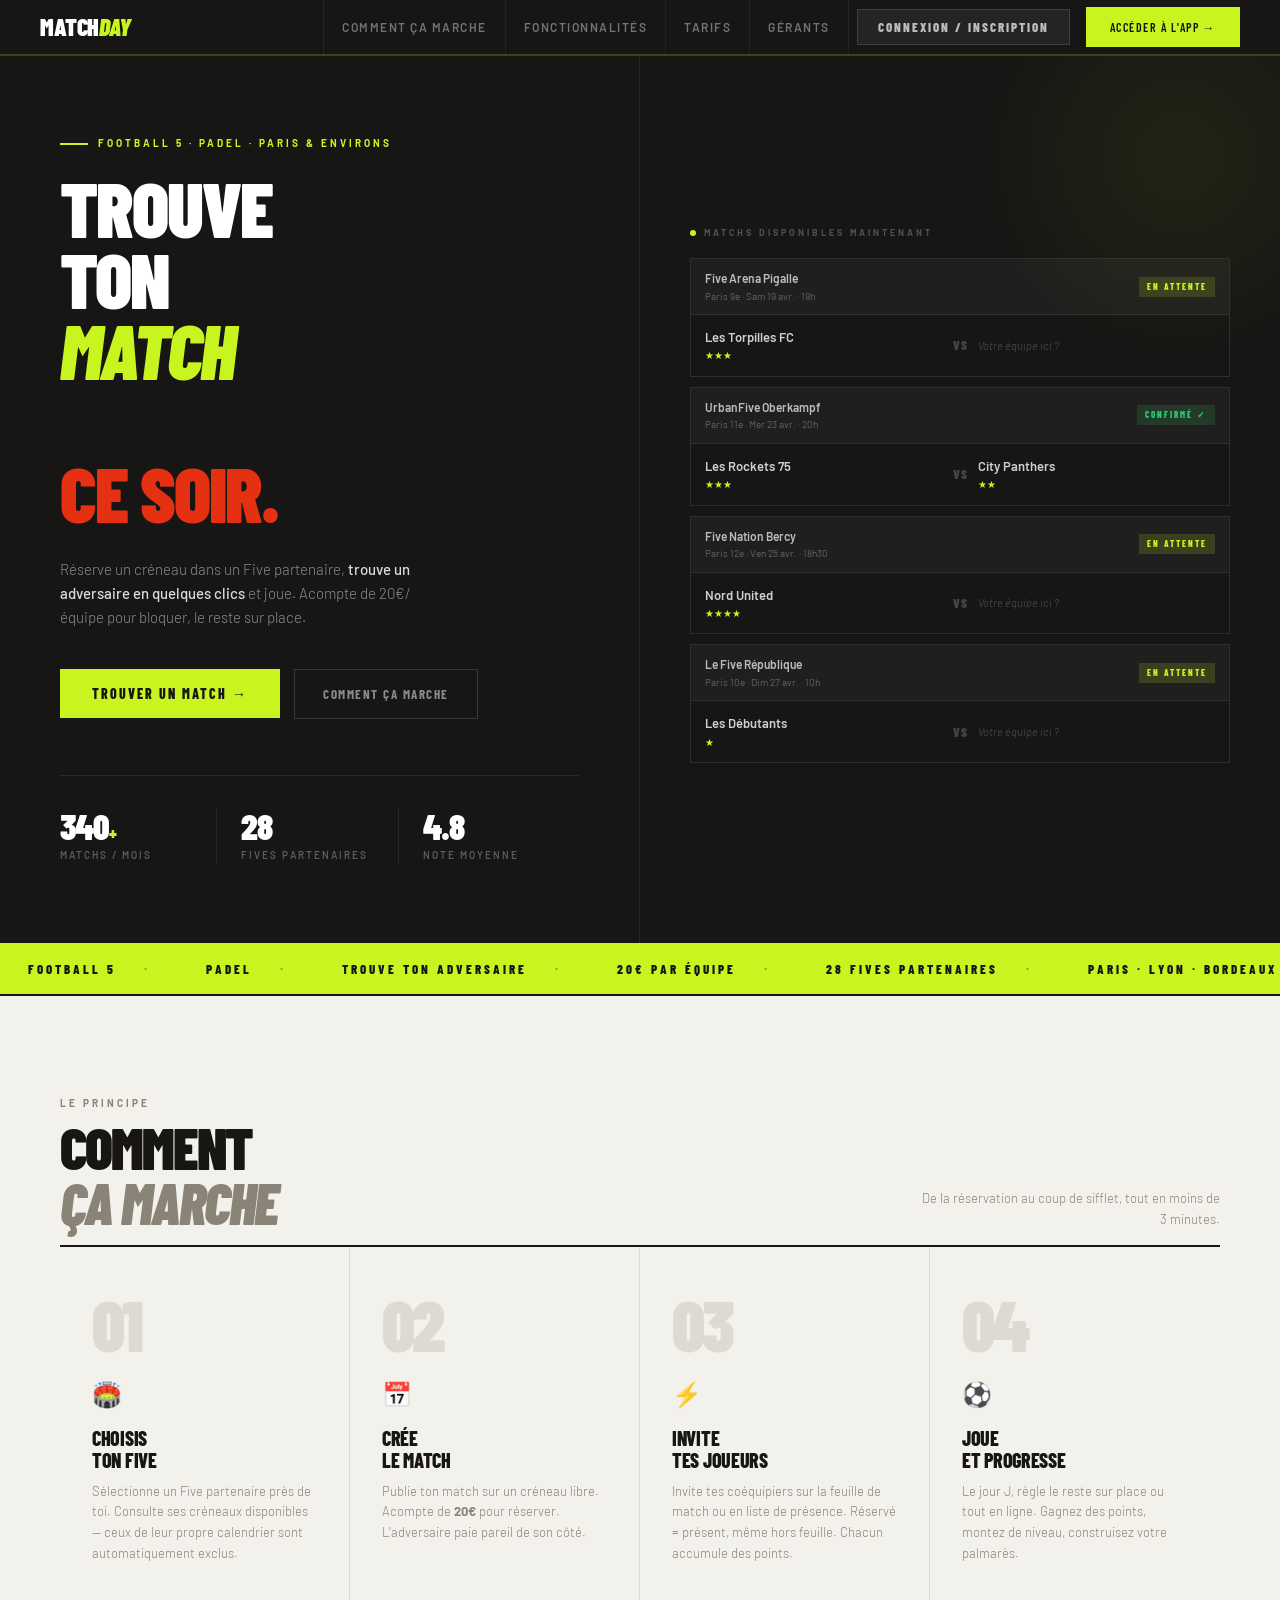
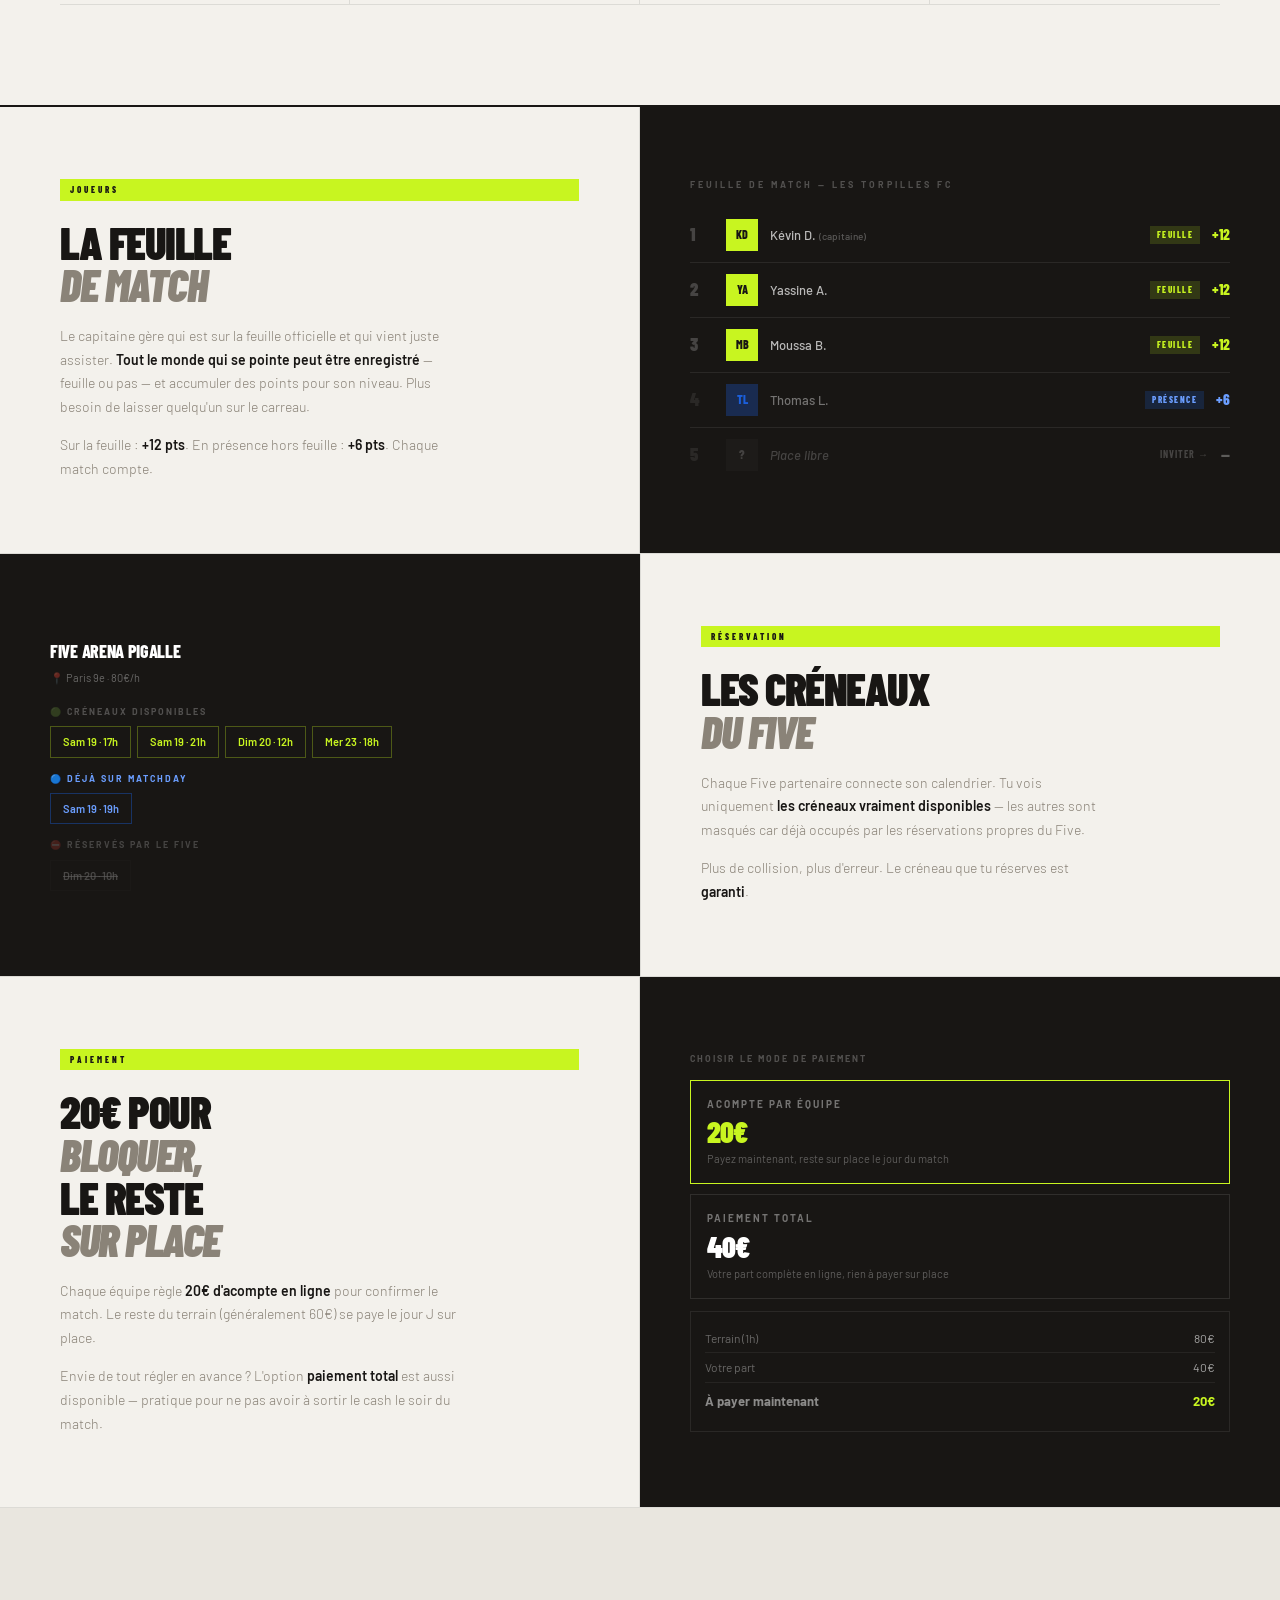
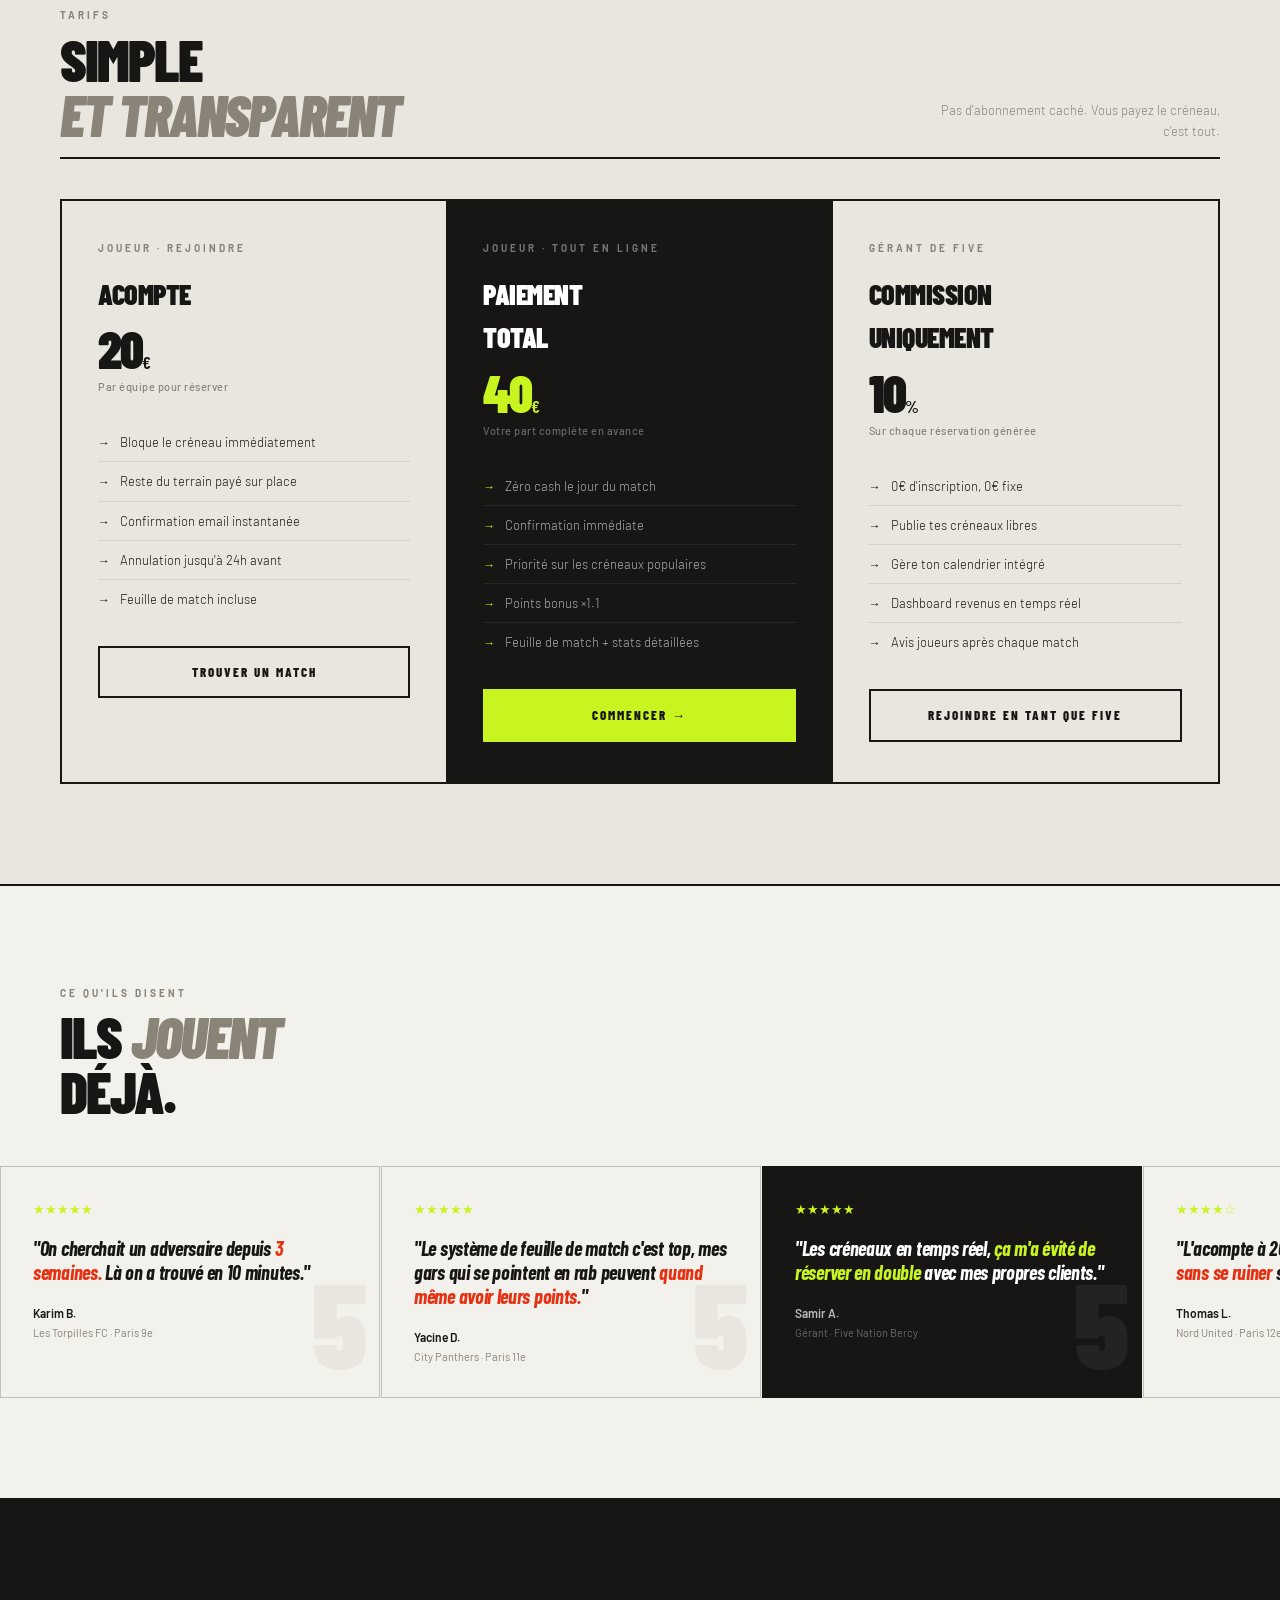
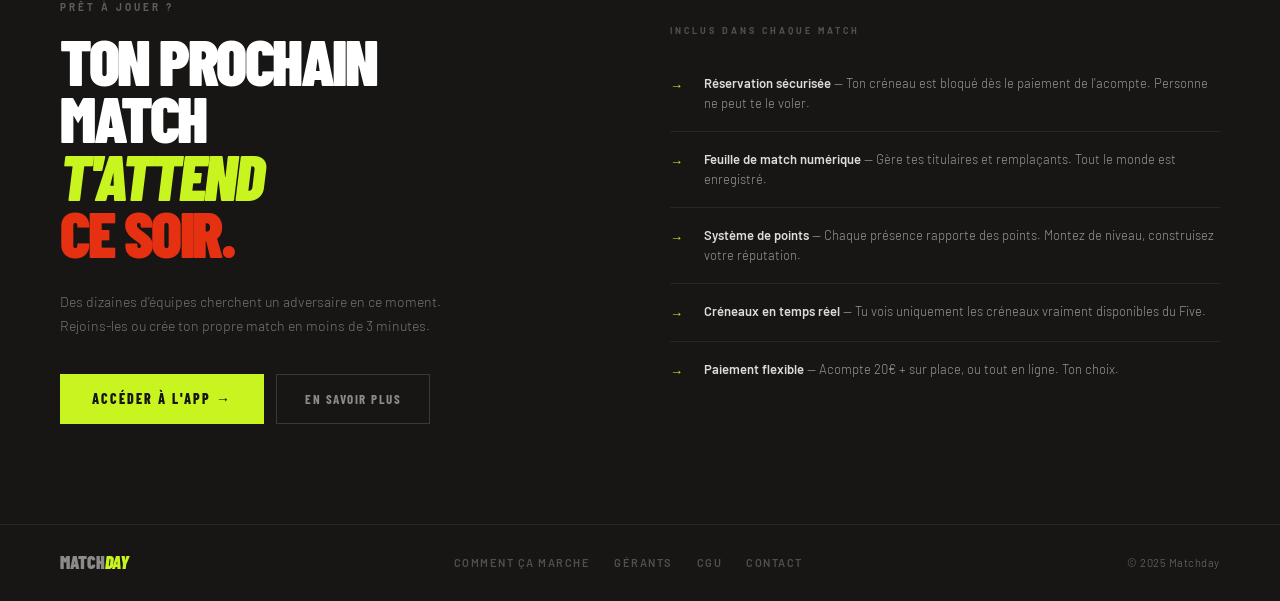
==== index.html @ b3c1540b "security: remove exposed Supabase key and public admin panel Deleted the hardcoded Supabase service-" ====
<!DOCTYPE html>
<html lang="fr">
<head>
<meta charset="UTF-8">
<meta name="viewport" content="width=device-width, initial-scale=1.0">
<title>Matchday — Le five sans prise de tête</title>
<link rel="icon" type="image/svg+xml" href="/favicon.svg">
<link rel="preconnect" href="https://fonts.googleapis.com">
<link href="https://fonts.googleapis.com/css2?family=Barlow+Condensed:ital,wght@0,300;0,400;0,600;0,700;0,800;0,900;1,700;1,800;1,900&family=Barlow:wght@300;400;500;600&display=swap" rel="stylesheet">
<style>
*, *::before, *::after { box-sizing: border-box; margin: 0; padding: 0; }

:root {
  --ink:    #181614;
  --paper:  #F3F1EC;
  --paper2: #E9E6DF;
  --paper3: #DEDAD1;
  --lime:   #C8F520;
  --red:    #E63012;
  --blue:   #1B5FDB;
  --muted:  #8A8378;
  --line:   rgba(24,22,20,0.1);
  --lh:     rgba(24,22,20,0.22);
}

html { scroll-behavior: smooth; font-size: 15px; }
body {
  background: var(--paper);
  color: var(--ink);
  font-family: 'Barlow', sans-serif;
  font-weight: 400;
  line-height: 1.55;
  overflow-x: hidden;
}

/* ======================== NAV ======================== */
nav {
  position: fixed; top: 0; left: 0; right: 0; z-index: 100;
  display: flex; align-items: center; justify-content: space-between;
  padding: 0 40px;
  height: 56px;
  background: var(--ink);
  border-bottom: 2px solid rgba(200,245,32,0.2);
}
.nav-logo {
  font-family: 'Barlow Condensed', sans-serif;
  font-weight: 900; font-size: 24px;
  letter-spacing: -0.5px; text-transform: uppercase;
  color: #fff; text-decoration: none; line-height: 1;
}
.nav-logo em { font-style: italic; color: var(--lime); }
.nav-links { display: flex; gap: 0; align-items: center; }
.nav-links a {
  font-size: 12px; font-weight: 600; letter-spacing: 1.5px;
  text-transform: uppercase; color: rgba(255,255,255,0.4);
  text-decoration: none; padding: 0 18px; height: 56px;
  display: flex; align-items: center;
  transition: color 0.12s, background 0.12s;
  border-right: 1px solid rgba(255,255,255,0.06);
}
.nav-links a:first-child { border-left: 1px solid rgba(255,255,255,0.06); }
.nav-links a:hover { color: rgba(255,255,255,0.85); background: rgba(255,255,255,0.04); }
.nav-cta {
  font-family: 'Barlow Condensed', sans-serif;
  font-size: 13px; font-weight: 800; letter-spacing: 2px;
  text-transform: uppercase; color: var(--ink) !important;
  background: var(--lime) !important;
  padding: 0 24px !important; height: 40px !important;
  display: flex !important; align-items: center !important;
  border: none !important; margin-left: 16px;
  transition: background 0.12s !important;
}
.nav-cta:hover { background: #b0d818 !important; }
.nav-auth-btn {
  font-family: 'Barlow Condensed', sans-serif;
  font-size: 13px; font-weight: 800; letter-spacing: 2px;
  text-transform: uppercase; color: rgba(255,255,255,0.7) !important;
  background: rgba(255,255,255,0.06) !important;
  border: 1px solid rgba(255,255,255,0.12) !important;
  padding: 0 20px !important; height: 36px !important;
  display: flex !important; align-items: center !important;
  cursor: pointer; margin-left: 8px;
  transition: all 0.12s !important;
}
.nav-auth-btn:hover { background: rgba(255,255,255,0.1) !important; color: #fff !important; }

/* ======================== AUTH MODAL ======================== */
.auth-overlay {
  display: none; position: fixed; inset: 0; z-index: 1000;
  background: rgba(0,0,0,0.75); backdrop-filter: blur(4px);
  align-items: flex-start; justify-content: center;
  padding-top: 56px;
}
.auth-overlay.open { display: flex; }

.auth-panel {
  width: 100%; max-width: 480px;
  background: var(--ink);
  border: 1px solid rgba(255,255,255,0.12);
  border-top: none;
  animation: slideDown 0.25s ease both;
  position: relative;
  overflow: hidden;
}
@keyframes slideDown { from { opacity:0; transform: translateY(-12px); } to { opacity:1; transform: translateY(0); } }

/* accent top line */
.auth-panel::before {
  content: '';
  display: block; width: 100%; height: 3px;
  background: linear-gradient(90deg, var(--lime), transparent);
}

.auth-tabs {
  display: flex; border-bottom: 1px solid rgba(255,255,255,0.08);
}
.auth-tab {
  flex: 1; padding: 18px 0;
  font-family: 'Barlow Condensed', sans-serif;
  font-size: 13px; font-weight: 800; letter-spacing: 2px;
  text-transform: uppercase; color: rgba(255,255,255,0.3);
  background: none; border: none; cursor: pointer;
  border-bottom: 2px solid transparent; margin-bottom: -1px;
  transition: all 0.12s;
}
.auth-tab.active { color: var(--lime); border-bottom-color: var(--lime); }
.auth-tab:hover:not(.active) { color: rgba(255,255,255,0.6); }

.auth-body { padding: 32px; }
.auth-close {
  position: absolute; top: 14px; right: 16px;
  background: none; border: none; cursor: pointer;
  color: rgba(255,255,255,0.3); font-size: 18px; line-height: 1;
  transition: color 0.12s;
}
.auth-close:hover { color: rgba(255,255,255,0.7); }

/* Login screen */
.auth-section { display: none; }
.auth-section.active { display: block; }

/* Role selector */
.role-selector { display: flex; gap: 8px; margin-bottom: 24px; }
.role-btn {
  flex: 1; padding: 14px 10px; text-align: center;
  border: 1px solid rgba(255,255,255,0.1);
  background: none; cursor: pointer; transition: all 0.12s;
}
.role-btn.active { border-color: var(--lime); background: rgba(200,245,32,0.06); }
.role-btn-icon { font-size: 20px; margin-bottom: 6px; }
.role-btn-label {
  font-family: 'Barlow Condensed', sans-serif;
  font-size: 13px; font-weight: 800; letter-spacing: 1.5px;
  text-transform: uppercase; color: rgba(255,255,255,0.5);
}
.role-btn.active .role-btn-label { color: var(--lime); }
.role-btn-sub { font-size: 10px; color: rgba(255,255,255,0.25); margin-top: 2px; }

/* Form fields */
.auth-field { margin-bottom: 16px; }
.auth-label {
  display: block; font-size: 10px; font-weight: 700; letter-spacing: 2px;
  text-transform: uppercase; color: rgba(255,255,255,0.4); margin-bottom: 8px;
}
.auth-input {
  width: 100%; background: rgba(255,255,255,0.05);
  border: 1px solid rgba(255,255,255,0.1);
  color: #fff; font-family: 'Barlow', sans-serif;
  font-size: 14px; padding: 12px 14px;
  outline: none; transition: border-color 0.12s;
}
.auth-input:focus { border-color: rgba(200,245,32,0.5); }
.auth-input::placeholder { color: rgba(255,255,255,0.2); }

.auth-submit {
  width: 100%; padding: 15px;
  font-family: 'Barlow Condensed', sans-serif;
  font-size: 14px; font-weight: 800; letter-spacing: 2.5px;
  text-transform: uppercase; background: var(--lime); color: var(--ink);
  border: none; cursor: pointer; margin-top: 8px;
  transition: background 0.12s;
}
.auth-submit:hover { background: #b0d818; }

.auth-hint { font-size: 11px; color: rgba(255,255,255,0.25); text-align: center; margin-top: 14px; }
.auth-hint a { color: rgba(200,245,32,0.6); text-decoration: none; cursor: pointer; }
.auth-hint a:hover { color: var(--lime); }

/* Success screen */
.auth-success {
  text-align: center; padding: 16px 0;
}
.auth-success-icon { font-size: 40px; margin-bottom: 16px; }
.auth-success-title {
  font-family: 'Barlow Condensed', sans-serif;
  font-size: 26px; font-weight: 900; text-transform: uppercase;
  letter-spacing: -0.5px; color: var(--lime); margin-bottom: 10px;
}
.auth-success-sub { font-size: 13px; color: rgba(255,255,255,0.45); line-height: 1.6; }

/* Error */
.auth-error {
  background: rgba(230,48,18,0.12); border: 1px solid rgba(230,48,18,0.3);
  color: #ff6b4a; font-size: 12px; padding: 10px 12px;
  margin-bottom: 14px; display: none;
}
.auth-error.show { display: block; }


/* ======================== HERO ======================== */
.hero {
  min-height: 100vh;
  background: var(--ink);
  display: grid;
  grid-template-columns: 1fr 1fr;
  position: relative;
  overflow: hidden;
  padding-top: 56px;
}

/* left */
.hero-left {
  padding: 80px 60px 80px 60px;
  display: flex; flex-direction: column; justify-content: center;
  position: relative; z-index: 2;
  border-right: 1px solid rgba(255,255,255,0.07);
}
.hero-eyebrow {
  font-size: 10px; font-weight: 700; letter-spacing: 3px;
  text-transform: uppercase; color: var(--lime);
  margin-bottom: 20px; display: flex; align-items: center; gap: 10px;
}
.hero-eyebrow::before { content: ''; display: block; width: 28px; height: 2px; background: var(--lime); }

.hero-title {
  font-family: 'Barlow Condensed', sans-serif;
  font-weight: 900; font-size: clamp(56px, 6vw, 88px);
  line-height: 0.93; letter-spacing: -2px;
  text-transform: uppercase; color: #fff;
  margin-bottom: 28px;
}
.hero-title em { font-style: italic; color: var(--lime); display: block; }
.hero-title .red { color: var(--red); }

.hero-sub {
  font-size: 15px; color: rgba(255,255,255,0.5);
  max-width: 380px; line-height: 1.6;
  margin-bottom: 40px; font-weight: 300;
}
.hero-sub strong { color: rgba(255,255,255,0.85); font-weight: 500; }

.hero-actions { display: flex; align-items: center; gap: 14px; flex-wrap: wrap; }
.btn-hero-primary {
  font-family: 'Barlow Condensed', sans-serif;
  font-size: 14px; font-weight: 800; letter-spacing: 2px;
  text-transform: uppercase; color: var(--ink);
  background: var(--lime); border: none; cursor: pointer;
  padding: 14px 32px; text-decoration: none;
  display: inline-flex; align-items: center; gap: 8px;
  transition: background 0.12s, transform 0.1s;
}
.btn-hero-primary:hover { background: #b0d818; transform: translateY(-1px); }
.btn-hero-ghost {
  font-family: 'Barlow Condensed', sans-serif;
  font-size: 13px; font-weight: 700; letter-spacing: 1.5px;
  text-transform: uppercase; color: rgba(255,255,255,0.5);
  background: none; border: 1px solid rgba(255,255,255,0.15);
  cursor: pointer; padding: 14px 28px; text-decoration: none;
  display: inline-flex; align-items: center; gap: 8px;
  transition: all 0.12s;
}
.btn-hero-ghost:hover { color: #fff; border-color: rgba(255,255,255,0.3); }

.hero-stats {
  display: flex; gap: 0; margin-top: 56px;
  border-top: 1px solid rgba(255,255,255,0.08); padding-top: 32px;
}
.hs-item { flex: 1; padding-right: 24px; border-right: 1px solid rgba(255,255,255,0.08); margin-right: 24px; }
.hs-item:last-child { border-right: none; margin-right: 0; }
.hs-num {
  font-family: 'Barlow Condensed', sans-serif;
  font-size: 36px; font-weight: 900; line-height: 1;
  letter-spacing: -1px; color: #fff;
}
.hs-num .unit { font-size: 18px; color: var(--lime); }
.hs-label { font-size: 10px; font-weight: 600; letter-spacing: 2px; text-transform: uppercase; color: rgba(255,255,255,0.3); margin-top: 4px; }

/* right — live matches preview */
.hero-right {
  display: flex; flex-direction: column; justify-content: center;
  padding: 80px 50px;
  position: relative;
}
.hr-label {
  font-size: 9px; font-weight: 700; letter-spacing: 3px;
  text-transform: uppercase; color: rgba(255,255,255,0.25);
  margin-bottom: 18px; display: flex; align-items: center; gap: 8px;
}
.live-dot { width: 6px; height: 6px; border-radius: 50%; background: var(--lime); display: inline-block; animation: blink 1.4s infinite; }
@keyframes blink { 0%,100%{opacity:1;} 50%{opacity:0.2;} }

.match-preview-card {
  border: 1px solid rgba(255,255,255,0.1);
  margin-bottom: 10px; overflow: hidden;
  transition: border-color 0.15s;
  animation: slideCard 0.5s ease both;
}
.match-preview-card:hover { border-color: rgba(255,255,255,0.25); }
.match-preview-card:nth-child(2) { animation-delay: 0.1s; }
.match-preview-card:nth-child(3) { animation-delay: 0.2s; }
.match-preview-card:nth-child(4) { animation-delay: 0.3s; }
@keyframes slideCard { from { opacity:0; transform: translateX(16px); } to { opacity:1; transform: translateX(0); } }

.mpc-head {
  background: rgba(255,255,255,0.04);
  border-bottom: 1px solid rgba(255,255,255,0.07);
  padding: 10px 14px;
  display: flex; justify-content: space-between; align-items: center;
}
.mpc-venue { font-size: 12px; font-weight: 600; color: rgba(255,255,255,0.7); }
.mpc-loc { font-size: 10px; color: rgba(255,255,255,0.3); margin-top: 1px; }
.mpc-tag {
  font-family: 'Barlow Condensed', sans-serif;
  font-size: 9px; font-weight: 800; letter-spacing: 2px;
  text-transform: uppercase; padding: 3px 8px;
}
.mpc-tag-open { background: rgba(200,245,32,0.15); color: var(--lime); }
.mpc-tag-conf { background: rgba(46,204,113,0.15); color: #2ECC71; }
.mpc-body { padding: 12px 14px; display: flex; align-items: center; gap: 10px; }
.mpc-team { flex: 1; }
.mpc-team-name { font-size: 13px; font-weight: 600; color: rgba(255,255,255,0.8); }
.mpc-stars { font-size: 10px; color: var(--lime); margin-top: 1px; }
.mpc-vs {
  font-family: 'Barlow Condensed', sans-serif;
  font-size: 13px; font-weight: 900; letter-spacing: 1px;
  color: rgba(255,255,255,0.2); flex-shrink: 0;
}
.mpc-empty { font-size: 11px; color: rgba(255,255,255,0.2); font-style: italic; flex: 1; }
.mpc-time { font-size: 10px; color: rgba(255,255,255,0.3); font-weight: 500; margin-top: 6px; }

/* diagonal accent */
.hero-right::before {
  content: '';
  position: absolute; top: -100px; right: -100px;
  width: 400px; height: 400px;
  background: radial-gradient(circle, rgba(200,245,32,0.06) 0%, transparent 70%);
  pointer-events: none;
}

/* ======================== MARQUEE ======================== */
.marquee-strip {
  background: var(--lime);
  padding: 14px 0; overflow: hidden; white-space: nowrap;
  border-top: none; border-bottom: 2px solid var(--ink);
}
.marquee-inner {
  display: inline-block;
  animation: marquee 18s linear infinite;
}
.marquee-inner span {
  font-family: 'Barlow Condensed', sans-serif;
  font-size: 13px; font-weight: 800; letter-spacing: 3px;
  text-transform: uppercase; color: var(--ink);
  padding: 0 28px;
}
.marquee-inner span::after { content: '·'; padding-left: 28px; opacity: 0.4; }
@keyframes marquee { from { transform: translateX(0); } to { transform: translateX(-50%); } }

/* ======================== HOW IT WORKS ======================== */
.section { padding: 100px 60px; }
.section-header {
  display: flex; justify-content: space-between; align-items: flex-end;
  border-bottom: 2px solid var(--ink);
  padding-bottom: 16px; margin-bottom: 0;
}
.section-eyebrow {
  font-size: 10px; font-weight: 700; letter-spacing: 3px;
  text-transform: uppercase; color: var(--muted); margin-bottom: 8px;
}
.section-title {
  font-family: 'Barlow Condensed', sans-serif;
  font-size: clamp(40px, 4.5vw, 64px); font-weight: 900;
  letter-spacing: -2px; line-height: 0.95; text-transform: uppercase;
}
.section-title em { font-style: italic; color: var(--muted); }

.steps-grid {
  display: grid; grid-template-columns: repeat(4, 1fr);
  border-bottom: 1px solid var(--line);
}
.step-col {
  padding: 40px 32px;
  border-right: 1px solid var(--line);
  position: relative;
}
.step-col:last-child { border-right: none; }
.step-num-big {
  font-family: 'Barlow Condensed', sans-serif;
  font-size: 72px; font-weight: 900; line-height: 1;
  letter-spacing: -3px; color: var(--paper3);
  margin-bottom: 16px;
}
.step-icon { font-size: 24px; margin-bottom: 14px; }
.step-title {
  font-family: 'Barlow Condensed', sans-serif;
  font-size: 20px; font-weight: 800; text-transform: uppercase;
  letter-spacing: -0.3px; margin-bottom: 10px; line-height: 1.1;
}
.step-desc { font-size: 13px; color: var(--muted); line-height: 1.6; font-weight: 300; }

/* ======================== FEATURES ALTERNÉE ======================== */
.feature-row {
  display: grid; grid-template-columns: 1fr 1fr;
  border-bottom: 1px solid var(--line);
}
.feature-row.reverse { direction: rtl; }
.feature-row.reverse > * { direction: ltr; }
.feature-text {
  padding: 72px 60px;
  display: flex; flex-direction: column; justify-content: center;
  border-right: 1px solid var(--line);
}
.feature-row.reverse .feature-text { border-right: none; border-left: 1px solid var(--line); }
.feature-visual {
  background: var(--ink); padding: 60px 50px;
  display: flex; flex-direction: column; justify-content: center;
}
.feat-tag {
  font-family: 'Barlow Condensed', sans-serif;
  font-size: 9px; font-weight: 800; letter-spacing: 3px;
  text-transform: uppercase; background: var(--lime); color: var(--ink);
  padding: 4px 10px; display: inline-block; margin-bottom: 20px;
}
.feat-title {
  font-family: 'Barlow Condensed', sans-serif;
  font-size: clamp(32px, 3.5vw, 50px); font-weight: 900;
  letter-spacing: -1.5px; line-height: 0.95; text-transform: uppercase;
  margin-bottom: 18px;
}
.feat-title em { font-style: italic; color: var(--muted); }
.feat-desc { font-size: 14px; color: var(--muted); line-height: 1.7; max-width: 400px; font-weight: 300; }
.feat-desc strong { color: var(--ink); font-weight: 600; }

/* feature visuals */
.fv-match-sheet { }
.fvs-row {
  display: flex; align-items: center; gap: 12px;
  padding: 11px 0; border-bottom: 1px solid rgba(255,255,255,0.08);
}
.fvs-row:last-child { border-bottom: none; }
.fvs-num {
  font-family: 'Barlow Condensed', sans-serif;
  font-size: 18px; font-weight: 900; color: rgba(255,255,255,0.2);
  width: 24px; flex-shrink: 0;
}
.fvs-id {
  width: 32px; height: 32px; background: rgba(255,255,255,0.08);
  display: flex; align-items: center; justify-content: center;
  font-family: 'Barlow Condensed', sans-serif;
  font-size: 12px; font-weight: 800; color: rgba(255,255,255,0.6);
  flex-shrink: 0;
}
.fvs-id.on { background: var(--lime); color: var(--ink); }
.fvs-id.res { background: rgba(27,95,219,0.3); color: var(--blue); }
.fvs-name { flex: 1; font-size: 13px; font-weight: 500; color: rgba(255,255,255,0.7); }
.fvs-badge {
  font-family: 'Barlow Condensed', sans-serif;
  font-size: 9px; font-weight: 800; letter-spacing: 1.5px;
  text-transform: uppercase; padding: 2px 7px;
}
.fvs-badge.feuille { background: rgba(200,245,32,0.15); color: var(--lime); }
.fvs-badge.reserve { background: rgba(27,95,219,0.2); color: #6B9EFF; }
.fvs-pts { font-family: 'Barlow Condensed', sans-serif; font-size: 15px; font-weight: 800; color: rgba(255,255,255,0.3); }
.fvs-pts.on { color: var(--lime); }

.fv-slots { }
.fv-five-name {
  font-family: 'Barlow Condensed', sans-serif;
  font-size: 18px; font-weight: 800; color: #fff;
  text-transform: uppercase; letter-spacing: -0.3px;
  margin-bottom: 4px;
}
.fv-five-sub { font-size: 11px; color: rgba(255,255,255,0.35); margin-bottom: 18px; }
.fv-slot-grid { display: flex; flex-wrap: wrap; gap: 6px; }
.fvsg-slot {
  font-size: 11px; font-weight: 600;
  padding: 6px 12px; border: 1px solid rgba(255,255,255,0.12);
  color: rgba(255,255,255,0.7); cursor: default;
}
.fvsg-slot.avail { border-color: rgba(200,245,32,0.3); color: var(--lime); }
.fvsg-slot.taken { opacity: 0.3; text-decoration: line-through; border-color: rgba(255,255,255,0.05); }
.fvsg-slot.md { border-color: rgba(27,95,219,0.4); color: #6B9EFF; }

/* pay visual */
.fv-pay { }
.fv-pay-opt {
  border: 1px solid rgba(255,255,255,0.1); padding: 16px;
  margin-bottom: 10px; transition: border-color 0.12s;
}
.fv-pay-opt.active { border-color: var(--lime); }
.fvpo-label { font-size: 10px; font-weight: 700; letter-spacing: 2px; text-transform: uppercase; color: rgba(255,255,255,0.4); margin-bottom: 4px; }
.fvpo-amt {
  font-family: 'Barlow Condensed', sans-serif;
  font-size: 30px; font-weight: 900; letter-spacing: -1px;
  color: #fff; line-height: 1;
}
.fvpo-amt.active { color: var(--lime); }
.fvpo-desc { font-size: 11px; color: rgba(255,255,255,0.3); margin-top: 4px; }

/* ======================== PRICING ======================== */
.pricing-section { padding: 100px 60px; background: var(--paper2); }
.pricing-grid {
  display: grid; grid-template-columns: repeat(3, 1fr);
  border: 2px solid var(--ink); margin-top: 0;
}
.pricing-card { padding: 40px 36px; border-right: 1px solid var(--ink); }
.pricing-card:last-child { border-right: none; }
.pricing-card.featured { background: var(--ink); }
.pc-role { font-size: 10px; font-weight: 700; letter-spacing: 3px; text-transform: uppercase; color: var(--muted); margin-bottom: 16px; }
.pricing-card.featured .pc-role { color: rgba(255,255,255,0.4); }
.pc-title {
  font-family: 'Barlow Condensed', sans-serif;
  font-size: 28px; font-weight: 900; text-transform: uppercase;
  letter-spacing: -0.5px; margin-bottom: 6px;
}
.pricing-card.featured .pc-title { color: #fff; }
.pc-price {
  font-family: 'Barlow Condensed', sans-serif;
  font-size: 52px; font-weight: 900; letter-spacing: -2px;
  line-height: 1; margin-bottom: 4px;
}
.pricing-card.featured .pc-price { color: var(--lime); }
.pc-price sub { font-size: 18px; font-weight: 600; vertical-align: baseline; letter-spacing: 0; }
.pc-price-desc { font-size: 11px; color: var(--muted); margin-bottom: 28px; font-weight: 500; letter-spacing: 0.5px; }
.pricing-card.featured .pc-price-desc { color: rgba(255,255,255,0.35); }
.pc-features { list-style: none; }
.pc-features li {
  font-size: 13px; padding: 9px 0;
  border-bottom: 1px solid var(--line);
  display: flex; align-items: flex-start; gap: 10px; font-weight: 300;
}
.pricing-card.featured .pc-features li { border-color: rgba(255,255,255,0.07); color: rgba(255,255,255,0.65); }
.pc-features li::before { content: '→'; font-weight: 700; flex-shrink: 0; font-size: 12px; margin-top: 1px; }
.pricing-card.featured .pc-features li::before { color: var(--lime); }
.pc-features li:last-child { border-bottom: none; }
.pc-cta {
  font-family: 'Barlow Condensed', sans-serif;
  font-size: 13px; font-weight: 800; letter-spacing: 2px;
  text-transform: uppercase; display: block; width: 100%;
  padding: 14px; text-align: center; margin-top: 28px;
  border: 2px solid var(--ink); background: none; color: var(--ink);
  cursor: pointer; text-decoration: none; transition: all 0.12s;
}
.pc-cta:hover { background: var(--ink); color: var(--lime); }
.pricing-card.featured .pc-cta { background: var(--lime); color: var(--ink); border-color: var(--lime); }
.pricing-card.featured .pc-cta:hover { background: #b0d818; }

/* ======================== TESTIMONIALS ======================== */
.testimony-section { padding: 100px 0; border-top: 2px solid var(--ink); border-bottom: 2px solid var(--ink); overflow: hidden; }
.testimony-header { padding: 0 60px; margin-bottom: 48px; }
.testimony-scroll { display: flex; gap: 0; overflow-x: auto; padding: 0 60px; scroll-snap-type: x mandatory; }
.testimony-scroll::-webkit-scrollbar { display: none; }
.testimony-card {
  flex-shrink: 0; width: 380px; margin-right: 1px;
  border: 1px solid var(--lh); padding: 32px;
  scroll-snap-align: start; background: var(--paper);
}
.tc-quote {
  font-family: 'Barlow Condensed', sans-serif;
  font-size: 20px; font-style: italic; font-weight: 700;
  line-height: 1.2; letter-spacing: -0.3px; margin-bottom: 20px;
  color: var(--ink);
}
.tc-quote .highlight { color: var(--red); }
.tc-author { font-size: 12px; font-weight: 600; }
.tc-team { font-size: 11px; color: var(--muted); margin-top: 2px; }
.tc-rating { color: var(--lime); font-size: 13px; margin-bottom: 16px; }
.tc-bg-num {
  font-family: 'Barlow Condensed', sans-serif;
  font-size: 120px; font-weight: 900; line-height: 1;
  color: var(--paper2); position: absolute; bottom: 16px; right: 16px;
  pointer-events: none; letter-spacing: -4px;
}

/* ======================== CTA FINALE ======================== */
.cta-section {
  background: var(--ink); padding: 100px 60px;
  display: grid; grid-template-columns: 1fr 1fr; gap: 60px;
  align-items: center;
}
.cta-left .cta-eyebrow { font-size: 10px; font-weight: 700; letter-spacing: 3px; text-transform: uppercase; color: rgba(255,255,255,0.3); margin-bottom: 16px; }
.cta-title {
  font-family: 'Barlow Condensed', sans-serif;
  font-size: clamp(48px, 5vw, 76px); font-weight: 900;
  letter-spacing: -2.5px; line-height: 0.9; text-transform: uppercase; color: #fff;
  margin-bottom: 28px;
}
.cta-title em { font-style: italic; color: var(--lime); }
.cta-title .red { color: var(--red); display: block; }
.cta-sub { font-size: 14px; color: rgba(255,255,255,0.4); font-weight: 300; max-width: 400px; line-height: 1.7; }
.cta-actions { display: flex; gap: 12px; align-items: center; margin-top: 36px; }

.cta-right { }
.cta-checklist { }
.cta-check-item {
  display: flex; align-items: flex-start; gap: 14px;
  padding: 18px 0; border-bottom: 1px solid rgba(255,255,255,0.07);
}
.cta-check-item:last-child { border-bottom: none; }
.cci-mark {
  font-family: 'Barlow Condensed', sans-serif;
  font-size: 13px; font-weight: 900; color: var(--lime);
  width: 20px; flex-shrink: 0; margin-top: 1px;
}
.cci-text { font-size: 13px; color: rgba(255,255,255,0.55); line-height: 1.5; font-weight: 300; }
.cci-text strong { color: rgba(255,255,255,0.85); font-weight: 600; }

/* ======================== FOOTER ======================== */
footer {
  background: var(--ink); color: rgba(255,255,255,0.3);
  border-top: 1px solid rgba(255,255,255,0.07);
  padding: 24px 60px;
  display: flex; justify-content: space-between; align-items: center;
}
.footer-logo {
  font-family: 'Barlow Condensed', sans-serif;
  font-size: 18px; font-weight: 900; text-transform: uppercase;
  letter-spacing: -0.3px; color: rgba(255,255,255,0.5);
}
.footer-logo em { color: var(--lime); font-style: italic; }
.footer-links { display: flex; gap: 24px; }
.footer-links a { font-size: 11px; font-weight: 600; letter-spacing: 1.5px; text-transform: uppercase; color: rgba(255,255,255,0.25); text-decoration: none; transition: color 0.12s; }
.footer-links a:hover { color: rgba(255,255,255,0.55); }
.footer-copy { font-size: 11px; letter-spacing: 0.5px; }

/* ======================== SCROLL ANIMATION ======================== */
.reveal { opacity: 0; transform: translateY(24px); transition: opacity 0.55s ease, transform 0.55s ease; }
.reveal.visible { opacity: 1; transform: translateY(0); }

/* ======================== RESPONSIVE ======================== */
@media (max-width: 900px) {
  nav { padding: 0 20px; }
  .nav-links { display: none; }
  .hero { grid-template-columns: 1fr; }
  .hero-right { display: none; }
  .hero-left { padding: 60px 28px; }
  .section { padding: 64px 28px; }
  .steps-grid { grid-template-columns: 1fr 1fr; }
  .feature-row, .feature-row.reverse { grid-template-columns: 1fr; direction: ltr; }
  .feature-visual { display: none; }
  .feature-text { padding: 52px 28px; border-right: none; border-left: none !important; }
  .pricing-grid { grid-template-columns: 1fr; border: 1px solid var(--ink); }
  .pricing-card { border-right: none; border-bottom: 1px solid var(--ink); }
  .cta-section { grid-template-columns: 1fr; padding: 64px 28px; }
  .testimony-header { padding: 0 28px; }
  footer { flex-direction: column; gap: 16px; padding: 28px; text-align: center; }
}
</style>
</head>
<body>

<!-- ======================== NAV ======================== -->
<nav>
  <a href="#" class="nav-logo">Match<em>day</em></a>
  <div class="nav-links">
    <a href="#comment">Comment ça marche</a>
    <a href="#fonctions">Fonctionnalités</a>
    <a href="#tarifs">Tarifs</a>
    <a href="#gerants">Gérants</a>
    <button class="nav-auth-btn" onclick="openAuth()">Connexion / Inscription</button>
    <a href="/app" class="nav-cta">Accéder à l'app →</a>
  </div>
</nav>

<!-- ======================== HERO ======================== -->
<section class="hero">
  <div class="hero-left">
    <div class="hero-eyebrow">Football 5 · Padel · Paris & environs</div>
    <h1 class="hero-title">
      Trouve<br>ton <em>match</em><br><span class="red">ce soir.</span>
    </h1>
    <p class="hero-sub">
      Réserve un créneau dans un Five partenaire,
      <strong>trouve un adversaire en quelques clics</strong>
      et joue. Acompte de 20€/équipe pour bloquer, le reste sur place.
    </p>
    <div class="hero-actions">
      <a href="/app" class="btn-hero-primary">Trouver un match →</a>
      <a href="#comment" class="btn-hero-ghost">Comment ça marche</a>
    </div>
    <div class="hero-stats">
      <div class="hs-item">
        <div class="hs-num">340<span class="unit">+</span></div>
        <div class="hs-label">Matchs / mois</div>
      </div>
      <div class="hs-item">
        <div class="hs-num">28</div>
        <div class="hs-label">Fives partenaires</div>
      </div>
      <div class="hs-item">
        <div class="hs-num">4.8</div>
        <div class="hs-label">Note moyenne</div>
      </div>
    </div>
  </div>

  <div class="hero-right">
    <div class="hr-label"><span class="live-dot"></span>Matchs disponibles maintenant</div>
    <div class="match-preview-card">
      <div class="mpc-head">
        <div><div class="mpc-venue">Five Arena Pigalle</div><div class="mpc-loc">Paris 9e · Sam 19 avr. · 19h</div></div>
        <span class="mpc-tag mpc-tag-open">En attente</span>
      </div>
      <div class="mpc-body">
        <div class="mpc-team"><div class="mpc-team-name">Les Torpilles FC</div><div class="mpc-stars">★★★</div></div>
        <div class="mpc-vs">VS</div>
        <div class="mpc-empty">Votre équipe ici ?</div>
      </div>
    </div>
    <div class="match-preview-card">
      <div class="mpc-head">
        <div><div class="mpc-venue">UrbanFive Oberkampf</div><div class="mpc-loc">Paris 11e · Mer 23 avr. · 20h</div></div>
        <span class="mpc-tag mpc-tag-conf">Confirmé ✓</span>
      </div>
      <div class="mpc-body">
        <div class="mpc-team"><div class="mpc-team-name">Les Rockets 75</div><div class="mpc-stars">★★★</div></div>
        <div class="mpc-vs">VS</div>
        <div class="mpc-team"><div class="mpc-team-name">City Panthers</div><div class="mpc-stars">★★</div></div>
      </div>
    </div>
    <div class="match-preview-card">
      <div class="mpc-head">
        <div><div class="mpc-venue">Five Nation Bercy</div><div class="mpc-loc">Paris 12e · Ven 25 avr. · 18h30</div></div>
        <span class="mpc-tag mpc-tag-open">En attente</span>
      </div>
      <div class="mpc-body">
        <div class="mpc-team"><div class="mpc-team-name">Nord United</div><div class="mpc-stars">★★★★</div></div>
        <div class="mpc-vs">VS</div>
        <div class="mpc-empty">Votre équipe ici ?</div>
      </div>
    </div>
    <div class="match-preview-card">
      <div class="mpc-head">
        <div><div class="mpc-venue">Le Five République</div><div class="mpc-loc">Paris 10e · Dim 27 avr. · 10h</div></div>
        <span class="mpc-tag mpc-tag-open">En attente</span>
      </div>
      <div class="mpc-body">
        <div class="mpc-team"><div class="mpc-team-name">Les Débutants</div><div class="mpc-stars">★</div></div>
        <div class="mpc-vs">VS</div>
        <div class="mpc-empty">Votre équipe ici ?</div>
      </div>
    </div>
  </div>
</section>

<!-- ======================== MARQUEE ======================== -->
<div class="marquee-strip" aria-hidden="true">
  <div class="marquee-inner">
    <span>Football 5</span><span>Padel</span><span>Trouve ton adversaire</span><span>20€ par équipe</span><span>28 Fives partenaires</span><span>Paris · Lyon · Bordeaux</span><span>Joue ce soir</span><span>Feuille de match</span><span>Points & classement</span>
    <span>Football 5</span><span>Padel</span><span>Trouve ton adversaire</span><span>20€ par équipe</span><span>28 Fives partenaires</span><span>Paris · Lyon · Bordeaux</span><span>Joue ce soir</span><span>Feuille de match</span><span>Points & classement</span>
  </div>
</div>

<!-- ======================== HOW IT WORKS ======================== -->
<section class="section" id="comment">
  <div class="section-header reveal">
    <div>
      <div class="section-eyebrow">Le principe</div>
      <div class="section-title">Comment<br><em>ça marche</em></div>
    </div>
    <div style="font-size:13px;color:var(--muted);max-width:300px;text-align:right;font-weight:300;line-height:1.6;">De la réservation au coup de sifflet, tout en moins de 3 minutes.</div>
  </div>
  <div class="steps-grid">
    <div class="step-col reveal">
      <div class="step-num-big">01</div>
      <div class="step-icon">🏟️</div>
      <div class="step-title">Choisis<br>ton Five</div>
      <div class="step-desc">Sélectionne un Five partenaire près de toi. Consulte ses créneaux disponibles — ceux de leur propre calendrier sont automatiquement exclus.</div>
    </div>
    <div class="step-col reveal" style="transition-delay:0.1s;">
      <div class="step-num-big">02</div>
      <div class="step-icon">📅</div>
      <div class="step-title">Crée<br>le match</div>
      <div class="step-desc">Publie ton match sur un créneau libre. Acompte de <strong>20€</strong> pour réserver. L'adversaire paie pareil de son côté.</div>
    </div>
    <div class="step-col reveal" style="transition-delay:0.2s;">
      <div class="step-num-big">03</div>
      <div class="step-icon">⚡</div>
      <div class="step-title">Invite<br>tes joueurs</div>
      <div class="step-desc">Invite tes coéquipiers sur la feuille de match ou en liste de présence. Réservé = présent, même hors feuille. Chacun accumule des points.</div>
    </div>
    <div class="step-col reveal" style="transition-delay:0.3s;">
      <div class="step-num-big">04</div>
      <div class="step-icon">⚽</div>
      <div class="step-title">Joue<br>et progresse</div>
      <div class="step-desc">Le jour J, règle le reste sur place ou tout en ligne. Gagnez des points, montez de niveau, construisez votre palmarès.</div>
    </div>
  </div>
</section>

<!-- ======================== FEATURES ======================== -->
<div id="fonctions" style="border-top: 2px solid var(--ink);">

  <!-- Feature 1 : Feuille de match -->
  <div class="feature-row">
    <div class="feature-text reveal">
      <span class="feat-tag">Joueurs</span>
      <div class="feat-title">La feuille<br><em>de match</em></div>
      <p class="feat-desc">
        Le capitaine gère qui est sur la feuille officielle et qui vient juste assister.
        <strong>Tout le monde qui se pointe peut être enregistré</strong> — feuille ou pas — et accumuler des points pour son niveau.
        Plus besoin de laisser quelqu'un sur le carreau.
      </p>
      <p class="feat-desc" style="margin-top:14px;">Sur la feuille : <strong>+12 pts</strong>. En présence hors feuille : <strong>+6 pts</strong>. Chaque match compte.</p>
    </div>
    <div class="feature-visual">
      <div style="font-size:9px;font-weight:700;letter-spacing:3px;text-transform:uppercase;color:rgba(255,255,255,0.25);margin-bottom:16px;">Feuille de match — Les Torpilles FC</div>
      <div class="fv-match-sheet">
        <div class="fvs-row">
          <div class="fvs-num">1</div>
          <div class="fvs-id on">KD</div>
          <div class="fvs-name">Kévin D. <span style="font-size:10px;opacity:0.4;">(capitaine)</span></div>
          <span class="fvs-badge feuille">Feuille</span>
          <div class="fvs-pts on">+12</div>
        </div>
        <div class="fvs-row">
          <div class="fvs-num">2</div>
          <div class="fvs-id on">YA</div>
          <div class="fvs-name">Yassine A.</div>
          <span class="fvs-badge feuille">Feuille</span>
          <div class="fvs-pts on">+12</div>
        </div>
        <div class="fvs-row">
          <div class="fvs-num">3</div>
          <div class="fvs-id on">MB</div>
          <div class="fvs-name">Moussa B.</div>
          <span class="fvs-badge feuille">Feuille</span>
          <div class="fvs-pts on">+12</div>
        </div>
        <div class="fvs-row">
          <div class="fvs-num" style="opacity:0.4;">4</div>
          <div class="fvs-id res">TL</div>
          <div class="fvs-name" style="color:rgba(255,255,255,0.4);">Thomas L.</div>
          <span class="fvs-badge reserve">Présence</span>
          <div class="fvs-pts" style="color:#6B9EFF;">+6</div>
        </div>
        <div class="fvs-row" style="border-bottom:none;">
          <div class="fvs-num" style="opacity:0.4;">5</div>
          <div class="fvs-id" style="opacity:0.3;">?</div>
          <div class="fvs-name" style="color:rgba(255,255,255,0.2);font-style:italic;">Place libre</div>
          <span style="font-size:10px;color:rgba(255,255,255,0.2);font-family:'Barlow Condensed',sans-serif;font-weight:700;letter-spacing:1px;">INVITER →</span>
          <div class="fvs-pts">—</div>
        </div>
      </div>
    </div>
  </div>

  <!-- Feature 2 : Créneaux Five -->
  <div class="feature-row reverse">
    <div class="feature-text reveal">
      <span class="feat-tag">Réservation</span>
      <div class="feat-title">Les créneaux<br><em>du Five</em></div>
      <p class="feat-desc">
        Chaque Five partenaire connecte son calendrier. Tu vois uniquement
        <strong>les créneaux vraiment disponibles</strong> — les autres sont masqués car déjà occupés par les réservations propres du Five.
      </p>
      <p class="feat-desc" style="margin-top:14px;">Plus de collision, plus d'erreur. Le créneau que tu réserves est <strong>garanti</strong>.</p>
    </div>
    <div class="feature-visual">
      <div class="fv-slots">
        <div class="fv-five-name">Five Arena Pigalle</div>
        <div class="fv-five-sub">📍 Paris 9e · 80€/h</div>
        <div style="font-size:9px;font-weight:700;letter-spacing:2px;text-transform:uppercase;color:rgba(255,255,255,0.25);margin-bottom:8px;">🟢 Créneaux disponibles</div>
        <div class="fv-slot-grid" style="margin-bottom:14px;">
          <span class="fvsg-slot avail">Sam 19 · 17h</span>
          <span class="fvsg-slot avail">Sam 19 · 21h</span>
          <span class="fvsg-slot avail">Dim 20 · 12h</span>
          <span class="fvsg-slot avail">Mer 23 · 18h</span>
        </div>
        <div style="font-size:9px;font-weight:700;letter-spacing:2px;text-transform:uppercase;color:#6B9EFF;margin-bottom:8px;">🔵 Déjà sur Matchday</div>
        <div class="fv-slot-grid" style="margin-bottom:14px;">
          <span class="fvsg-slot md">Sam 19 · 19h</span>
        </div>
        <div style="font-size:9px;font-weight:700;letter-spacing:2px;text-transform:uppercase;color:rgba(255,255,255,0.2);margin-bottom:8px;">⛔ Réservés par le Five</div>
        <div class="fv-slot-grid">
          <span class="fvsg-slot taken">Dim 20 · 10h</span>
        </div>
      </div>
    </div>
  </div>

  <!-- Feature 3 : Paiement -->
  <div class="feature-row">
    <div class="feature-text reveal">
      <span class="feat-tag">Paiement</span>
      <div class="feat-title">20€ pour<br><em>bloquer,</em><br>le reste<br><em>sur place</em></div>
      <p class="feat-desc">
        Chaque équipe règle <strong>20€ d'acompte en ligne</strong> pour confirmer le match. Le reste du terrain (généralement 60€) se paye le jour J sur place.
      </p>
      <p class="feat-desc" style="margin-top:14px;">Envie de tout régler en avance ? L'option <strong>paiement total</strong> est aussi disponible — pratique pour ne pas avoir à sortir le cash le soir du match.</p>
    </div>
    <div class="feature-visual">
      <div class="fv-pay">
        <div style="font-size:9px;font-weight:700;letter-spacing:2px;text-transform:uppercase;color:rgba(255,255,255,0.25);margin-bottom:14px;">Choisir le mode de paiement</div>
        <div class="fv-pay-opt active">
          <div class="fvpo-label">Acompte par équipe</div>
          <div class="fvpo-amt active">20€</div>
          <div class="fvpo-desc">Payez maintenant, reste sur place le jour du match</div>
        </div>
        <div class="fv-pay-opt">
          <div class="fvpo-label">Paiement total</div>
          <div class="fvpo-amt">40€</div>
          <div class="fvpo-desc">Votre part complète en ligne, rien à payer sur place</div>
        </div>
        <div style="border:1px solid rgba(255,255,255,0.08);padding:12px 14px;margin-top:12px;">
          <div style="display:flex;justify-content:space-between;font-size:12px;padding:5px 0;border-bottom:1px solid rgba(255,255,255,0.06);"><span style="color:rgba(255,255,255,0.35);">Terrain (1h)</span><span style="color:rgba(255,255,255,0.6);">80€</span></div>
          <div style="display:flex;justify-content:space-between;font-size:12px;padding:5px 0;border-bottom:1px solid rgba(255,255,255,0.06);"><span style="color:rgba(255,255,255,0.35);">Votre part</span><span style="color:rgba(255,255,255,0.6);">40€</span></div>
          <div style="display:flex;justify-content:space-between;font-size:13px;padding:8px 0;font-weight:700;"><span style="color:rgba(255,255,255,0.5);">À payer maintenant</span><span style="color:var(--lime);">20€</span></div>
        </div>
      </div>
    </div>
  </div>
</div>

<!-- ======================== PRICING ======================== -->
<section class="pricing-section" id="tarifs">
  <div class="section-header reveal" style="margin-bottom:40px;">
    <div>
      <div class="section-eyebrow">Tarifs</div>
      <div class="section-title">Simple<br><em>et transparent</em></div>
    </div>
    <div style="font-size:13px;color:var(--muted);max-width:280px;text-align:right;font-weight:300;line-height:1.6;">Pas d'abonnement caché. Vous payez le créneau, c'est tout.</div>
  </div>
  <div class="pricing-grid reveal">
    <div class="pricing-card">
      <div class="pc-role">Joueur · Rejoindre</div>
      <div class="pc-title">Acompte</div>
      <div class="pc-price">20<sub>€</sub></div>
      <div class="pc-price-desc">Par équipe pour réserver</div>
      <ul class="pc-features">
        <li>Bloque le créneau immédiatement</li>
        <li>Reste du terrain payé sur place</li>
        <li>Confirmation email instantanée</li>
        <li>Annulation jusqu'à 24h avant</li>
        <li>Feuille de match incluse</li>
      </ul>
      <a href="/app" class="pc-cta">Trouver un match</a>
    </div>
    <div class="pricing-card featured">
      <div class="pc-role">Joueur · Tout en ligne</div>
      <div class="pc-title">Paiement<br>total</div>
      <div class="pc-price">40<sub>€</sub></div>
      <div class="pc-price-desc">Votre part complète en avance</div>
      <ul class="pc-features">
        <li>Zéro cash le jour du match</li>
        <li>Confirmation immédiate</li>
        <li>Priorité sur les créneaux populaires</li>
        <li>Points bonus ×1.1</li>
        <li>Feuille de match + stats détaillées</li>
      </ul>
      <a href="/app" class="pc-cta">Commencer →</a>
    </div>
    <div class="pricing-card" id="gerants">
      <div class="pc-role">Gérant de Five</div>
      <div class="pc-title">Commission<br>uniquement</div>
      <div class="pc-price">10<sub>%</sub></div>
      <div class="pc-price-desc">Sur chaque réservation générée</div>
      <ul class="pc-features">
        <li>0€ d'inscription, 0€ fixe</li>
        <li>Publie tes créneaux libres</li>
        <li>Gère ton calendrier intégré</li>
        <li>Dashboard revenus en temps réel</li>
        <li>Avis joueurs après chaque match</li>
      </ul>
      <a href="#" class="pc-cta">Rejoindre en tant que Five</a>
    </div>
  </div>
</section>

<!-- ======================== TESTIMONIALS ======================== -->
<section class="testimony-section">
  <div class="testimony-header">
    <div class="section-eyebrow">Ce qu'ils disent</div>
    <div class="section-title reveal">Ils <em>jouent</em><br>déjà.</div>
  </div>
  <div class="testimony-scroll">
    <div class="testimony-card" style="position:relative;overflow:hidden;">
      <div class="tc-rating">★★★★★</div>
      <div class="tc-quote">"On cherchait un adversaire depuis <span class="highlight">3 semaines.</span> Là on a trouvé en 10 minutes."</div>
      <div class="tc-author">Karim B.</div>
      <div class="tc-team">Les Torpilles FC · Paris 9e</div>
      <div class="tc-bg-num">5</div>
    </div>
    <div class="testimony-card" style="position:relative;overflow:hidden;">
      <div class="tc-rating">★★★★★</div>
      <div class="tc-quote">"Le système de feuille de match c'est top, mes gars qui se pointent en rab peuvent <span class="highlight">quand même avoir leurs points.</span>"</div>
      <div class="tc-author">Yacine D.</div>
      <div class="tc-team">City Panthers · Paris 11e</div>
      <div class="tc-bg-num">5</div>
    </div>
    <div class="testimony-card" style="position:relative;overflow:hidden;background:var(--ink);color:#fff;">
      <div class="tc-rating">★★★★★</div>
      <div class="tc-quote" style="color:#fff;">"Les créneaux en temps réel, <span style="color:var(--lime);">ça m'a évité de réserver en double</span> avec mes propres clients."</div>
      <div class="tc-author" style="color:rgba(255,255,255,0.7);">Samir A.</div>
      <div class="tc-team" style="color:rgba(255,255,255,0.35);">Gérant · Five Nation Bercy</div>
      <div class="tc-bg-num" style="color:rgba(255,255,255,0.06);">5</div>
    </div>
    <div class="testimony-card" style="position:relative;overflow:hidden;">
      <div class="tc-rating">★★★★☆</div>
      <div class="tc-quote">"L'acompte à 20€ c'est parfait — on engage <span class="highlight">sans se ruiner</span> si ça tombe à l'eau."</div>
      <div class="tc-author">Thomas L.</div>
      <div class="tc-team">Nord United · Paris 12e</div>
      <div class="tc-bg-num">4</div>
    </div>
    <div class="testimony-card" style="position:relative;overflow:hidden;">
      <div class="tc-rating">★★★★★</div>
      <div class="tc-quote">"On a monté de niveau en 2 mois. <span class="highlight">Le classement ça motive tout le monde</span> à venir jouer."</div>
      <div class="tc-author">Julien M.</div>
      <div class="tc-team">OL Amateurs · Lyon 2e</div>
      <div class="tc-bg-num">5</div>
    </div>
  </div>
</section>

<!-- ======================== CTA FINALE ======================== -->
<section class="cta-section">
  <div class="cta-left reveal">
    <div class="cta-eyebrow">Prêt à jouer ?</div>
    <div class="cta-title">
      Ton prochain<br>match<br><em>t'attend</em><br><span class="red">ce soir.</span>
    </div>
    <p class="cta-sub">Des dizaines d'équipes cherchent un adversaire en ce moment. Rejoins-les ou crée ton propre match en moins de 3 minutes.</p>
    <div class="cta-actions">
      <a href="/app" class="btn-hero-primary">Accéder à l'app →</a>
      <a href="#" class="btn-hero-ghost">En savoir plus</a>
    </div>
  </div>
  <div class="cta-right reveal" style="transition-delay:0.15s;">
    <div style="font-size:9px;font-weight:700;letter-spacing:3px;text-transform:uppercase;color:rgba(255,255,255,0.25);margin-bottom:18px;">Inclus dans chaque match</div>
    <div class="cta-checklist">
      <div class="cta-check-item">
        <div class="cci-mark">→</div>
        <div class="cci-text"><strong>Réservation sécurisée</strong> — Ton créneau est bloqué dès le paiement de l'acompte. Personne ne peut te le voler.</div>
      </div>
      <div class="cta-check-item">
        <div class="cci-mark">→</div>
        <div class="cci-text"><strong>Feuille de match numérique</strong> — Gère tes titulaires et remplaçants. Tout le monde est enregistré.</div>
      </div>
      <div class="cta-check-item">
        <div class="cci-mark">→</div>
        <div class="cci-text"><strong>Système de points</strong> — Chaque présence rapporte des points. Montez de niveau, construisez votre réputation.</div>
      </div>
      <div class="cta-check-item">
        <div class="cci-mark">→</div>
        <div class="cci-text"><strong>Créneaux en temps réel</strong> — Tu vois uniquement les créneaux vraiment disponibles du Five.</div>
      </div>
      <div class="cta-check-item" style="border-bottom:none;">
        <div class="cci-mark">→</div>
        <div class="cci-text"><strong>Paiement flexible</strong> — Acompte 20€ + sur place, ou tout en ligne. Ton choix.</div>
      </div>
    </div>
  </div>
</section>

<!-- ======================== FOOTER ======================== -->
<footer>
  <div class="footer-logo">Match<em>day</em></div>
  <div class="footer-links">
    <a href="#">Comment ça marche</a>
    <a href="#">Gérants</a>
    <a href="#">CGU</a>
    <a href="#">Contact</a>
  </div>
  <div class="footer-copy">© 2025 Matchday</div>
</footer>

<!-- ======================== AUTH MODAL ======================== -->
<div class="auth-overlay" id="authOverlay" onclick="handleOverlayClick(event)">
  <div class="auth-panel" id="authPanel">
    <button class="auth-close" onclick="closeAuth()">✕</button>
    <div class="auth-tabs">
      <button class="auth-tab active" id="tabConnexion" onclick="switchTab('connexion')">Connexion</button>
      <button class="auth-tab" id="tabInscription" onclick="switchTab('inscription')">Inscription</button>
    </div>
    <div class="auth-body">

      <!-- ===== CONNEXION ===== -->
      <div class="auth-section active" id="sectionConnexion">
        <div class="auth-error" id="loginError">Email ou mot de passe incorrect.</div>
        <div class="auth-field">
          <label class="auth-label">Adresse email</label>
          <input class="auth-input" type="email" id="loginEmail" placeholder="ton@email.com" />
        </div>
        <div class="auth-field">
          <label class="auth-label">Mot de passe</label>
          <input class="auth-input" type="password" id="loginPassword" placeholder="••••••••" />
        </div>
        <button class="auth-submit" onclick="handleLogin()">Se connecter →</button>
        <p class="auth-hint">Pas encore de compte ? <a onclick="switchTab('inscription')">S'inscrire</a> · <a onclick="switchTab('oubli')">Mot de passe oublié ?</a></p>
      </div>

      <!-- ===== MOT DE PASSE OUBLIÉ ===== -->
      <div class="auth-section" id="sectionOubli">
        <div class="auth-error" id="oubliError"></div>
        <div class="auth-field">
          <label class="auth-label">Ton adresse email</label>
          <input class="auth-input" type="email" id="oubliEmail" placeholder="ton@email.com" />
        </div>
        <button class="auth-submit" id="oubliBtn" onclick="handleOubli()">Envoyer le lien →</button>
        <p class="auth-hint">Tu te souviens ? <a onclick="switchTab('connexion')">Se connecter</a></p>
      </div>

      <!-- ===== SUCCÈS MOT DE PASSE OUBLIÉ ===== -->
      <div class="auth-section" id="sectionOubliSuccess">
        <div class="auth-success">
          <div class="auth-success-icon">✉️</div>
          <div class="auth-success-title">Email envoyé !</div>
          <div class="auth-success-sub">Vérifie ta boîte mail (et les spams).<br>Le lien est valable 1 heure.</div>
          <button class="auth-submit" style="max-width:200px;margin:20px auto 0;" onclick="switchTab('connexion')">Retour connexion →</button>
        </div>
      </div>

      <!-- ===== INSCRIPTION ===== -->
      <div class="auth-section" id="sectionInscription">
        <div class="auth-error" id="registerError"></div>
        <div class="auth-field">
          <label class="auth-label">Adresse email</label>
          <input class="auth-input" type="email" id="regEmail" placeholder="ton@email.com" />
        </div>
        <div class="auth-field">
          <label class="auth-label">Mot de passe</label>
          <input class="auth-input" type="password" id="regPassword" placeholder="Minimum 8 caractères" />
        </div>
        <div class="auth-field">
          <label class="auth-label">Numéro de téléphone</label>
          <input class="auth-input" type="tel" id="regPhone" placeholder="+33 6 00 00 00 00" />
        </div>
        <button class="auth-submit" onclick="handleRegister()">Créer mon compte →</button>
        <p class="auth-hint">Déjà un compte ? <a onclick="switchTab('connexion')">Se connecter</a></p>
        <p class="auth-hint" style="margin-top:8px;border-top:1px solid rgba(255,255,255,0.06);padding-top:12px;">Vous gérez un Five ? <a href="/gerant" style="color:rgba(255,255,255,0.4);">Espace gérant →</a></p>
      </div>

      <!-- ===== SUCCÈS INSCRIPTION ===== -->
      <div class="auth-section" id="sectionSuccess">
        <div class="auth-success">
          <div class="auth-success-icon">✉️</div>
          <div class="auth-success-title">Email envoyé !</div>
          <div class="auth-success-sub" id="successMessage">Un email de confirmation a été envoyé à <strong id="successEmail"></strong>.<br>Vérifie ta boîte mail pour activer ton compte.</div>
        </div>
      </div>

      <!-- ===== SUCCÈS CONNEXION ===== -->
      <div class="auth-section" id="sectionLoggedIn">
        <div class="auth-success">
          <div class="auth-success-icon">👋</div>
          <div class="auth-success-title">Bienvenue !</div>
          <div class="auth-success-sub">Tu es connecté en tant que <strong id="loggedInEmail"></strong><br><span id="loggedInRole"></span></div>
          <button class="auth-submit" style="max-width:200px;margin:20px auto 0;" onclick="handleLogout()">Se déconnecter</button>
        </div>
      </div>

    </div>
  </div>
</div>


<script>
// scroll reveal
const reveals = document.querySelectorAll('.reveal');
const obs = new IntersectionObserver(entries => {
  entries.forEach(e => { if(e.isIntersecting) { e.target.classList.add('visible'); obs.unobserve(e.target); } });
}, { threshold: 0.12 });
reveals.forEach(r => obs.observe(r));

// filter tabs
document.querySelectorAll('.filter-tab').forEach(t => {
  t.addEventListener('click', function() {
    this.closest('.filters-bar').querySelectorAll('.filter-tab').forEach(x => x.classList.remove('active'));
    this.classList.add('active');
  });
});

// ======================== AUTH LOGIC ========================

let currentLoginRole = 'joueur';
let currentRegRole = 'joueur';

function openAuth() {
  const session = getSession();
  if (session) {
    showSection('LoggedIn');
    document.getElementById('loggedInEmail').textContent = session.email;
    document.getElementById('loggedInRole').textContent = session.role === 'gerant' ? '🏟️ Gérant de Five' : '⚽ Joueur';
  }
  document.getElementById('authOverlay').classList.add('open');
}

function closeAuth() {
  document.getElementById('authOverlay').classList.remove('open');
}

function handleOverlayClick(e) {
  if (e.target === document.getElementById('authOverlay')) closeAuth();
}

function switchTab(tab) {
  document.querySelectorAll('.auth-tab').forEach(t => t.classList.remove('active'));
  const tabEl = document.getElementById('tab' + capitalize(tab));
  if (tabEl) tabEl.classList.add('active');
  showSection(capitalize(tab));
  clearErrors();
}

async function handleOubli() {
  const email = document.getElementById('oubliEmail').value.trim();
  if (!email) { showError('oubliError', 'Entre ton adresse email.'); return; }
  const btn = document.getElementById('oubliBtn');
  btn.textContent = 'Envoi en cours...'; btn.disabled = true;
  try {
    const res = await fetch('https://matchday-backend-eight.vercel.app/api/reset', {
      method: 'POST',
      headers: { 'Content-Type': 'application/json' },
      body: JSON.stringify({ email })
    });
    const data = await res.json();
    if (data.success) { showSection('OubliSuccess'); }
    else { showError('oubliError', data.error || 'Erreur · Réessaie.'); }
  } catch(e) { showError('oubliError', 'Erreur connexion.'); }
  btn.textContent = 'Envoyer le lien →'; btn.disabled = false;
}

function showSection(name) {
  document.querySelectorAll('.auth-section').forEach(s => s.classList.remove('active'));
  document.getElementById('section' + name).classList.add('active');
}

function capitalize(s) { return s.charAt(0).toUpperCase() + s.slice(1); }


function clearErrors() {
  document.querySelectorAll('.auth-error').forEach(e => e.classList.remove('show'));
}

function showError(id, msg) {
  const el = document.getElementById(id);
  el.textContent = msg;
  el.classList.add('show');
}

const API_URL = 'https://matchday-backend-eight.vercel.app/api/auth';

// ---- SESSION ----
function getSession() {
  try { return JSON.parse(localStorage.getItem('matchday_session')); } catch { return null; }
}
function saveSession(user) {
  localStorage.setItem('matchday_session', JSON.stringify(user));
}
function clearSession() {
  localStorage.removeItem('matchday_session');
}

// ---- REGISTER ----
async function handleRegister() {
  clearErrors();
  const email = document.getElementById('regEmail').value.trim();
  const password = document.getElementById('regPassword').value;
  const phone = document.getElementById('regPhone').value.trim();

  if (!email || !/^[^\s@]+@[^\s@]+\.[^\s@]+$/.test(email)) {
    showError('registerError', 'Adresse email invalide.'); return;
  }
  if (password.length < 8) {
    showError('registerError', 'Le mot de passe doit contenir au moins 8 caractères.'); return;
  }
  if (!phone) {
    showError('registerError', 'Numéro de téléphone requis.'); return;
  }

  const btn = document.querySelector('#sectionInscription .auth-submit');
  btn.textContent = 'Création en cours...';
  btn.disabled = true;

  try {
    const res = await fetch(API_URL, {
      method: 'POST',
      headers: { 'Content-Type': 'application/json' },
      body: JSON.stringify({ action: 'register', email, password, phone, role: 'joueur' })
    });
    const data = await res.json();

    if (!res.ok) {
      showError('registerError', data.error || 'Une erreur est survenue.');
    } else {
      document.getElementById('successEmail').textContent = email;
      showSection('Success');
      updateNavButton();
    }
  } catch (e) {
    showError('registerError', 'Impossible de contacter le serveur.');
  }

  btn.textContent = 'Créer mon compte →';
  btn.disabled = false;
}

// ---- LOGIN ----
async function handleLogin() {
  clearErrors();
  const email = document.getElementById('loginEmail').value.trim();
  const password = document.getElementById('loginPassword').value;

  const btn = document.querySelector('#sectionConnexion .auth-submit');
  btn.textContent = 'Connexion en cours...';
  btn.disabled = true;

  try {
    const res = await fetch(API_URL, {
      method: 'POST',
      headers: { 'Content-Type': 'application/json' },
      body: JSON.stringify({ action: 'login', email, password, role: 'joueur' })
    });
    const data = await res.json();

    if (!res.ok) {
      showError('loginError', data.error || 'Une erreur est survenue.');
    } else {
      saveSession(data.user);
      document.getElementById('loggedInEmail').textContent = data.user.email;
      document.getElementById('loggedInRole').textContent = '⚽ Joueur';
      showSection('LoggedIn');
      updateNavButton();
    }
  } catch (e) {
    showError('loginError', 'Impossible de contacter le serveur.');
  }

  btn.textContent = 'Se connecter →';
  btn.disabled = false;
}

// ---- LOGOUT ----
function handleLogout() {
  clearSession();
  closeAuth();
  updateNavButton();
}

// ---- Nav button update ----
function updateNavButton() {
  const session = getSession();
  const btn = document.querySelector('.nav-auth-btn');
  if (session) {
    btn.textContent = session.email.split('@')[0];
    btn.style.color = 'rgba(200,245,32,0.8)';
  } else {
    btn.textContent = 'Connexion / Inscription';
    btn.style.color = '';
  }
}


// Init
updateNavButton();
</script>
</body>
</html>
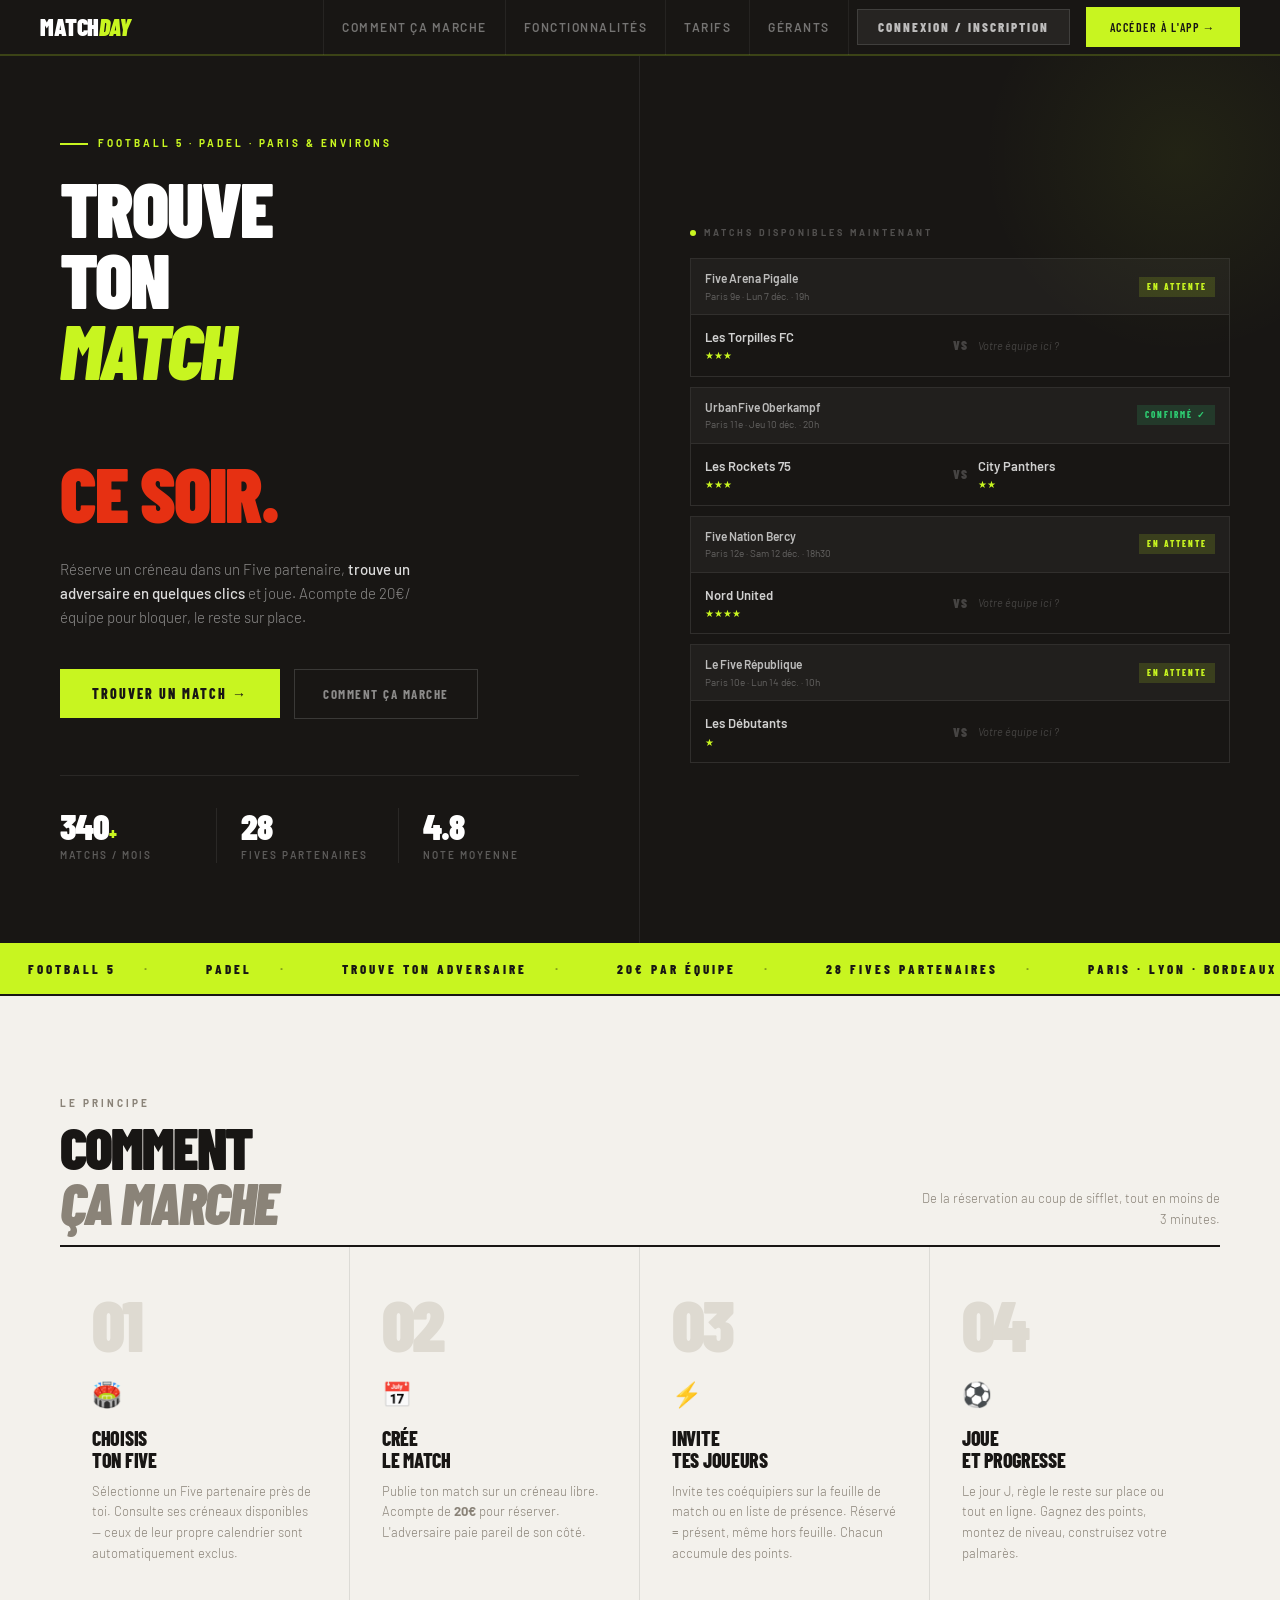
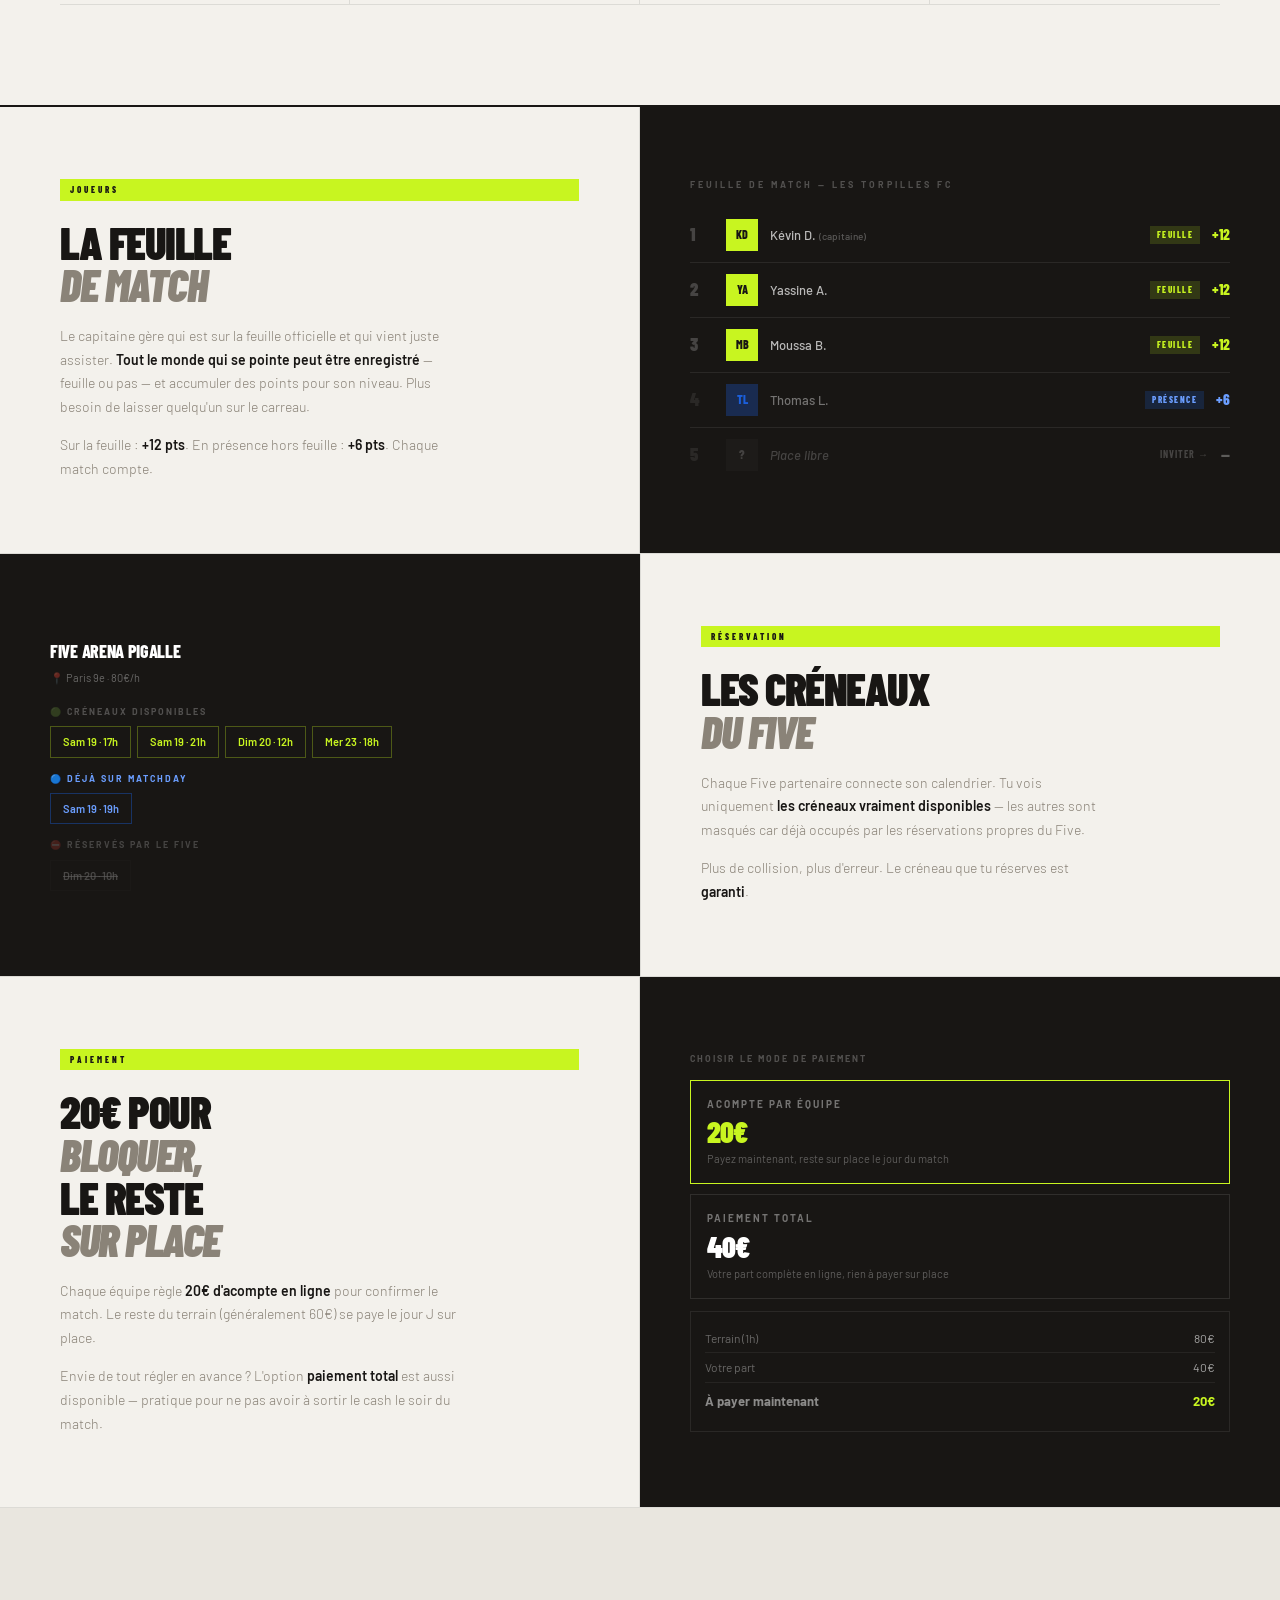
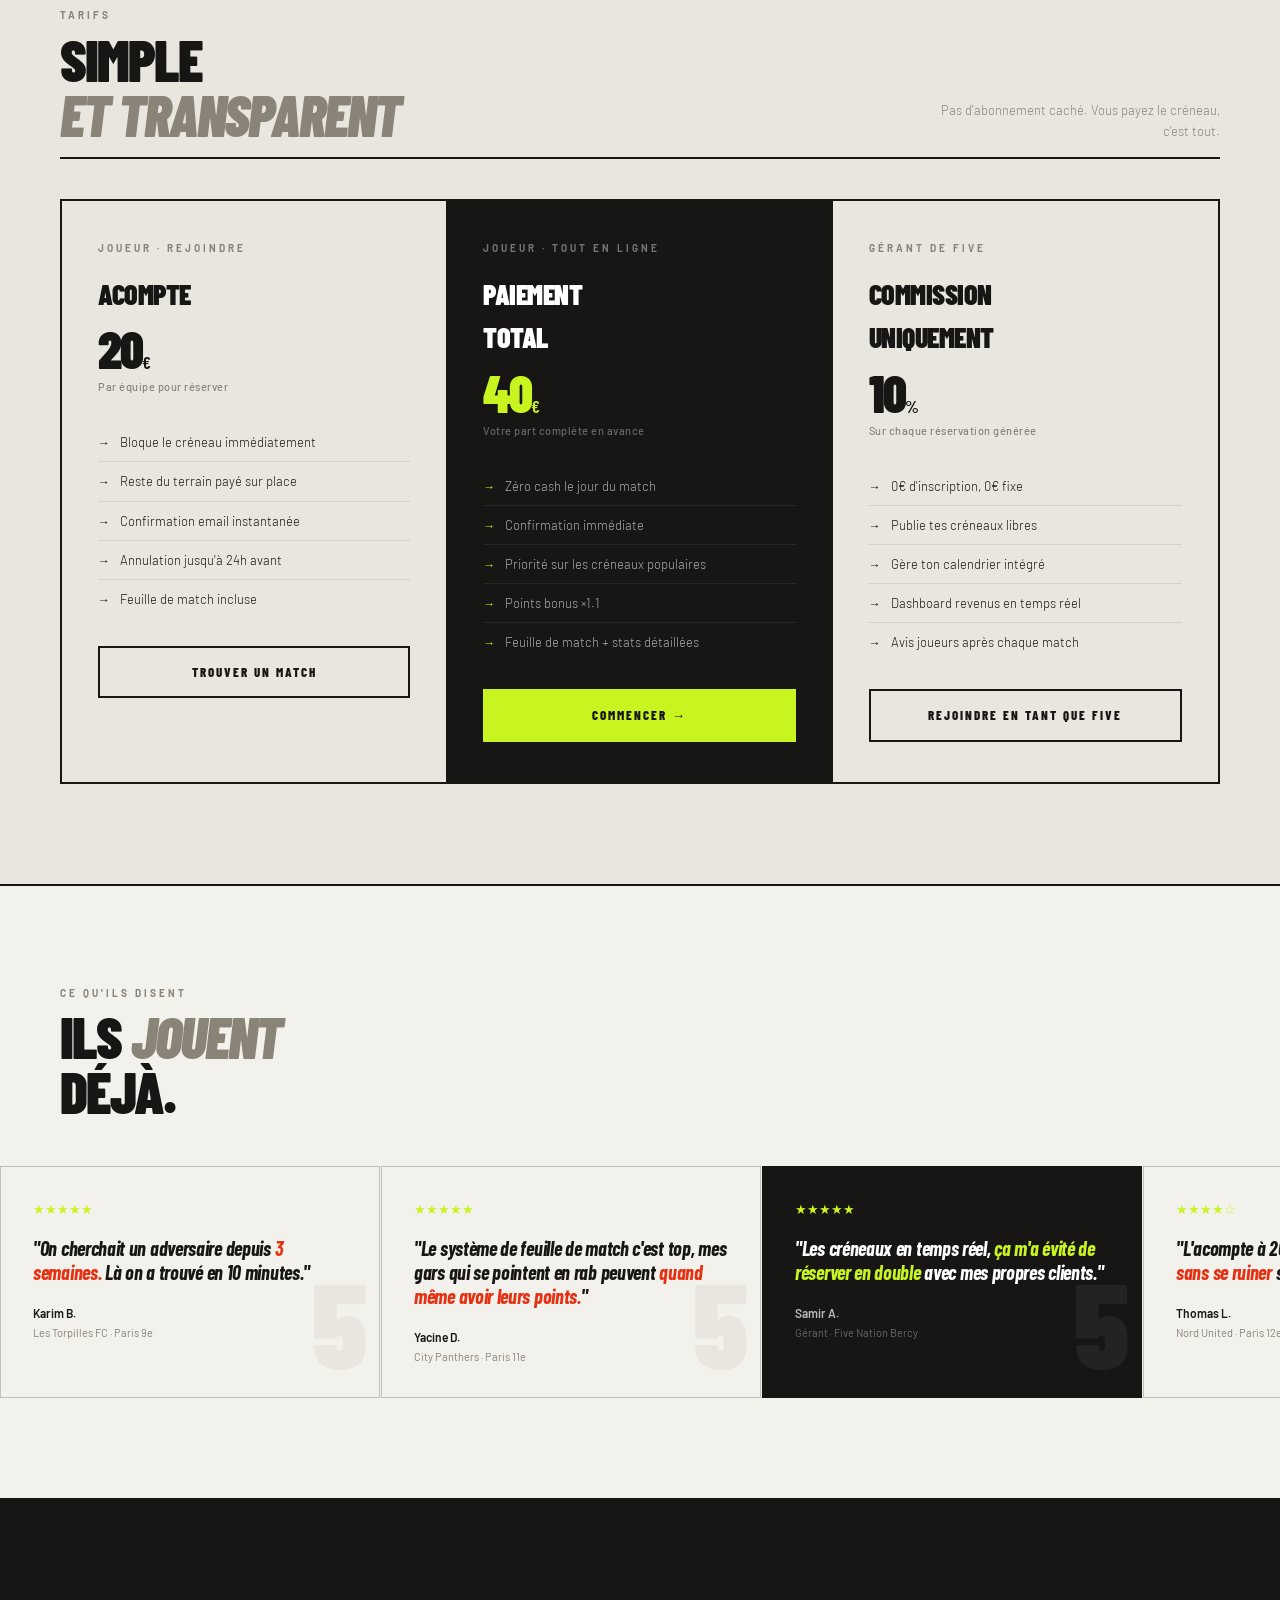
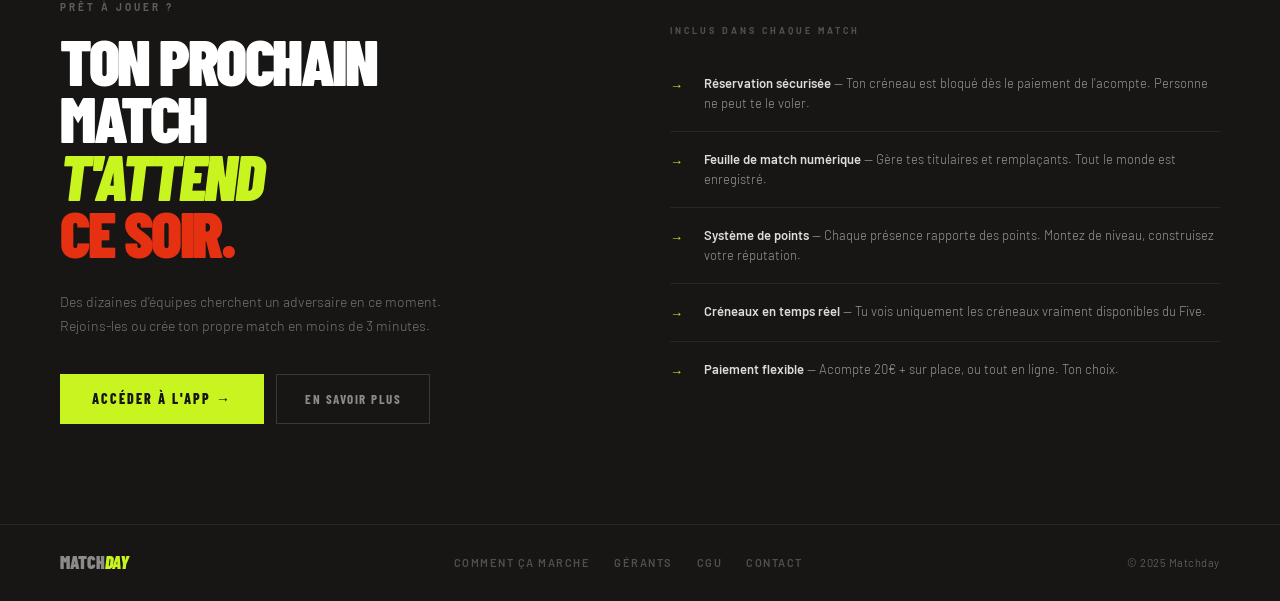
==== commit b9acd81a: "feat: add mobile hamburger nav, fix dead links, dynamic hero dates" ====
--- a/index.html
+++ b/index.html
@@ -637,10 +637,52 @@
 .reveal { opacity: 0; transform: translateY(24px); transition: opacity 0.55s ease, transform 0.55s ease; }
 .reveal.visible { opacity: 1; transform: translateY(0); }
 
+/* ======================== NAV HAMBURGER ======================== */
+.nav-hamburger {
+  display: none;
+  background: none; border: none; cursor: pointer;
+  color: rgba(255,255,255,0.7); font-size: 22px;
+  padding: 4px 8px; line-height: 1; margin-left: 8px;
+}
+.nav-mobile-drawer {
+  display: none;
+  position: fixed; top: 56px; left: 0; right: 0; z-index: 99;
+  background: var(--ink);
+  border-bottom: 2px solid rgba(200,245,32,0.2);
+  flex-direction: column;
+}
+.nav-mobile-drawer.open { display: flex; }
+.nav-mobile-drawer a {
+  font-size: 13px; font-weight: 700; letter-spacing: 2px;
+  text-transform: uppercase; color: rgba(255,255,255,0.5);
+  text-decoration: none; padding: 16px 24px;
+  border-bottom: 1px solid rgba(255,255,255,0.06);
+  display: block; font-family: 'Barlow Condensed', sans-serif;
+}
+.nav-mobile-drawer a:hover { color: #fff; background: rgba(255,255,255,0.04); }
+.nav-mobile-drawer .drawer-auth-btn {
+  font-family: 'Barlow Condensed', sans-serif;
+  font-size: 13px; font-weight: 700; letter-spacing: 2px;
+  text-transform: uppercase; color: rgba(255,255,255,0.5);
+  text-decoration: none; padding: 16px 24px;
+  border: none; border-bottom: 1px solid rgba(255,255,255,0.06);
+  background: none; display: block; width: 100%; text-align: left; cursor: pointer;
+}
+.nav-mobile-drawer .drawer-cta {
+  font-family: 'Barlow Condensed', sans-serif;
+  font-size: 13px; font-weight: 800; letter-spacing: 2px;
+  text-transform: uppercase; color: var(--ink) !important;
+  background: var(--lime) !important;
+  margin: 16px 24px; padding: 14px 24px !important;
+  height: auto !important; text-align: center; display: block !important;
+  border: none;
+}
+
 /* ======================== RESPONSIVE ======================== */
 @media (max-width: 900px) {
   nav { padding: 0 20px; }
   .nav-links { display: none; }
+  .nav-hamburger { display: block; }
   .hero { grid-template-columns: 1fr; }
   .hero-right { display: none; }
   .hero-left { padding: 60px 28px; }
@@ -670,7 +712,16 @@
     <button class="nav-auth-btn" onclick="openAuth()">Connexion / Inscription</button>
     <a href="/app" class="nav-cta">Accéder à l'app →</a>
   </div>
+  <button class="nav-hamburger" id="navHamburger" onclick="toggleMobileNav()" aria-label="Menu">☰</button>
 </nav>
+<div class="nav-mobile-drawer" id="navMobileDrawer">
+  <a href="#comment" onclick="closeMobileNav()">Comment ça marche</a>
+  <a href="#fonctions" onclick="closeMobileNav()">Fonctionnalités</a>
+  <a href="#tarifs" onclick="closeMobileNav()">Tarifs</a>
+  <a href="#gerants" onclick="closeMobileNav()">Gérants</a>
+  <button class="drawer-auth-btn" onclick="closeMobileNav();openAuth()">Connexion / Inscription</button>
+  <a href="/app" class="drawer-cta" onclick="closeMobileNav()">Accéder à l'app →</a>
+</div>
 
 <!-- ======================== HERO ======================== -->
 <section class="hero">
@@ -708,7 +759,7 @@
     <div class="hr-label"><span class="live-dot"></span>Matchs disponibles maintenant</div>
     <div class="match-preview-card">
       <div class="mpc-head">
-        <div><div class="mpc-venue">Five Arena Pigalle</div><div class="mpc-loc">Paris 9e · Sam 19 avr. · 19h</div></div>
+        <div><div class="mpc-venue">Five Arena Pigalle</div><div class="mpc-loc" id="heroDate1">Paris 9e · ...</div></div>
         <span class="mpc-tag mpc-tag-open">En attente</span>
       </div>
       <div class="mpc-body">
@@ -719,7 +770,7 @@
     </div>
     <div class="match-preview-card">
       <div class="mpc-head">
-        <div><div class="mpc-venue">UrbanFive Oberkampf</div><div class="mpc-loc">Paris 11e · Mer 23 avr. · 20h</div></div>
+        <div><div class="mpc-venue">UrbanFive Oberkampf</div><div class="mpc-loc" id="heroDate2">Paris 11e · ...</div></div>
         <span class="mpc-tag mpc-tag-conf">Confirmé ✓</span>
       </div>
       <div class="mpc-body">
@@ -730,7 +781,7 @@
     </div>
     <div class="match-preview-card">
       <div class="mpc-head">
-        <div><div class="mpc-venue">Five Nation Bercy</div><div class="mpc-loc">Paris 12e · Ven 25 avr. · 18h30</div></div>
+        <div><div class="mpc-venue">Five Nation Bercy</div><div class="mpc-loc" id="heroDate3">Paris 12e · ...</div></div>
         <span class="mpc-tag mpc-tag-open">En attente</span>
       </div>
       <div class="mpc-body">
@@ -741,7 +792,7 @@
     </div>
     <div class="match-preview-card">
       <div class="mpc-head">
-        <div><div class="mpc-venue">Le Five République</div><div class="mpc-loc">Paris 10e · Dim 27 avr. · 10h</div></div>
+        <div><div class="mpc-venue">Le Five République</div><div class="mpc-loc" id="heroDate4">Paris 10e · ...</div></div>
         <span class="mpc-tag mpc-tag-open">En attente</span>
       </div>
       <div class="mpc-body">
@@ -972,7 +1023,7 @@
         <li>Dashboard revenus en temps réel</li>
         <li>Avis joueurs après chaque match</li>
       </ul>
-      <a href="#" class="pc-cta">Rejoindre en tant que Five</a>
+      <a href="/gerant" class="pc-cta">Rejoindre en tant que Five</a>
     </div>
   </div>
 </section>
@@ -1032,7 +1083,7 @@
     <p class="cta-sub">Des dizaines d'équipes cherchent un adversaire en ce moment. Rejoins-les ou crée ton propre match en moins de 3 minutes.</p>
     <div class="cta-actions">
       <a href="/app" class="btn-hero-primary">Accéder à l'app →</a>
-      <a href="#" class="btn-hero-ghost">En savoir plus</a>
+      <a href="#comment" class="btn-hero-ghost">En savoir plus</a>
     </div>
   </div>
   <div class="cta-right reveal" style="transition-delay:0.15s;">
@@ -1066,8 +1117,8 @@
 <footer>
   <div class="footer-logo">Match<em>day</em></div>
   <div class="footer-links">
-    <a href="#">Comment ça marche</a>
-    <a href="#">Gérants</a>
+    <a href="#comment">Comment ça marche</a>
+    <a href="#gerants">Gérants</a>
     <a href="#">CGU</a>
     <a href="#">Contact</a>
   </div>
@@ -1362,6 +1413,45 @@
 
 // Init
 updateNavButton();
+
+// ======================== MOBILE NAV ========================
+function toggleMobileNav() {
+  document.getElementById('navMobileDrawer').classList.toggle('open');
+}
+function closeMobileNav() {
+  document.getElementById('navMobileDrawer').classList.remove('open');
+}
+document.addEventListener('click', function(e) {
+  const drawer = document.getElementById('navMobileDrawer');
+  const hamburger = document.getElementById('navHamburger');
+  if (drawer && drawer.classList.contains('open') && !drawer.contains(e.target) && !hamburger.contains(e.target)) {
+    drawer.classList.remove('open');
+  }
+});
+
+// ======================== DYNAMIC HERO DATES ========================
+(function() {
+  const jours = ['Dim', 'Lun', 'Mar', 'Mer', 'Jeu', 'Ven', 'Sam'];
+  const mois = ['jan.', 'févr.', 'mars', 'avr.', 'mai', 'juin', 'juil.', 'août', 'sept.', 'oct.', 'nov.', 'déc.'];
+  function fmtDate(d) {
+    return jours[d.getDay()] + ' ' + d.getDate() + ' ' + mois[d.getMonth()];
+  }
+  function addDays(n) {
+    const d = new Date();
+    d.setDate(d.getDate() + n);
+    return d;
+  }
+  const slots = [
+    { id: 'heroDate1', prefix: 'Paris 9e', offset: 2,  time: '19h' },
+    { id: 'heroDate2', prefix: 'Paris 11e', offset: 5, time: '20h' },
+    { id: 'heroDate3', prefix: 'Paris 12e', offset: 7, time: '18h30' },
+    { id: 'heroDate4', prefix: 'Paris 10e', offset: 9, time: '10h' },
+  ];
+  slots.forEach(function(s) {
+    const el = document.getElementById(s.id);
+    if (el) el.textContent = s.prefix + ' · ' + fmtDate(addDays(s.offset)) + ' · ' + s.time;
+  });
+})();
 </script>
 </body>
 </html>
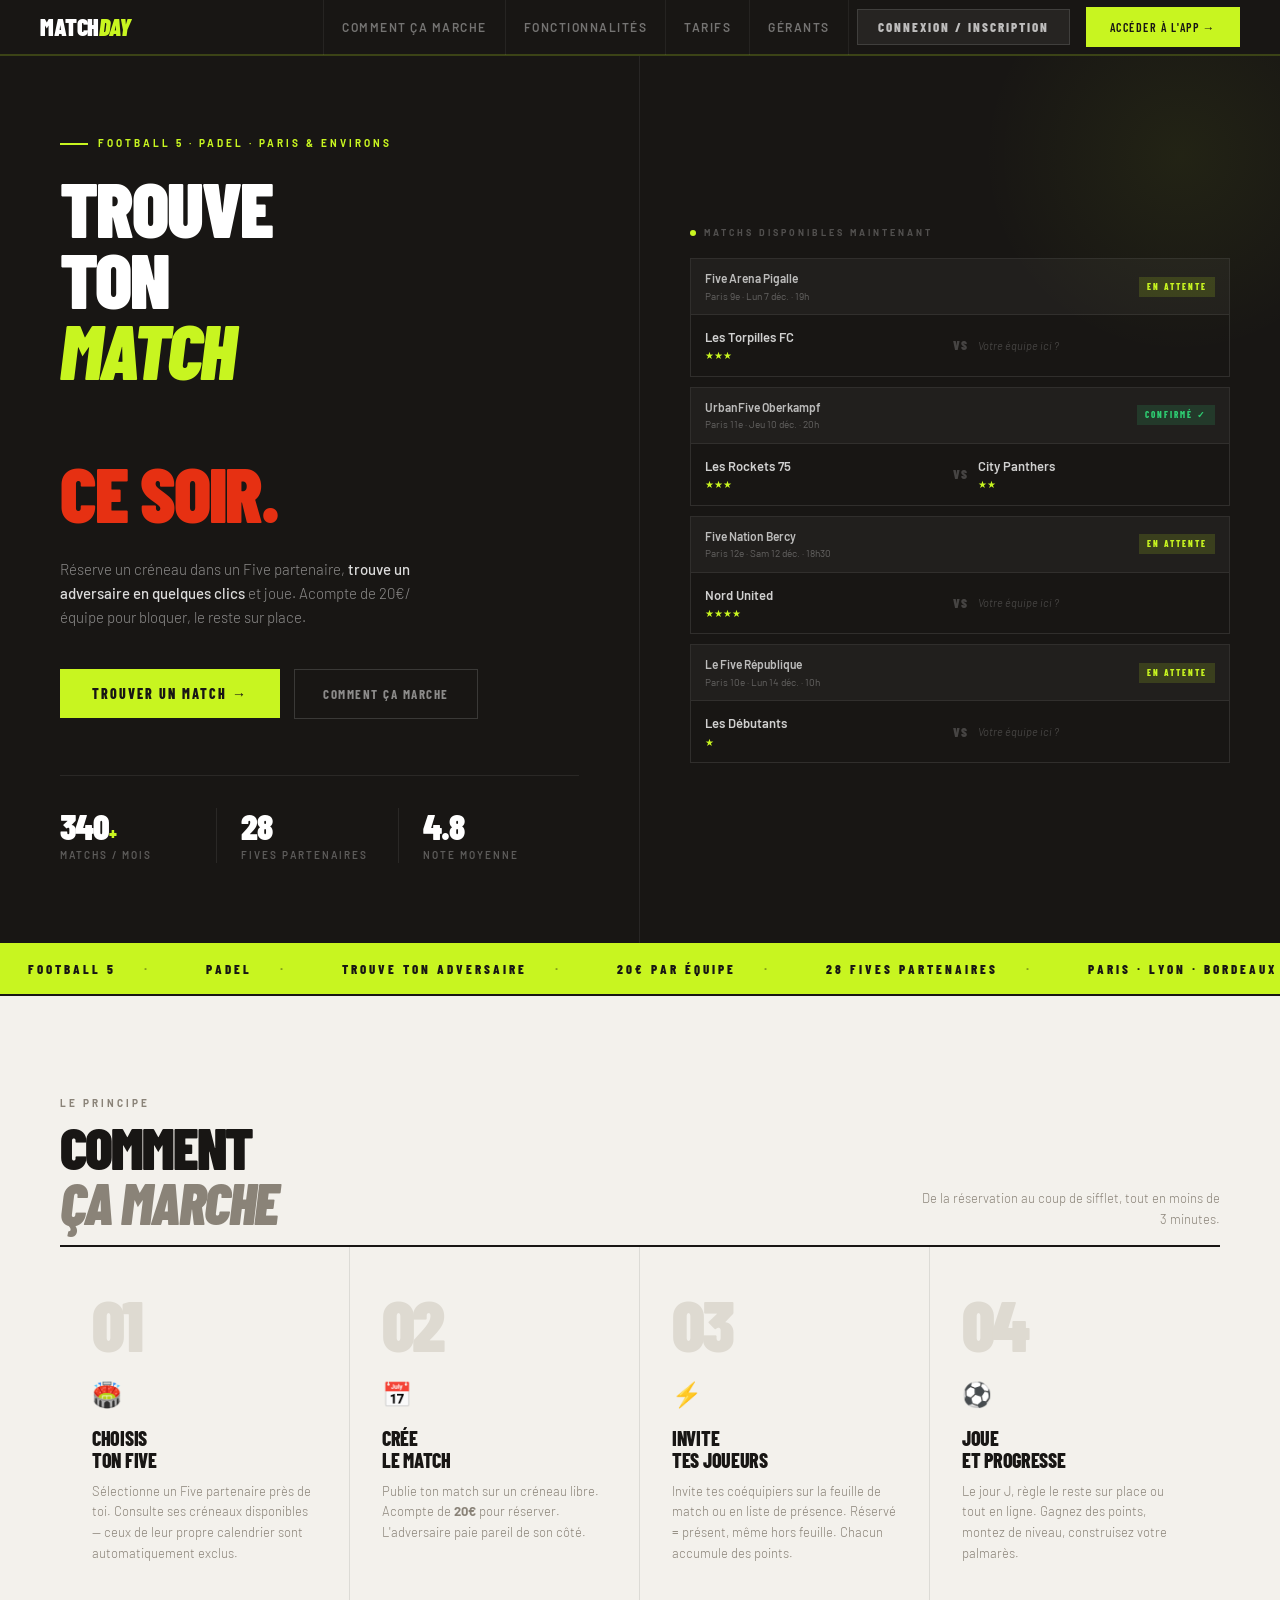
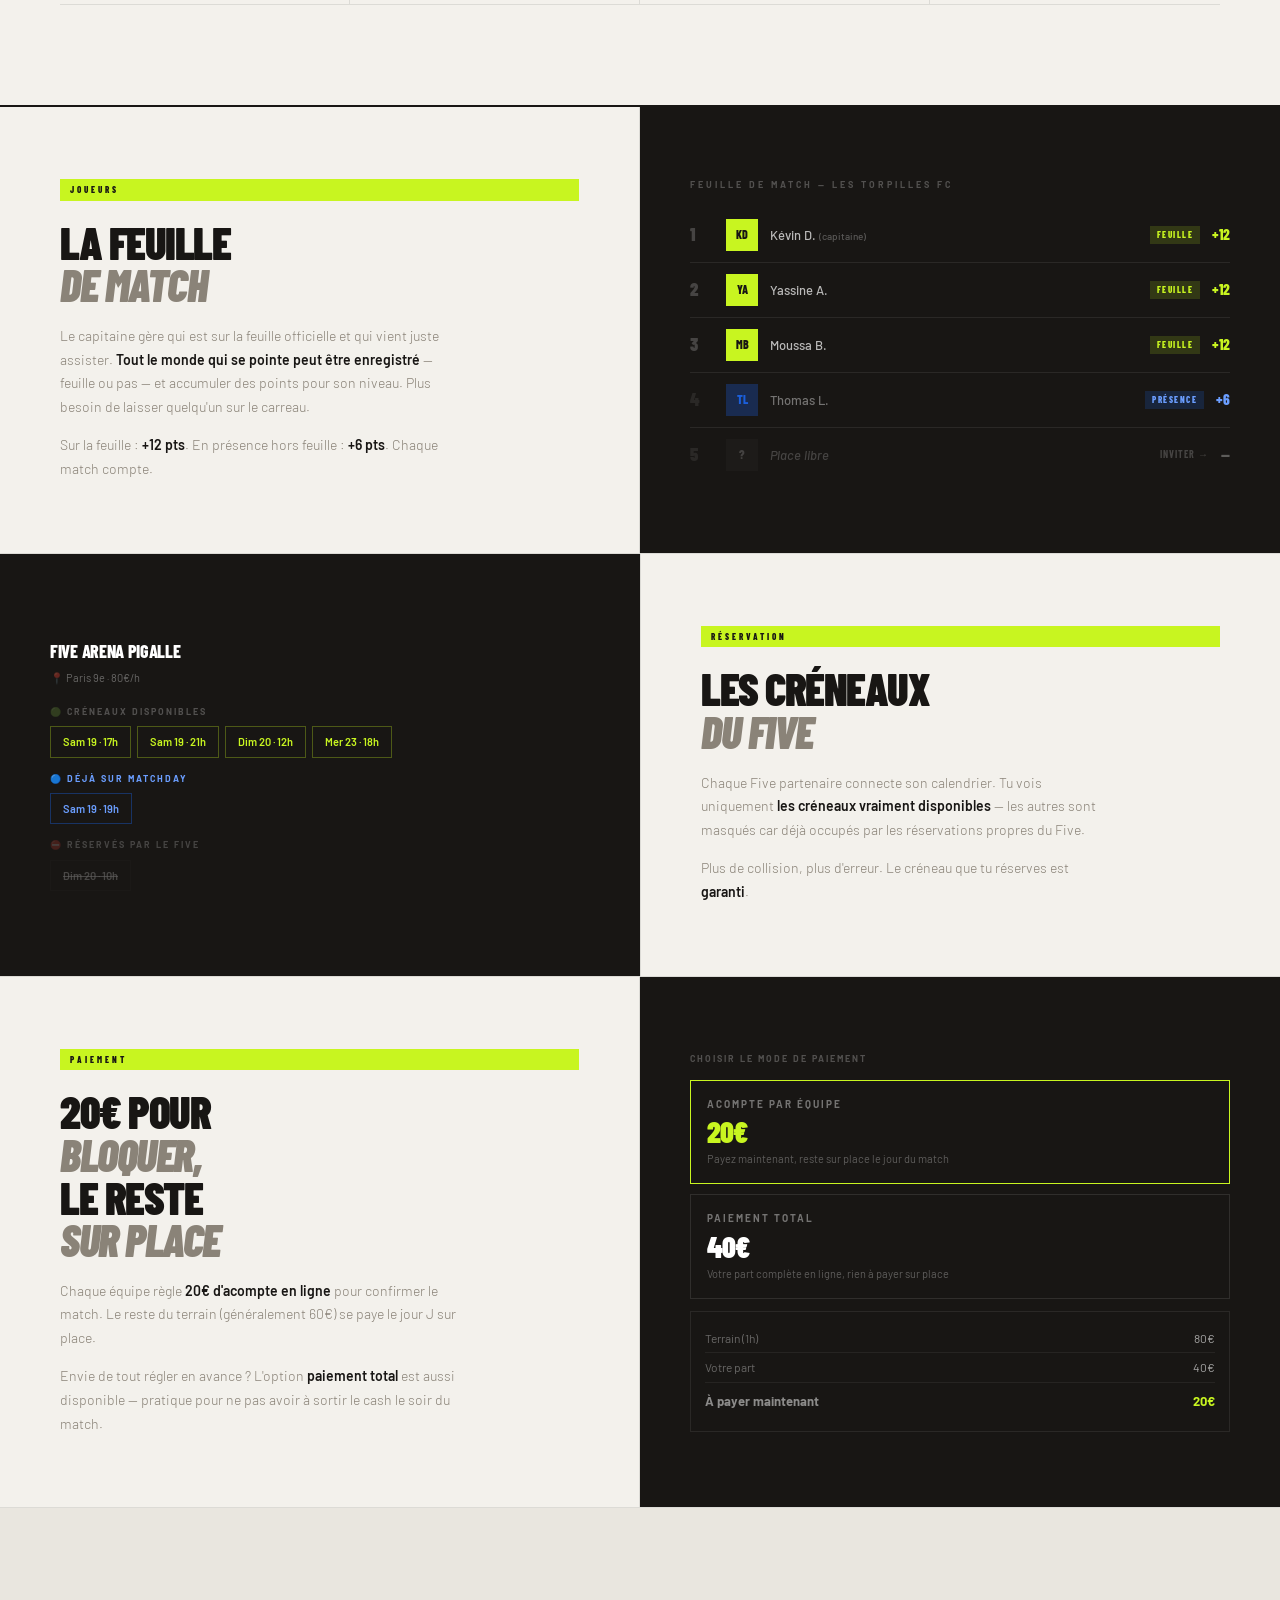
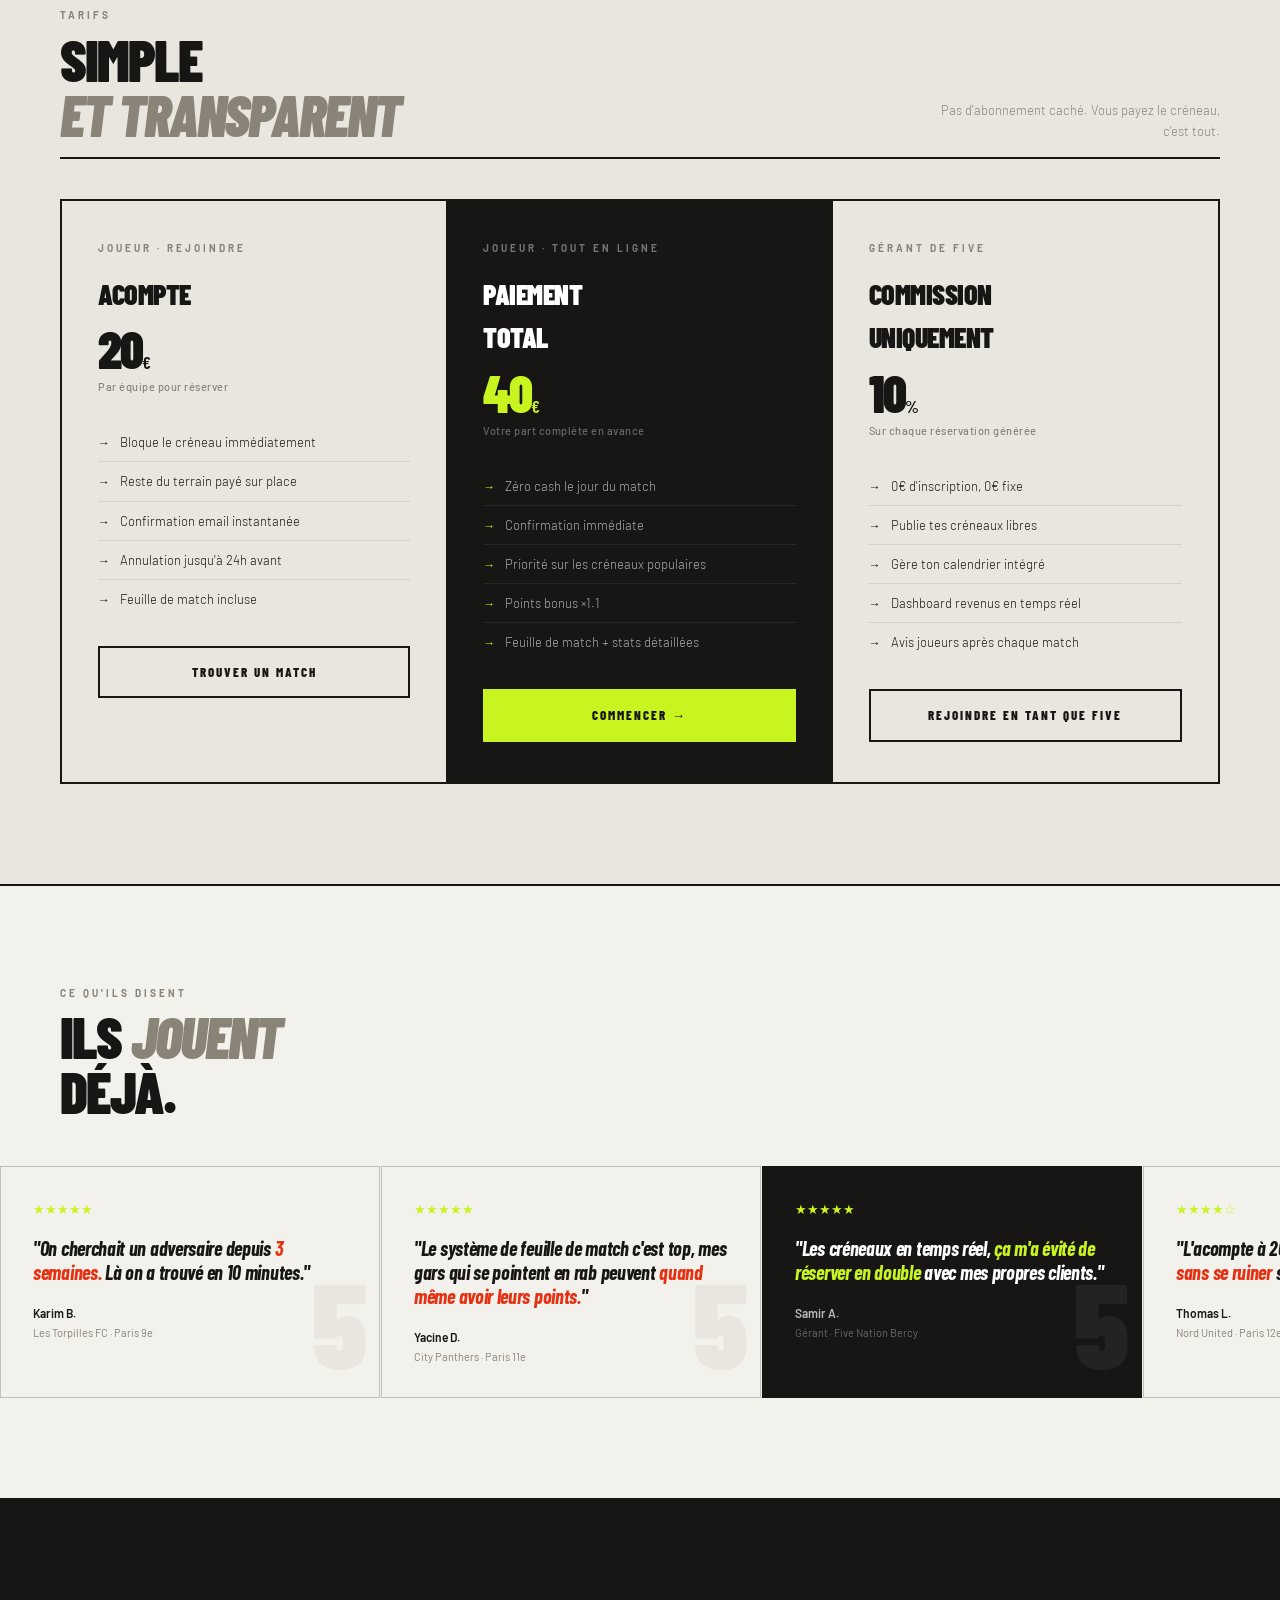
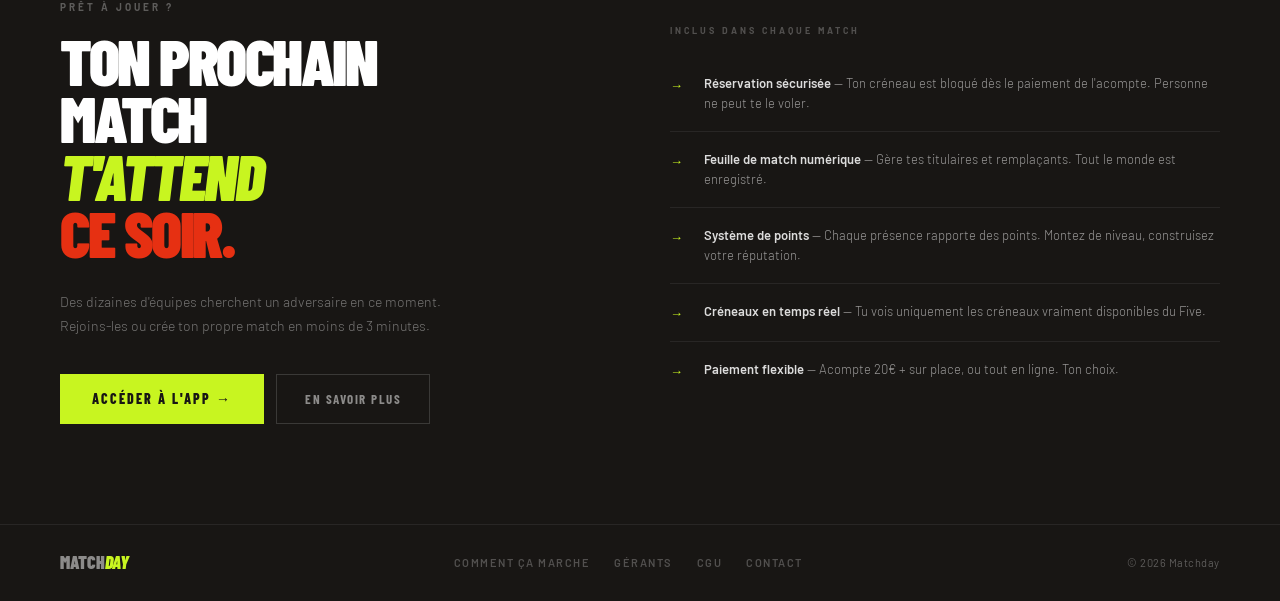
==== commit 690b1309: "fix: repair toast, remove browser Anthropic API call, ratings localStorage fallback, confirm modal -" ====
--- a/index.html
+++ b/index.html
@@ -1120,9 +1120,9 @@
     <a href="#comment">Comment ça marche</a>
     <a href="#gerants">Gérants</a>
     <a href="#">CGU</a>
-    <a href="#">Contact</a>
-  </div>
-  <div class="footer-copy">© 2025 Matchday</div>
+    <a href="mailto:hello@matchday.fr">Contact</a>
+  </div>
+  <div class="footer-copy">© 2026 Matchday</div>
 </footer>
 
 <!-- ======================== AUTH MODAL ======================== -->
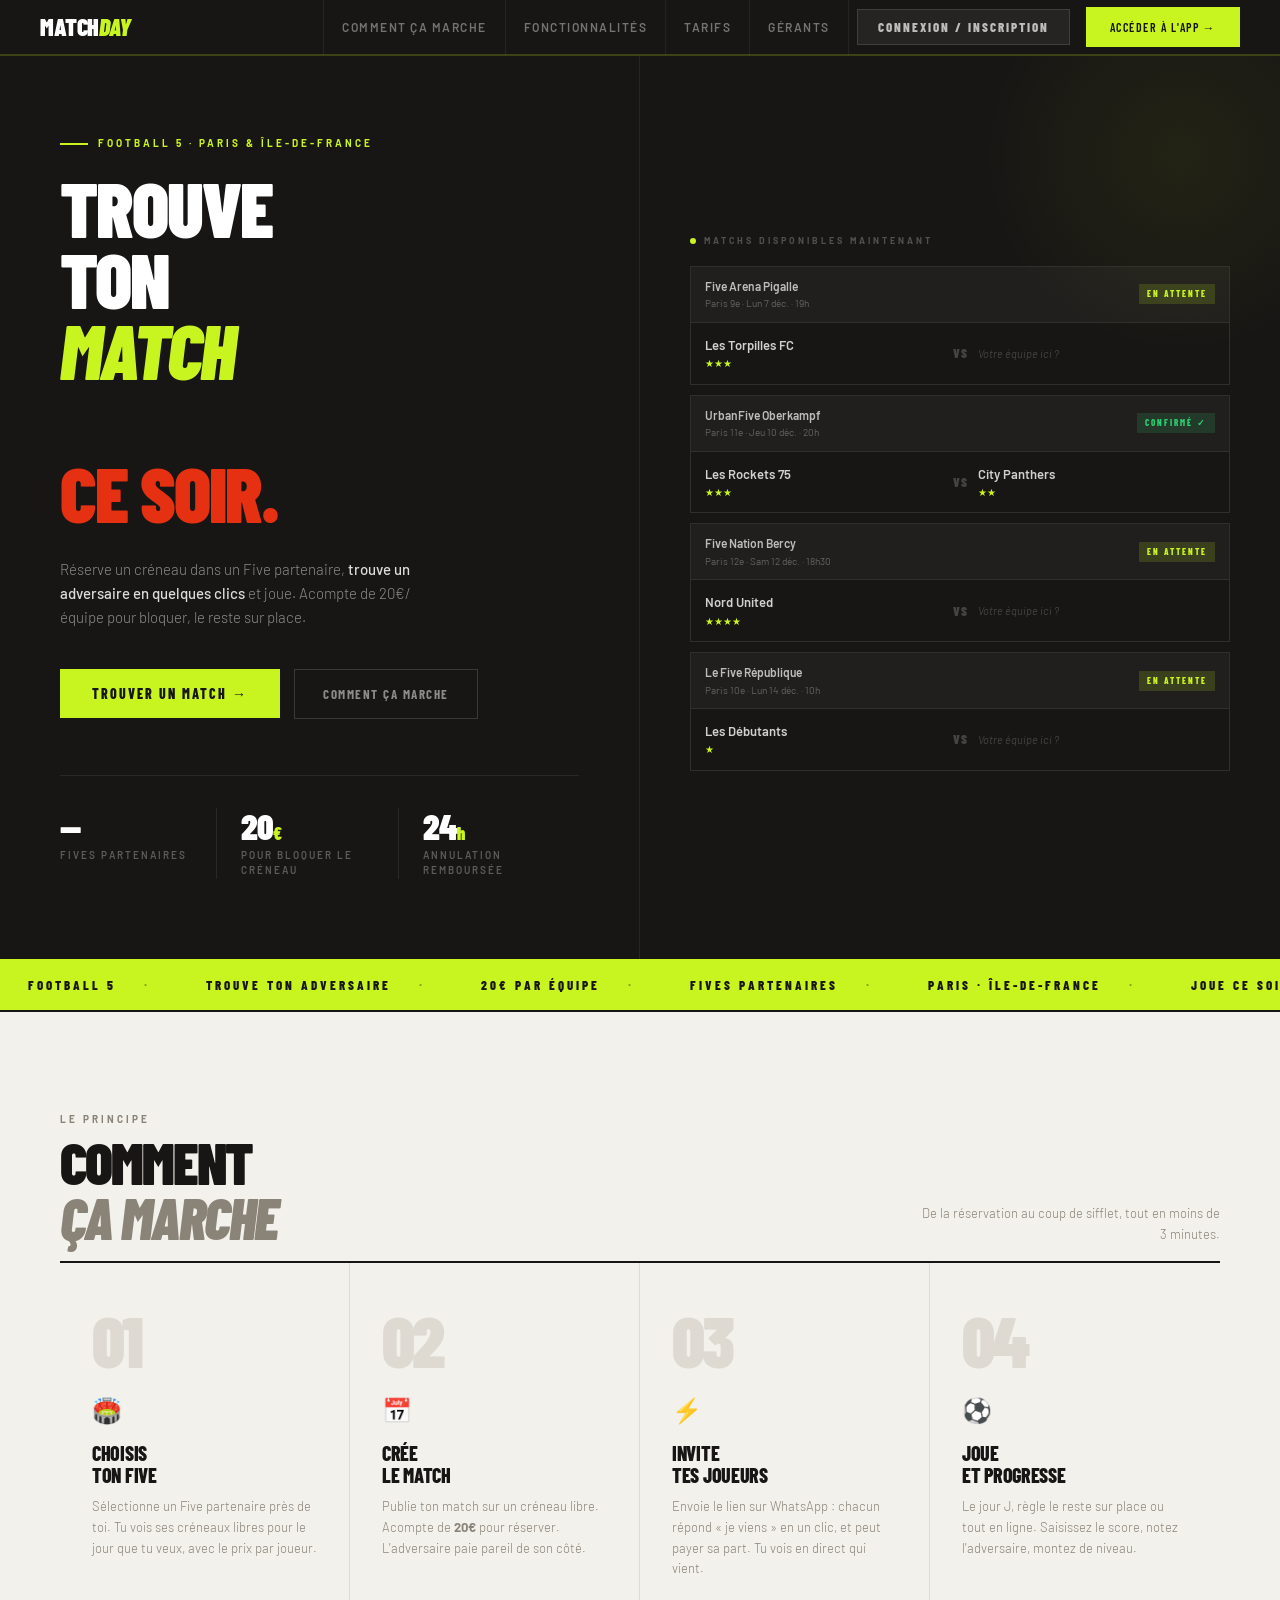
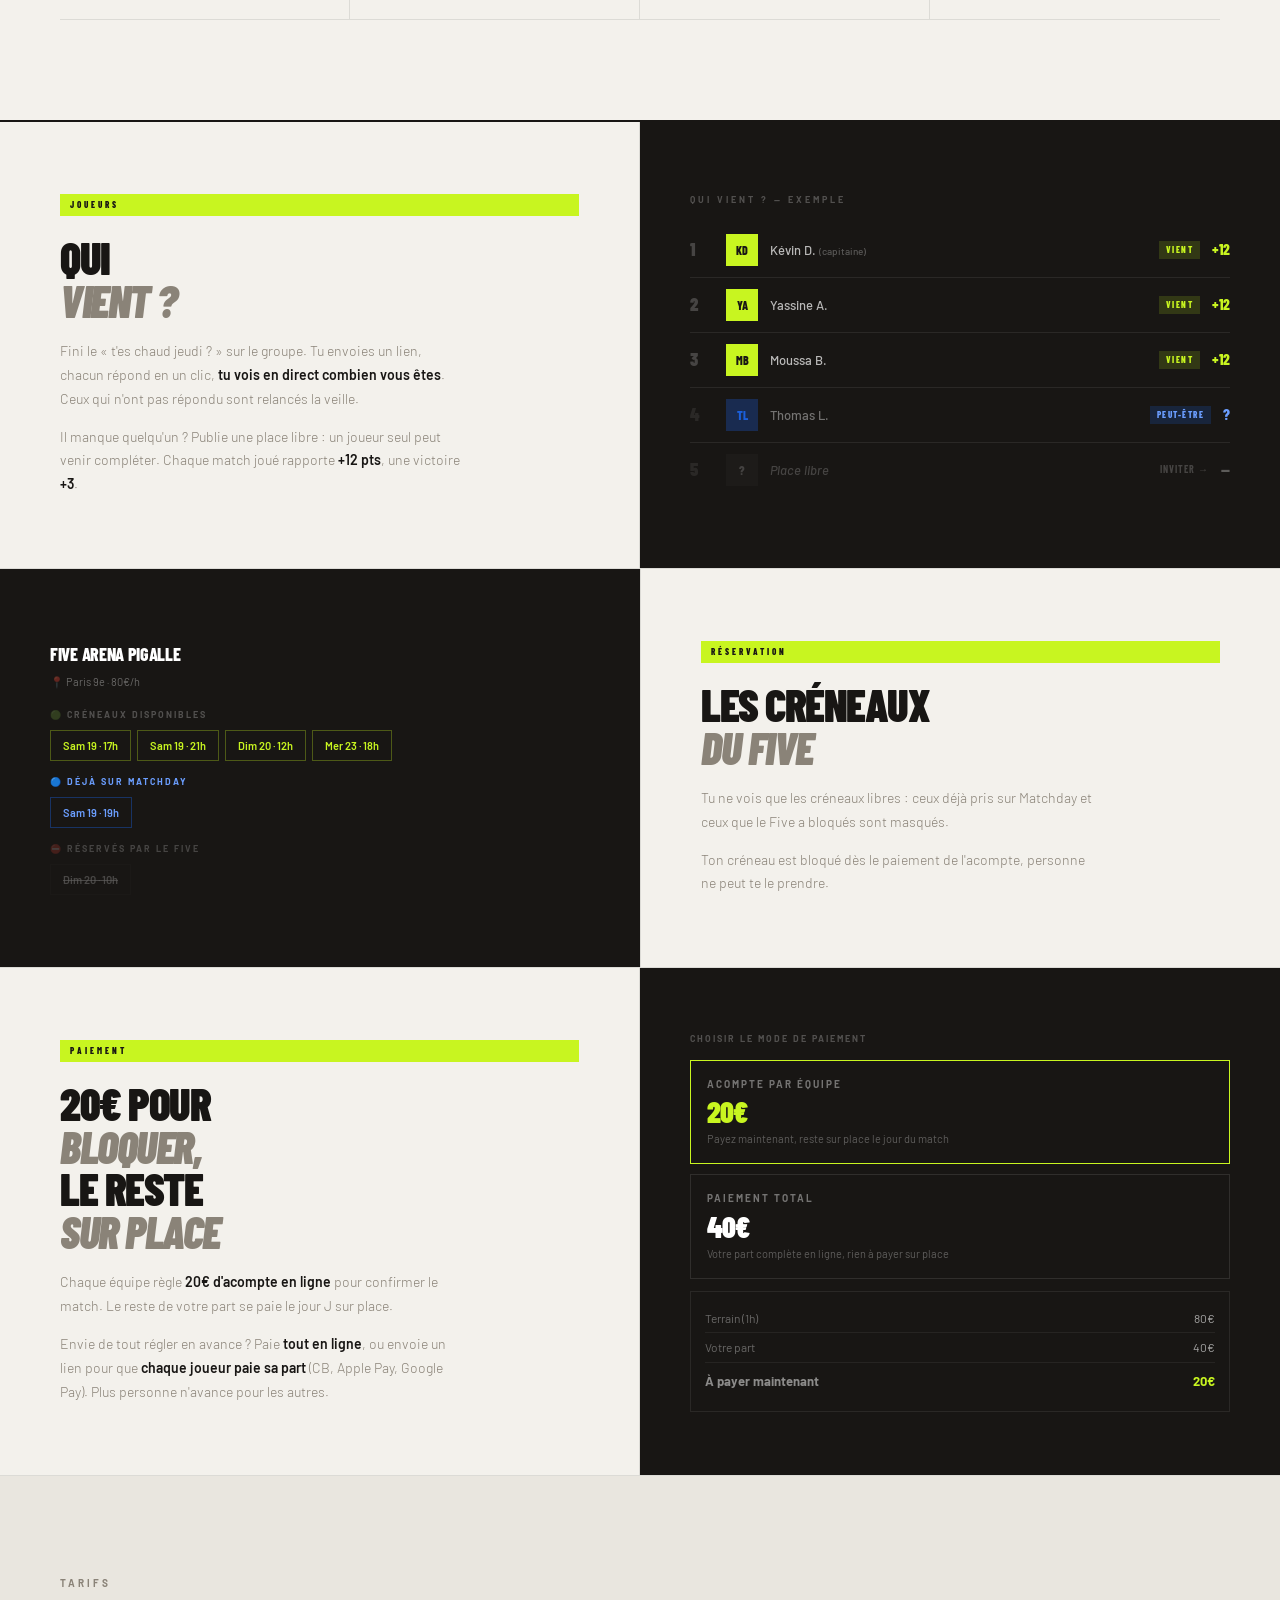
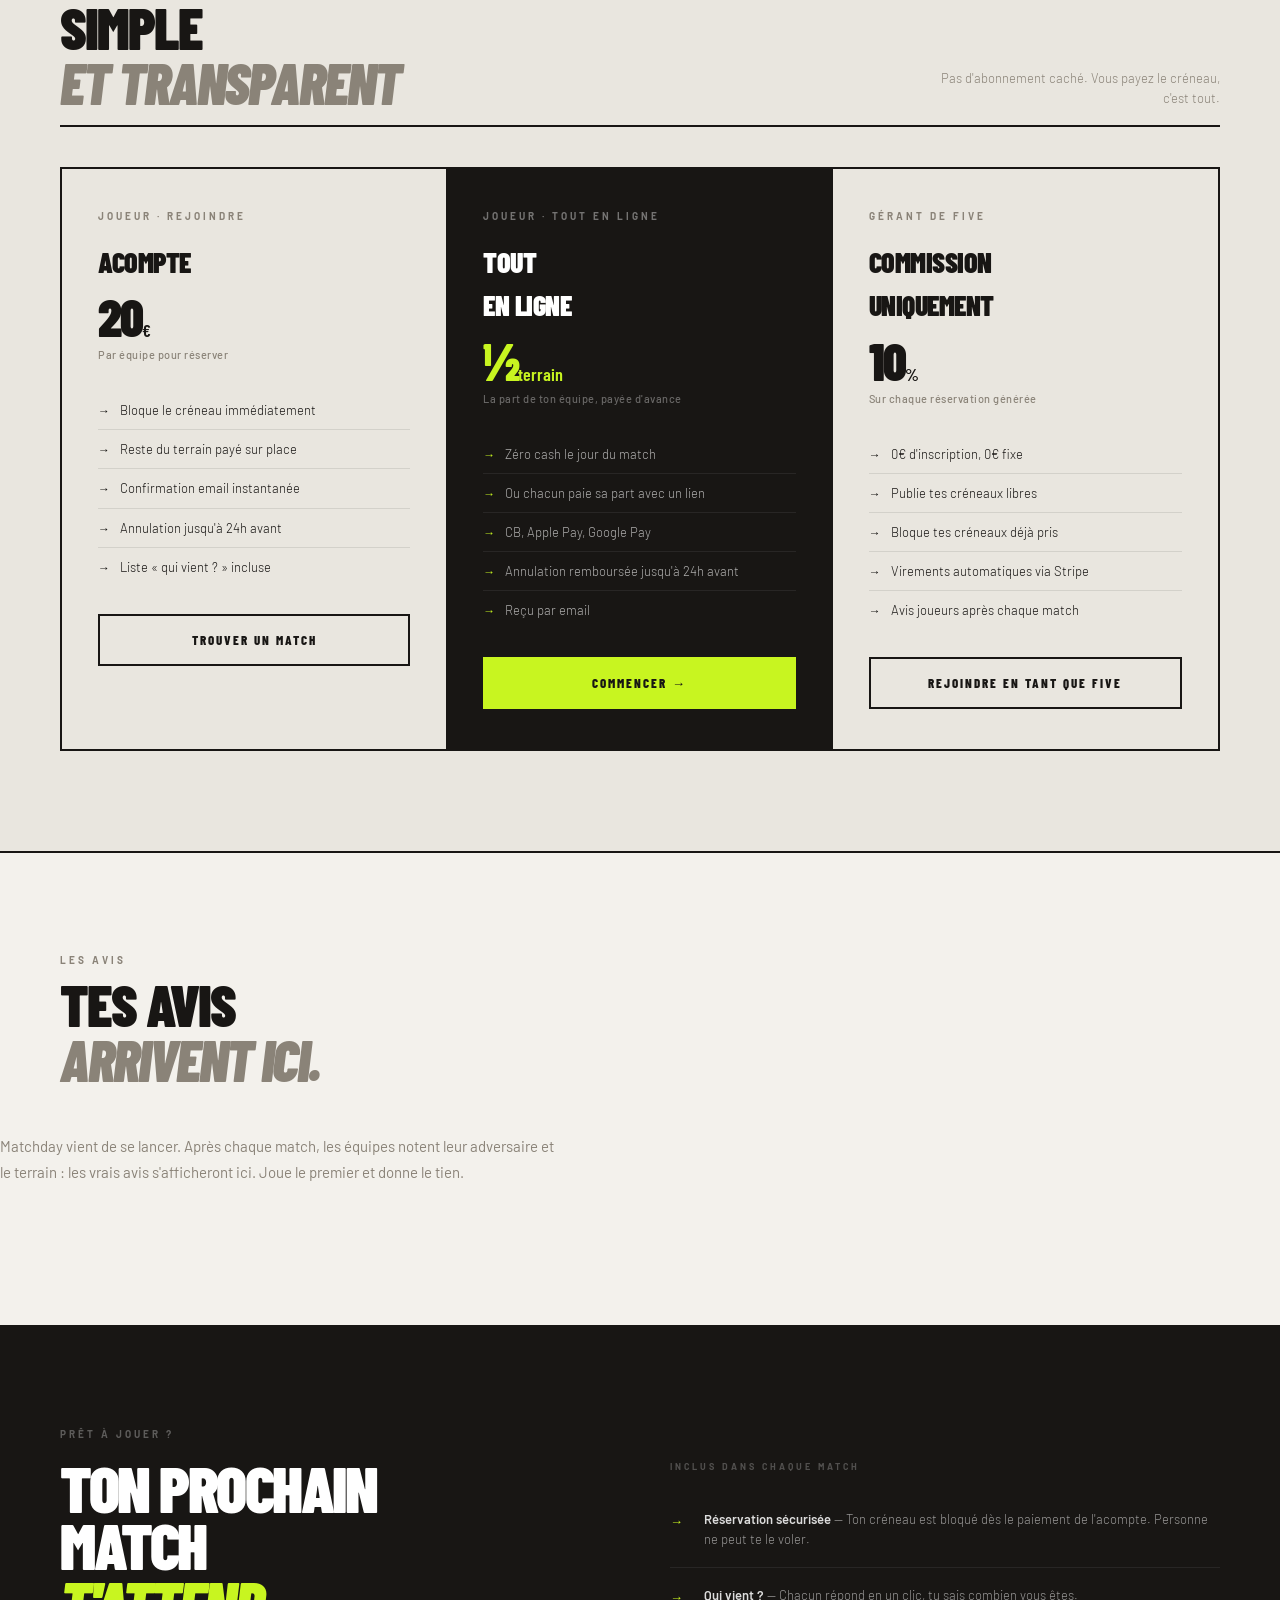
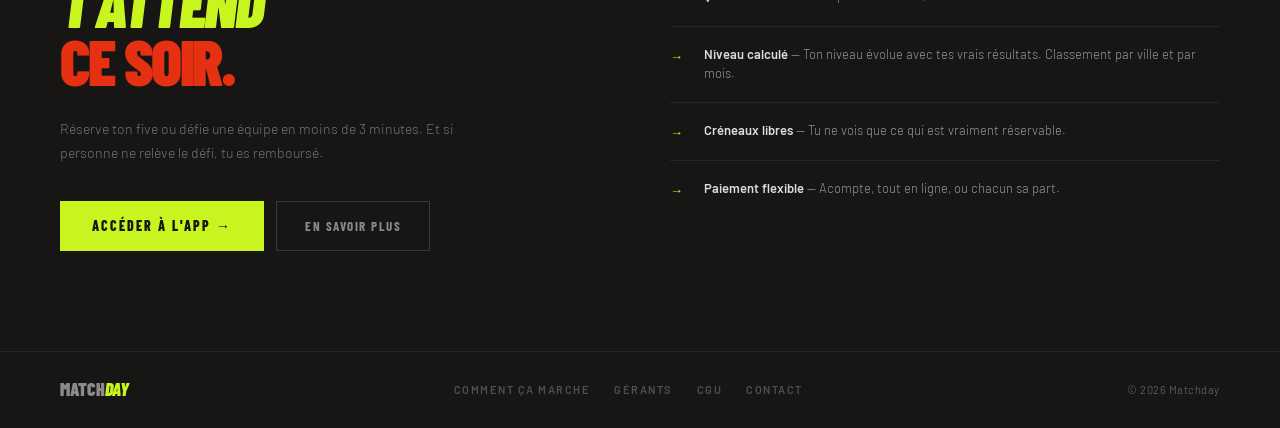
==== commit a2d805c0: "Matchday v2 : réservation en un écran, qui vient, paiement partagé, chat, scores, équipes, alertes, " ====
--- a/index.html
+++ b/index.html
@@ -3,6 +3,10 @@
 <head>
 <meta charset="UTF-8">
 <meta name="viewport" content="width=device-width, initial-scale=1.0">
+<meta name="theme-color" content="#181614">
+<meta name="description" content="Réserve un five à Paris et en Île-de-France, trouve une équipe à affronter, et partage le paiement avec tes potes.">
+<link rel="manifest" href="/manifest.webmanifest">
+<link rel="apple-touch-icon" href="/icons/icon-192.png">
 <title>Matchday — Le five sans prise de tête</title>
 <link rel="icon" type="image/svg+xml" href="/favicon.svg">
 <link rel="preconnect" href="https://fonts.googleapis.com">
@@ -698,6 +702,9 @@
   footer { flex-direction: column; gap: 16px; padding: 28px; text-align: center; }
 }
 </style>
+<!-- Vercel Web Analytics (à activer dans le dashboard Vercel > Analytics) -->
+<script>window.va = window.va || function () { (window.vaq = window.vaq || []).push(arguments); };</script>
+<script defer src="/_vercel/insights/script.js"></script>
 </head>
 <body>
 
@@ -726,7 +733,7 @@
 <!-- ======================== HERO ======================== -->
 <section class="hero">
   <div class="hero-left">
-    <div class="hero-eyebrow">Football 5 · Padel · Paris & environs</div>
+    <div class="hero-eyebrow">Football 5 · Paris & Île-de-France</div>
     <h1 class="hero-title">
       Trouve<br>ton <em>match</em><br><span class="red">ce soir.</span>
     </h1>
@@ -741,16 +748,16 @@
     </div>
     <div class="hero-stats">
       <div class="hs-item">
-        <div class="hs-num">340<span class="unit">+</span></div>
-        <div class="hs-label">Matchs / mois</div>
+        <div class="hs-num" id="hs-fives">—</div>
+        <div class="hs-label">Fives partenaires</div>
       </div>
       <div class="hs-item">
-        <div class="hs-num">28</div>
-        <div class="hs-label">Fives partenaires</div>
+        <div class="hs-num">20<span class="unit">€</span></div>
+        <div class="hs-label">Pour bloquer le créneau</div>
       </div>
       <div class="hs-item">
-        <div class="hs-num">4.8</div>
-        <div class="hs-label">Note moyenne</div>
+        <div class="hs-num">24<span class="unit">h</span></div>
+        <div class="hs-label">Annulation remboursée</div>
       </div>
     </div>
   </div>
@@ -807,8 +814,8 @@
 <!-- ======================== MARQUEE ======================== -->
 <div class="marquee-strip" aria-hidden="true">
   <div class="marquee-inner">
-    <span>Football 5</span><span>Padel</span><span>Trouve ton adversaire</span><span>20€ par équipe</span><span>28 Fives partenaires</span><span>Paris · Lyon · Bordeaux</span><span>Joue ce soir</span><span>Feuille de match</span><span>Points & classement</span>
-    <span>Football 5</span><span>Padel</span><span>Trouve ton adversaire</span><span>20€ par équipe</span><span>28 Fives partenaires</span><span>Paris · Lyon · Bordeaux</span><span>Joue ce soir</span><span>Feuille de match</span><span>Points & classement</span>
+    <span>Football 5</span><span>Trouve ton adversaire</span><span>20€ par équipe</span><span>Fives partenaires</span><span>Paris · Île-de-France</span><span>Joue ce soir</span><span>Feuille de match</span><span>Points & classement</span>
+    <span>Football 5</span><span>Trouve ton adversaire</span><span>20€ par équipe</span><span>Fives partenaires</span><span>Paris · Île-de-France</span><span>Joue ce soir</span><span>Feuille de match</span><span>Points & classement</span>
   </div>
 </div>
 
@@ -826,7 +833,7 @@
       <div class="step-num-big">01</div>
       <div class="step-icon">🏟️</div>
       <div class="step-title">Choisis<br>ton Five</div>
-      <div class="step-desc">Sélectionne un Five partenaire près de toi. Consulte ses créneaux disponibles — ceux de leur propre calendrier sont automatiquement exclus.</div>
+      <div class="step-desc">Sélectionne un Five partenaire près de toi. Tu vois ses créneaux libres pour le jour que tu veux, avec le prix par joueur.</div>
     </div>
     <div class="step-col reveal" style="transition-delay:0.1s;">
       <div class="step-num-big">02</div>
@@ -838,13 +845,13 @@
       <div class="step-num-big">03</div>
       <div class="step-icon">⚡</div>
       <div class="step-title">Invite<br>tes joueurs</div>
-      <div class="step-desc">Invite tes coéquipiers sur la feuille de match ou en liste de présence. Réservé = présent, même hors feuille. Chacun accumule des points.</div>
+      <div class="step-desc">Envoie le lien sur WhatsApp : chacun répond « je viens » en un clic, et peut payer sa part. Tu vois en direct qui vient.</div>
     </div>
     <div class="step-col reveal" style="transition-delay:0.3s;">
       <div class="step-num-big">04</div>
       <div class="step-icon">⚽</div>
       <div class="step-title">Joue<br>et progresse</div>
-      <div class="step-desc">Le jour J, règle le reste sur place ou tout en ligne. Gagnez des points, montez de niveau, construisez votre palmarès.</div>
+      <div class="step-desc">Le jour J, règle le reste sur place ou tout en ligne. Saisissez le score, notez l'adversaire, montez de niveau.</div>
     </div>
   </div>
 </section>
@@ -856,44 +863,43 @@
   <div class="feature-row">
     <div class="feature-text reveal">
       <span class="feat-tag">Joueurs</span>
-      <div class="feat-title">La feuille<br><em>de match</em></div>
+      <div class="feat-title">Qui<br><em>vient ?</em></div>
       <p class="feat-desc">
-        Le capitaine gère qui est sur la feuille officielle et qui vient juste assister.
-        <strong>Tout le monde qui se pointe peut être enregistré</strong> — feuille ou pas — et accumuler des points pour son niveau.
-        Plus besoin de laisser quelqu'un sur le carreau.
+        Fini le « t'es chaud jeudi ? » sur le groupe. Tu envoies un lien, chacun répond en un clic,
+        <strong>tu vois en direct combien vous êtes</strong>. Ceux qui n'ont pas répondu sont relancés la veille.
       </p>
-      <p class="feat-desc" style="margin-top:14px;">Sur la feuille : <strong>+12 pts</strong>. En présence hors feuille : <strong>+6 pts</strong>. Chaque match compte.</p>
+      <p class="feat-desc" style="margin-top:14px;">Il manque quelqu'un ? Publie une place libre : un joueur seul peut venir compléter. Chaque match joué rapporte <strong>+12 pts</strong>, une victoire <strong>+3</strong>.</p>
     </div>
     <div class="feature-visual">
-      <div style="font-size:9px;font-weight:700;letter-spacing:3px;text-transform:uppercase;color:rgba(255,255,255,0.25);margin-bottom:16px;">Feuille de match — Les Torpilles FC</div>
+      <div style="font-size:9px;font-weight:700;letter-spacing:3px;text-transform:uppercase;color:rgba(255,255,255,0.25);margin-bottom:16px;">Qui vient ? — exemple</div>
       <div class="fv-match-sheet">
         <div class="fvs-row">
           <div class="fvs-num">1</div>
           <div class="fvs-id on">KD</div>
           <div class="fvs-name">Kévin D. <span style="font-size:10px;opacity:0.4;">(capitaine)</span></div>
-          <span class="fvs-badge feuille">Feuille</span>
+          <span class="fvs-badge feuille">Vient</span>
           <div class="fvs-pts on">+12</div>
         </div>
         <div class="fvs-row">
           <div class="fvs-num">2</div>
           <div class="fvs-id on">YA</div>
           <div class="fvs-name">Yassine A.</div>
-          <span class="fvs-badge feuille">Feuille</span>
+          <span class="fvs-badge feuille">Vient</span>
           <div class="fvs-pts on">+12</div>
         </div>
         <div class="fvs-row">
           <div class="fvs-num">3</div>
           <div class="fvs-id on">MB</div>
           <div class="fvs-name">Moussa B.</div>
-          <span class="fvs-badge feuille">Feuille</span>
+          <span class="fvs-badge feuille">Vient</span>
           <div class="fvs-pts on">+12</div>
         </div>
         <div class="fvs-row">
           <div class="fvs-num" style="opacity:0.4;">4</div>
           <div class="fvs-id res">TL</div>
           <div class="fvs-name" style="color:rgba(255,255,255,0.4);">Thomas L.</div>
-          <span class="fvs-badge reserve">Présence</span>
-          <div class="fvs-pts" style="color:#6B9EFF;">+6</div>
+          <span class="fvs-badge reserve">Peut-être</span>
+          <div class="fvs-pts" style="color:#6B9EFF;">?</div>
         </div>
         <div class="fvs-row" style="border-bottom:none;">
           <div class="fvs-num" style="opacity:0.4;">5</div>
@@ -912,10 +918,9 @@
       <span class="feat-tag">Réservation</span>
       <div class="feat-title">Les créneaux<br><em>du Five</em></div>
       <p class="feat-desc">
-        Chaque Five partenaire connecte son calendrier. Tu vois uniquement
-        <strong>les créneaux vraiment disponibles</strong> — les autres sont masqués car déjà occupés par les réservations propres du Five.
+        Tu ne vois que les créneaux libres : ceux déjà pris sur Matchday et ceux que le Five a bloqués sont masqués.
       </p>
-      <p class="feat-desc" style="margin-top:14px;">Plus de collision, plus d'erreur. Le créneau que tu réserves est <strong>garanti</strong>.</p>
+      <p class="feat-desc" style="margin-top:14px;">Ton créneau est bloqué dès le paiement de l'acompte, personne ne peut te le prendre.</p>
     </div>
     <div class="feature-visual">
       <div class="fv-slots">
@@ -946,9 +951,9 @@
       <span class="feat-tag">Paiement</span>
       <div class="feat-title">20€ pour<br><em>bloquer,</em><br>le reste<br><em>sur place</em></div>
       <p class="feat-desc">
-        Chaque équipe règle <strong>20€ d'acompte en ligne</strong> pour confirmer le match. Le reste du terrain (généralement 60€) se paye le jour J sur place.
+        Chaque équipe règle <strong>20€ d'acompte en ligne</strong> pour confirmer le match. Le reste de votre part se paie le jour J sur place.
       </p>
-      <p class="feat-desc" style="margin-top:14px;">Envie de tout régler en avance ? L'option <strong>paiement total</strong> est aussi disponible — pratique pour ne pas avoir à sortir le cash le soir du match.</p>
+      <p class="feat-desc" style="margin-top:14px;">Envie de tout régler en avance ? Paie <strong>tout en ligne</strong>, ou envoie un lien pour que <strong>chaque joueur paie sa part</strong> (CB, Apple Pay, Google Pay). Plus personne n'avance pour les autres.</p>
     </div>
     <div class="feature-visual">
       <div class="fv-pay">
@@ -993,21 +998,21 @@
         <li>Reste du terrain payé sur place</li>
         <li>Confirmation email instantanée</li>
         <li>Annulation jusqu'à 24h avant</li>
-        <li>Feuille de match incluse</li>
+        <li>Liste « qui vient ? » incluse</li>
       </ul>
       <a href="/app" class="pc-cta">Trouver un match</a>
     </div>
     <div class="pricing-card featured">
       <div class="pc-role">Joueur · Tout en ligne</div>
-      <div class="pc-title">Paiement<br>total</div>
-      <div class="pc-price">40<sub>€</sub></div>
-      <div class="pc-price-desc">Votre part complète en avance</div>
+      <div class="pc-title">Tout<br>en ligne</div>
+      <div class="pc-price">½<sub>terrain</sub></div>
+      <div class="pc-price-desc">La part de ton équipe, payée d'avance</div>
       <ul class="pc-features">
         <li>Zéro cash le jour du match</li>
-        <li>Confirmation immédiate</li>
-        <li>Priorité sur les créneaux populaires</li>
-        <li>Points bonus ×1.1</li>
-        <li>Feuille de match + stats détaillées</li>
+        <li>Ou chacun paie sa part avec un lien</li>
+        <li>CB, Apple Pay, Google Pay</li>
+        <li>Annulation remboursée jusqu'à 24h avant</li>
+        <li>Reçu par email</li>
       </ul>
       <a href="/app" class="pc-cta">Commencer →</a>
     </div>
@@ -1019,8 +1024,8 @@
       <ul class="pc-features">
         <li>0€ d'inscription, 0€ fixe</li>
         <li>Publie tes créneaux libres</li>
-        <li>Gère ton calendrier intégré</li>
-        <li>Dashboard revenus en temps réel</li>
+        <li>Bloque tes créneaux déjà pris</li>
+        <li>Virements automatiques via Stripe</li>
         <li>Avis joueurs après chaque match</li>
       </ul>
       <a href="/gerant" class="pc-cta">Rejoindre en tant que Five</a>
@@ -1031,46 +1036,10 @@
 <!-- ======================== TESTIMONIALS ======================== -->
 <section class="testimony-section">
   <div class="testimony-header">
-    <div class="section-eyebrow">Ce qu'ils disent</div>
-    <div class="section-title reveal">Ils <em>jouent</em><br>déjà.</div>
-  </div>
-  <div class="testimony-scroll">
-    <div class="testimony-card" style="position:relative;overflow:hidden;">
-      <div class="tc-rating">★★★★★</div>
-      <div class="tc-quote">"On cherchait un adversaire depuis <span class="highlight">3 semaines.</span> Là on a trouvé en 10 minutes."</div>
-      <div class="tc-author">Karim B.</div>
-      <div class="tc-team">Les Torpilles FC · Paris 9e</div>
-      <div class="tc-bg-num">5</div>
-    </div>
-    <div class="testimony-card" style="position:relative;overflow:hidden;">
-      <div class="tc-rating">★★★★★</div>
-      <div class="tc-quote">"Le système de feuille de match c'est top, mes gars qui se pointent en rab peuvent <span class="highlight">quand même avoir leurs points.</span>"</div>
-      <div class="tc-author">Yacine D.</div>
-      <div class="tc-team">City Panthers · Paris 11e</div>
-      <div class="tc-bg-num">5</div>
-    </div>
-    <div class="testimony-card" style="position:relative;overflow:hidden;background:var(--ink);color:#fff;">
-      <div class="tc-rating">★★★★★</div>
-      <div class="tc-quote" style="color:#fff;">"Les créneaux en temps réel, <span style="color:var(--lime);">ça m'a évité de réserver en double</span> avec mes propres clients."</div>
-      <div class="tc-author" style="color:rgba(255,255,255,0.7);">Samir A.</div>
-      <div class="tc-team" style="color:rgba(255,255,255,0.35);">Gérant · Five Nation Bercy</div>
-      <div class="tc-bg-num" style="color:rgba(255,255,255,0.06);">5</div>
-    </div>
-    <div class="testimony-card" style="position:relative;overflow:hidden;">
-      <div class="tc-rating">★★★★☆</div>
-      <div class="tc-quote">"L'acompte à 20€ c'est parfait — on engage <span class="highlight">sans se ruiner</span> si ça tombe à l'eau."</div>
-      <div class="tc-author">Thomas L.</div>
-      <div class="tc-team">Nord United · Paris 12e</div>
-      <div class="tc-bg-num">4</div>
-    </div>
-    <div class="testimony-card" style="position:relative;overflow:hidden;">
-      <div class="tc-rating">★★★★★</div>
-      <div class="tc-quote">"On a monté de niveau en 2 mois. <span class="highlight">Le classement ça motive tout le monde</span> à venir jouer."</div>
-      <div class="tc-author">Julien M.</div>
-      <div class="tc-team">OL Amateurs · Lyon 2e</div>
-      <div class="tc-bg-num">5</div>
-    </div>
-  </div>
+    <div class="section-eyebrow">Les avis</div>
+    <div class="section-title reveal">Tes avis<br><em>arrivent ici.</em></div>
+  </div>
+  <p style="max-width:560px;font-size:15px;line-height:1.7;color:var(--muted);padding:0 0 40px;">Matchday vient de se lancer. Après chaque match, les équipes notent leur adversaire et le terrain : les vrais avis s'afficheront ici. Joue le premier et donne le tien.</p>
 </section>
 
 <!-- ======================== CTA FINALE ======================== -->
@@ -1080,7 +1049,7 @@
     <div class="cta-title">
       Ton prochain<br>match<br><em>t'attend</em><br><span class="red">ce soir.</span>
     </div>
-    <p class="cta-sub">Des dizaines d'équipes cherchent un adversaire en ce moment. Rejoins-les ou crée ton propre match en moins de 3 minutes.</p>
+    <p class="cta-sub">Réserve ton five ou défie une équipe en moins de 3 minutes. Et si personne ne relève le défi, tu es remboursé.</p>
     <div class="cta-actions">
       <a href="/app" class="btn-hero-primary">Accéder à l'app →</a>
       <a href="#comment" class="btn-hero-ghost">En savoir plus</a>
@@ -1095,19 +1064,19 @@
       </div>
       <div class="cta-check-item">
         <div class="cci-mark">→</div>
-        <div class="cci-text"><strong>Feuille de match numérique</strong> — Gère tes titulaires et remplaçants. Tout le monde est enregistré.</div>
+        <div class="cci-text"><strong>Qui vient ?</strong> — Chacun répond en un clic, tu sais combien vous êtes.</div>
       </div>
       <div class="cta-check-item">
         <div class="cci-mark">→</div>
-        <div class="cci-text"><strong>Système de points</strong> — Chaque présence rapporte des points. Montez de niveau, construisez votre réputation.</div>
+        <div class="cci-text"><strong>Niveau calculé</strong> — Ton niveau évolue avec tes vrais résultats. Classement par ville et par mois.</div>
       </div>
       <div class="cta-check-item">
         <div class="cci-mark">→</div>
-        <div class="cci-text"><strong>Créneaux en temps réel</strong> — Tu vois uniquement les créneaux vraiment disponibles du Five.</div>
+        <div class="cci-text"><strong>Créneaux libres</strong> — Tu ne vois que ce qui est vraiment réservable.</div>
       </div>
       <div class="cta-check-item" style="border-bottom:none;">
         <div class="cci-mark">→</div>
-        <div class="cci-text"><strong>Paiement flexible</strong> — Acompte 20€ + sur place, ou tout en ligne. Ton choix.</div>
+        <div class="cci-text"><strong>Paiement flexible</strong> — Acompte, tout en ligne, ou chacun sa part.</div>
       </div>
     </div>
   </div>
@@ -1119,8 +1088,8 @@
   <div class="footer-links">
     <a href="#comment">Comment ça marche</a>
     <a href="#gerants">Gérants</a>
-    <a href="#">CGU</a>
-    <a href="mailto:hello@matchday.fr">Contact</a>
+    <a href="/cgu">CGU</a>
+    <a href="/contact">Contact</a>
   </div>
   <div class="footer-copy">© 2026 Matchday</div>
 </footer>
@@ -1216,6 +1185,27 @@
 
 
 <script>
+// =========== API ===========
+// Seul endroit où l'URL du backend est écrite.
+const API_BASE = 'https://matchday-backend-eight.vercel.app';
+const SESSION_KEY = 'matchday_session';
+// Anciennes sessions sans token : on force une reconnexion
+try { const _s = JSON.parse(localStorage.getItem(SESSION_KEY)); if (_s && !_s.token) localStorage.removeItem(SESSION_KEY); } catch (e) {}
+function apiFetch(path, opts) {
+  opts = opts || {};
+  let s = null;
+  try { s = JSON.parse(localStorage.getItem(SESSION_KEY)); } catch (e) {}
+  const headers = Object.assign({}, opts.headers || {});
+  if (s && s.token) headers['Authorization'] = 'Bearer ' + s.token;
+  return fetch(API_BASE + path, Object.assign({}, opts, { headers })).then(res => {
+    // Token expiré ou invalide : on déconnecte proprement
+    if (res.status === 401 && s && !path.startsWith('/api/auth') && !path.startsWith('/api/reset')) {
+      localStorage.removeItem(SESSION_KEY);
+      location.reload();
+    }
+    return res;
+  });
+}
 // scroll reveal
 const reveals = document.querySelectorAll('.reveal');
 const obs = new IntersectionObserver(entries => {
@@ -1268,7 +1258,7 @@
   const btn = document.getElementById('oubliBtn');
   btn.textContent = 'Envoi en cours...'; btn.disabled = true;
   try {
-    const res = await fetch('https://matchday-backend-eight.vercel.app/api/reset', {
+    const res = await apiFetch('/api/reset', {
       method: 'POST',
       headers: { 'Content-Type': 'application/json' },
       body: JSON.stringify({ email })
@@ -1298,7 +1288,6 @@
   el.classList.add('show');
 }
 
-const API_URL = 'https://matchday-backend-eight.vercel.app/api/auth';
 
 // ---- SESSION ----
 function getSession() {
@@ -1318,7 +1307,7 @@
   const password = document.getElementById('regPassword').value;
   const phone = document.getElementById('regPhone').value.trim();
 
-  if (!email || !/^[^\s@]+@[^\s@]+\.[^\s@]+$/.test(email)) {
+  if (!email || !/^[a-z0-9._%+-]+@[a-z0-9-]+(\.[a-z0-9-]+)*\.[a-z]{2,}$/i.test(email)) {
     showError('registerError', 'Adresse email invalide.'); return;
   }
   if (password.length < 8) {
@@ -1333,7 +1322,7 @@
   btn.disabled = true;
 
   try {
-    const res = await fetch(API_URL, {
+    const res = await apiFetch('/api/auth', {
       method: 'POST',
       headers: { 'Content-Type': 'application/json' },
       body: JSON.stringify({ action: 'register', email, password, phone, role: 'joueur' })
@@ -1366,7 +1355,7 @@
   btn.disabled = true;
 
   try {
-    const res = await fetch(API_URL, {
+    const res = await apiFetch('/api/auth', {
       method: 'POST',
       headers: { 'Content-Type': 'application/json' },
       body: JSON.stringify({ action: 'login', email, password, role: 'joueur' })
@@ -1453,5 +1442,12 @@
   });
 })();
 </script>
+<script>
+// Chiffres réels : nombre de fives partenaires
+apiFetch('/api/fives').then(r => r.json()).then(f => {
+  const el = document.getElementById('hs-fives');
+  if (el && Array.isArray(f)) el.textContent = f.length;
+}).catch(() => {});
+</script>
 </body>
 </html>
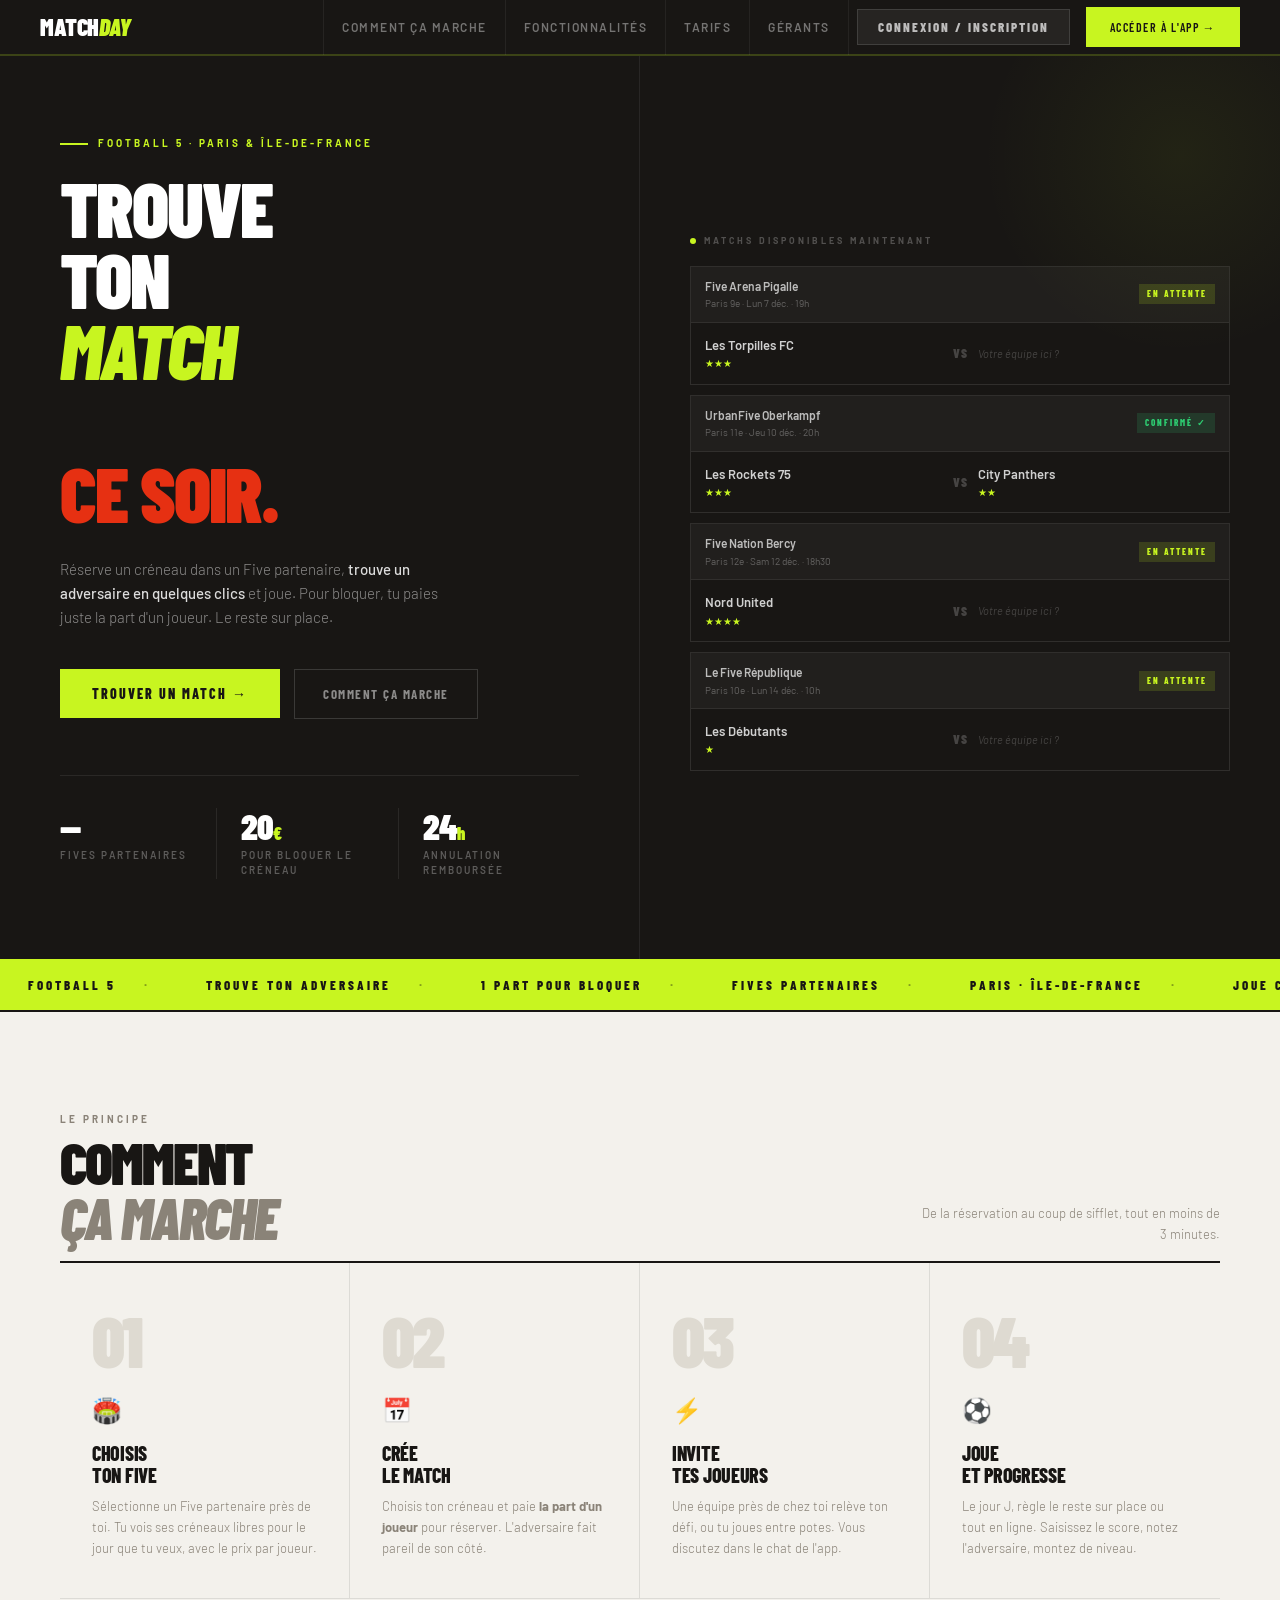
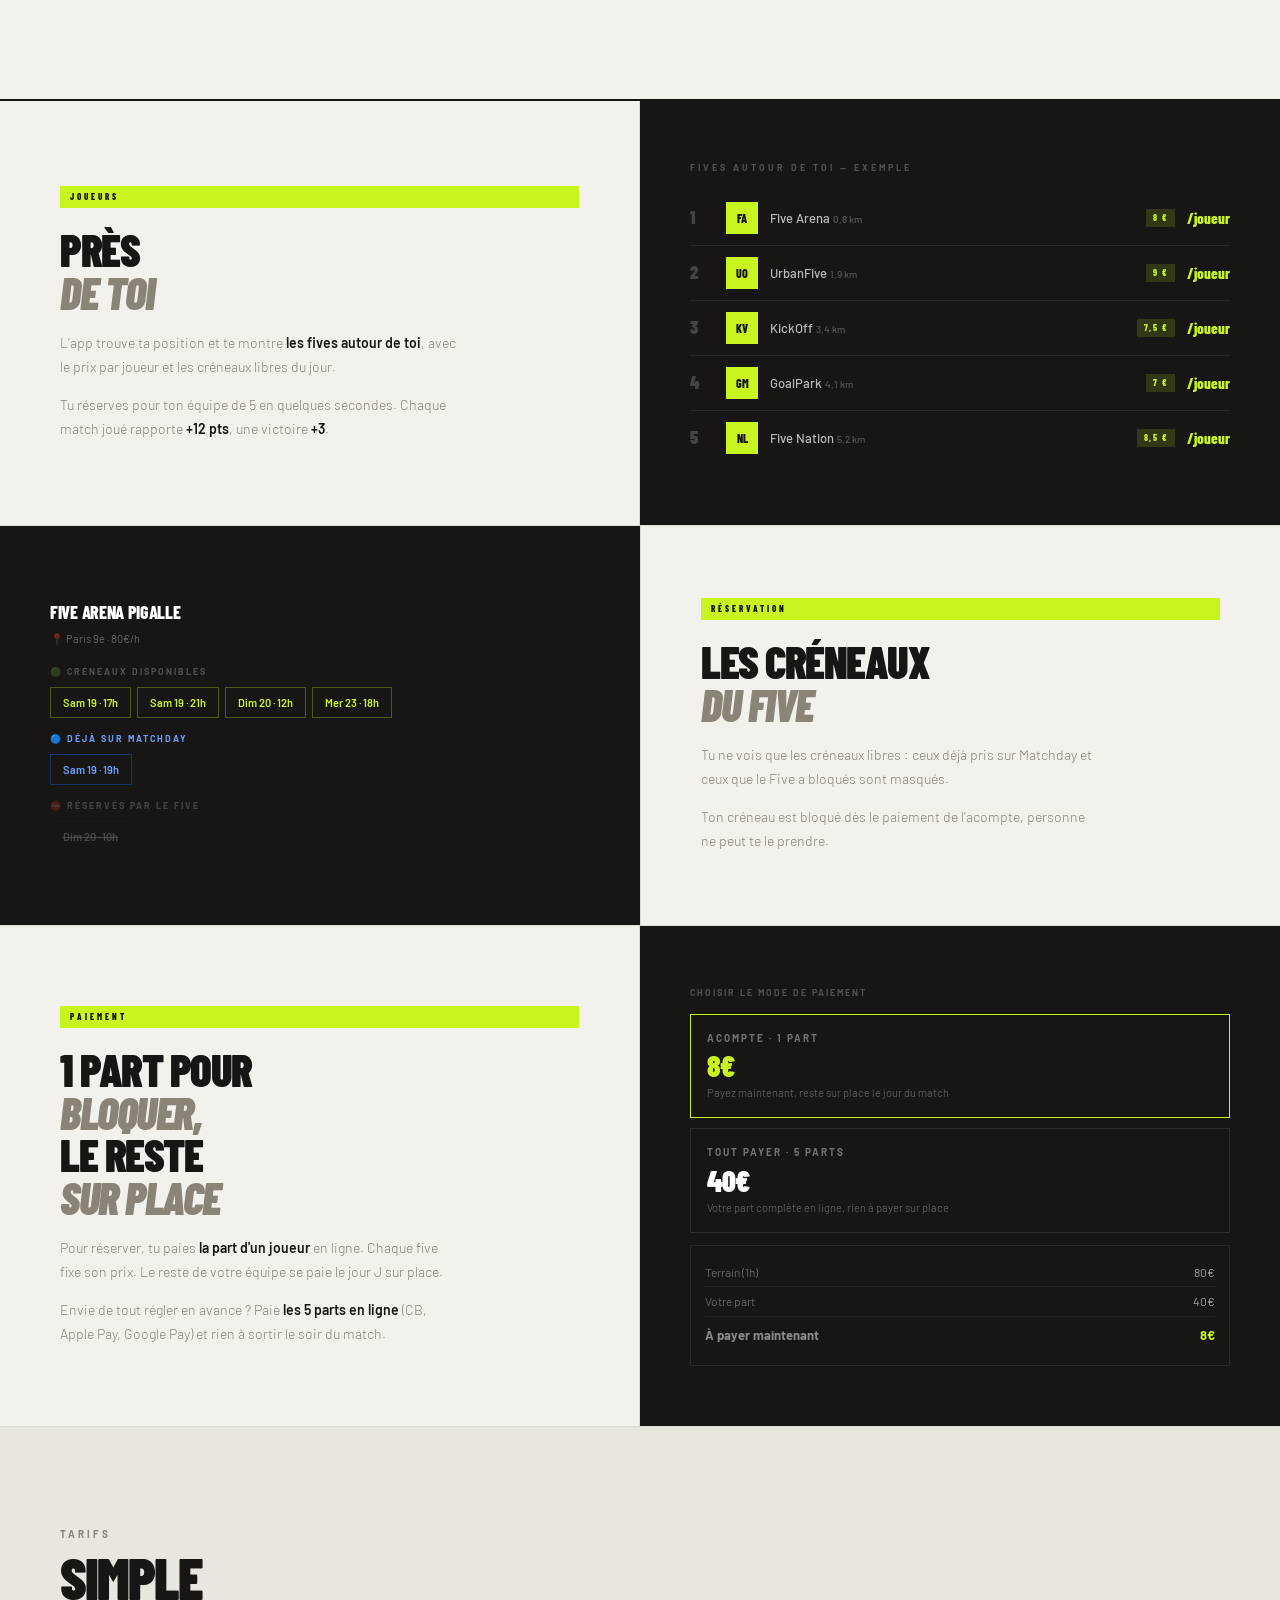
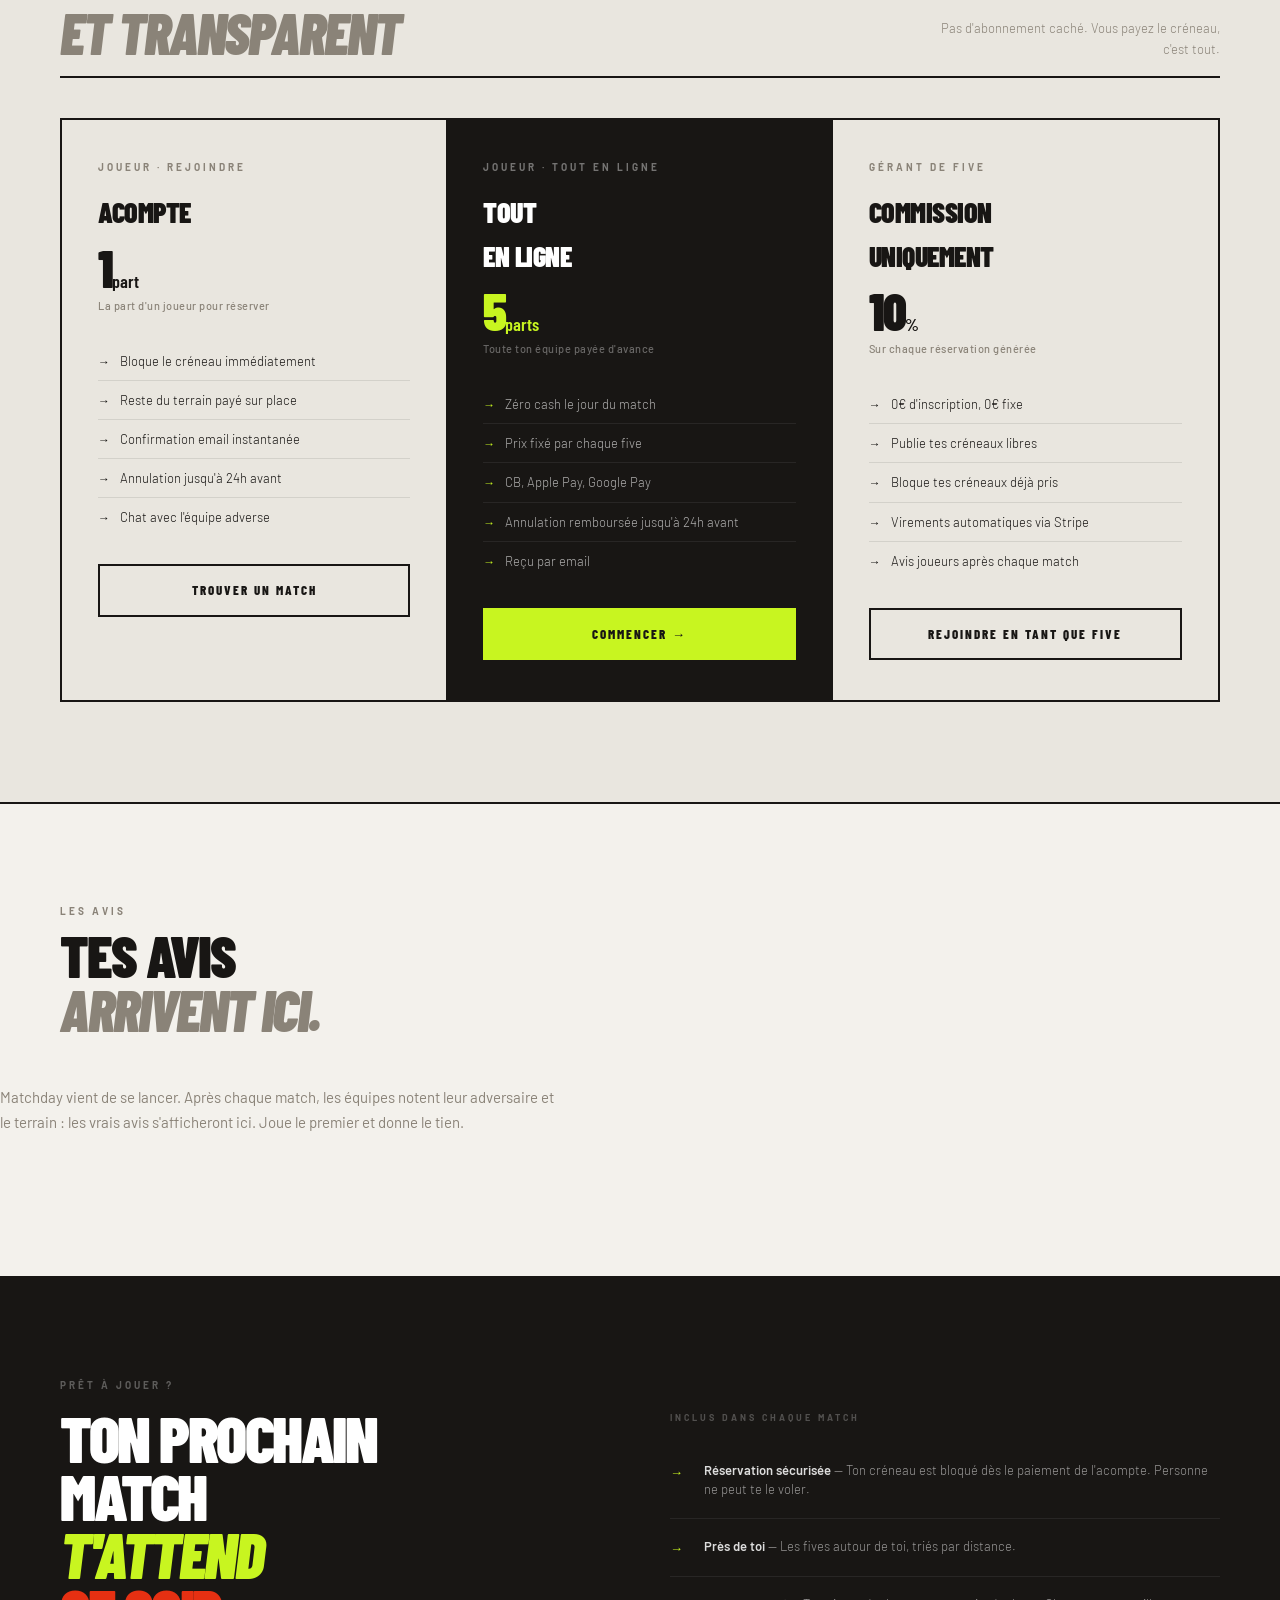
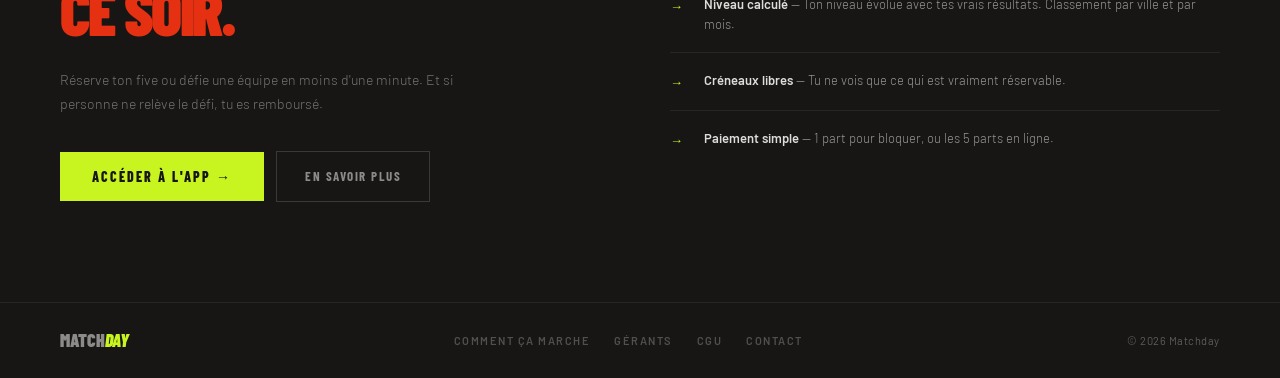
==== commit 5d90b50c: "nouvelle app sur /app, landing et CGU à jour, prix par joueur côté gérant Co-Authored-By: Claude Opu" ====
--- a/index.html
+++ b/index.html
@@ -740,7 +740,7 @@
     <p class="hero-sub">
       Réserve un créneau dans un Five partenaire,
       <strong>trouve un adversaire en quelques clics</strong>
-      et joue. Acompte de 20€/équipe pour bloquer, le reste sur place.
+      et joue. Pour bloquer, tu paies juste la part d'un joueur. Le reste sur place.
     </p>
     <div class="hero-actions">
       <a href="/app" class="btn-hero-primary">Trouver un match →</a>
@@ -814,8 +814,8 @@
 <!-- ======================== MARQUEE ======================== -->
 <div class="marquee-strip" aria-hidden="true">
   <div class="marquee-inner">
-    <span>Football 5</span><span>Trouve ton adversaire</span><span>20€ par équipe</span><span>Fives partenaires</span><span>Paris · Île-de-France</span><span>Joue ce soir</span><span>Feuille de match</span><span>Points & classement</span>
-    <span>Football 5</span><span>Trouve ton adversaire</span><span>20€ par équipe</span><span>Fives partenaires</span><span>Paris · Île-de-France</span><span>Joue ce soir</span><span>Feuille de match</span><span>Points & classement</span>
+    <span>Football 5</span><span>Trouve ton adversaire</span><span>1 part pour bloquer</span><span>Fives partenaires</span><span>Paris · Île-de-France</span><span>Joue ce soir</span><span>Feuille de match</span><span>Points & classement</span>
+    <span>Football 5</span><span>Trouve ton adversaire</span><span>1 part pour bloquer</span><span>Fives partenaires</span><span>Paris · Île-de-France</span><span>Joue ce soir</span><span>Feuille de match</span><span>Points & classement</span>
   </div>
 </div>
 
@@ -839,13 +839,13 @@
       <div class="step-num-big">02</div>
       <div class="step-icon">📅</div>
       <div class="step-title">Crée<br>le match</div>
-      <div class="step-desc">Publie ton match sur un créneau libre. Acompte de <strong>20€</strong> pour réserver. L'adversaire paie pareil de son côté.</div>
+      <div class="step-desc">Choisis ton créneau et paie <strong>la part d'un joueur</strong> pour réserver. L'adversaire fait pareil de son côté.</div>
     </div>
     <div class="step-col reveal" style="transition-delay:0.2s;">
       <div class="step-num-big">03</div>
       <div class="step-icon">⚡</div>
       <div class="step-title">Invite<br>tes joueurs</div>
-      <div class="step-desc">Envoie le lien sur WhatsApp : chacun répond « je viens » en un clic, et peut payer sa part. Tu vois en direct qui vient.</div>
+      <div class="step-desc">Une équipe près de chez toi relève ton défi, ou tu joues entre potes. Vous discutez dans le chat de l'app.</div>
     </div>
     <div class="step-col reveal" style="transition-delay:0.3s;">
       <div class="step-num-big">04</div>
@@ -863,50 +863,49 @@
   <div class="feature-row">
     <div class="feature-text reveal">
       <span class="feat-tag">Joueurs</span>
-      <div class="feat-title">Qui<br><em>vient ?</em></div>
+      <div class="feat-title">Près<br><em>de toi</em></div>
       <p class="feat-desc">
-        Fini le « t'es chaud jeudi ? » sur le groupe. Tu envoies un lien, chacun répond en un clic,
-        <strong>tu vois en direct combien vous êtes</strong>. Ceux qui n'ont pas répondu sont relancés la veille.
+        L'app trouve ta position et te montre <strong>les fives autour de toi</strong>, avec le prix par joueur et les créneaux libres du jour.
       </p>
-      <p class="feat-desc" style="margin-top:14px;">Il manque quelqu'un ? Publie une place libre : un joueur seul peut venir compléter. Chaque match joué rapporte <strong>+12 pts</strong>, une victoire <strong>+3</strong>.</p>
+      <p class="feat-desc" style="margin-top:14px;">Tu réserves pour ton équipe de 5 en quelques secondes. Chaque match joué rapporte <strong>+12 pts</strong>, une victoire <strong>+3</strong>.</p>
     </div>
     <div class="feature-visual">
-      <div style="font-size:9px;font-weight:700;letter-spacing:3px;text-transform:uppercase;color:rgba(255,255,255,0.25);margin-bottom:16px;">Qui vient ? — exemple</div>
+      <div style="font-size:9px;font-weight:700;letter-spacing:3px;text-transform:uppercase;color:rgba(255,255,255,0.25);margin-bottom:16px;">Fives autour de toi — exemple</div>
       <div class="fv-match-sheet">
         <div class="fvs-row">
           <div class="fvs-num">1</div>
-          <div class="fvs-id on">KD</div>
-          <div class="fvs-name">Kévin D. <span style="font-size:10px;opacity:0.4;">(capitaine)</span></div>
-          <span class="fvs-badge feuille">Vient</span>
-          <div class="fvs-pts on">+12</div>
+          <div class="fvs-id on">FA</div>
+          <div class="fvs-name">Five Arena <span style="font-size:10px;opacity:0.4;">0,8 km</span></div>
+          <span class="fvs-badge feuille">8 €</span>
+          <div class="fvs-pts on">/joueur</div>
         </div>
         <div class="fvs-row">
           <div class="fvs-num">2</div>
-          <div class="fvs-id on">YA</div>
-          <div class="fvs-name">Yassine A.</div>
-          <span class="fvs-badge feuille">Vient</span>
-          <div class="fvs-pts on">+12</div>
+          <div class="fvs-id on">UO</div>
+          <div class="fvs-name">UrbanFive <span style="font-size:10px;opacity:0.4;">1,9 km</span></div>
+          <span class="fvs-badge feuille">9 €</span>
+          <div class="fvs-pts on">/joueur</div>
         </div>
         <div class="fvs-row">
           <div class="fvs-num">3</div>
-          <div class="fvs-id on">MB</div>
-          <div class="fvs-name">Moussa B.</div>
-          <span class="fvs-badge feuille">Vient</span>
-          <div class="fvs-pts on">+12</div>
+          <div class="fvs-id on">KV</div>
+          <div class="fvs-name">KickOff <span style="font-size:10px;opacity:0.4;">3,4 km</span></div>
+          <span class="fvs-badge feuille">7,5 €</span>
+          <div class="fvs-pts on">/joueur</div>
         </div>
         <div class="fvs-row">
-          <div class="fvs-num" style="opacity:0.4;">4</div>
-          <div class="fvs-id res">TL</div>
-          <div class="fvs-name" style="color:rgba(255,255,255,0.4);">Thomas L.</div>
-          <span class="fvs-badge reserve">Peut-être</span>
-          <div class="fvs-pts" style="color:#6B9EFF;">?</div>
+          <div class="fvs-num">4</div>
+          <div class="fvs-id on">GM</div>
+          <div class="fvs-name">GoalPark <span style="font-size:10px;opacity:0.4;">4,1 km</span></div>
+          <span class="fvs-badge feuille">7 €</span>
+          <div class="fvs-pts on">/joueur</div>
         </div>
         <div class="fvs-row" style="border-bottom:none;">
-          <div class="fvs-num" style="opacity:0.4;">5</div>
-          <div class="fvs-id" style="opacity:0.3;">?</div>
-          <div class="fvs-name" style="color:rgba(255,255,255,0.2);font-style:italic;">Place libre</div>
-          <span style="font-size:10px;color:rgba(255,255,255,0.2);font-family:'Barlow Condensed',sans-serif;font-weight:700;letter-spacing:1px;">INVITER →</span>
-          <div class="fvs-pts">—</div>
+          <div class="fvs-num">5</div>
+          <div class="fvs-id on">NL</div>
+          <div class="fvs-name">Five Nation <span style="font-size:10px;opacity:0.4;">5,2 km</span></div>
+          <span class="fvs-badge feuille">8,5 €</span>
+          <div class="fvs-pts on">/joueur</div>
         </div>
       </div>
     </div>
@@ -949,29 +948,29 @@
   <div class="feature-row">
     <div class="feature-text reveal">
       <span class="feat-tag">Paiement</span>
-      <div class="feat-title">20€ pour<br><em>bloquer,</em><br>le reste<br><em>sur place</em></div>
+      <div class="feat-title">1 part pour<br><em>bloquer,</em><br>le reste<br><em>sur place</em></div>
       <p class="feat-desc">
-        Chaque équipe règle <strong>20€ d'acompte en ligne</strong> pour confirmer le match. Le reste de votre part se paie le jour J sur place.
+        Pour réserver, tu paies <strong>la part d'un joueur</strong> en ligne. Chaque five fixe son prix. Le reste de votre équipe se paie le jour J sur place.
       </p>
-      <p class="feat-desc" style="margin-top:14px;">Envie de tout régler en avance ? Paie <strong>tout en ligne</strong>, ou envoie un lien pour que <strong>chaque joueur paie sa part</strong> (CB, Apple Pay, Google Pay). Plus personne n'avance pour les autres.</p>
+      <p class="feat-desc" style="margin-top:14px;">Envie de tout régler en avance ? Paie <strong>les 5 parts en ligne</strong> (CB, Apple Pay, Google Pay) et rien à sortir le soir du match.</p>
     </div>
     <div class="feature-visual">
       <div class="fv-pay">
         <div style="font-size:9px;font-weight:700;letter-spacing:2px;text-transform:uppercase;color:rgba(255,255,255,0.25);margin-bottom:14px;">Choisir le mode de paiement</div>
         <div class="fv-pay-opt active">
-          <div class="fvpo-label">Acompte par équipe</div>
-          <div class="fvpo-amt active">20€</div>
+          <div class="fvpo-label">Acompte · 1 part</div>
+          <div class="fvpo-amt active">8€</div>
           <div class="fvpo-desc">Payez maintenant, reste sur place le jour du match</div>
         </div>
         <div class="fv-pay-opt">
-          <div class="fvpo-label">Paiement total</div>
+          <div class="fvpo-label">Tout payer · 5 parts</div>
           <div class="fvpo-amt">40€</div>
           <div class="fvpo-desc">Votre part complète en ligne, rien à payer sur place</div>
         </div>
         <div style="border:1px solid rgba(255,255,255,0.08);padding:12px 14px;margin-top:12px;">
           <div style="display:flex;justify-content:space-between;font-size:12px;padding:5px 0;border-bottom:1px solid rgba(255,255,255,0.06);"><span style="color:rgba(255,255,255,0.35);">Terrain (1h)</span><span style="color:rgba(255,255,255,0.6);">80€</span></div>
           <div style="display:flex;justify-content:space-between;font-size:12px;padding:5px 0;border-bottom:1px solid rgba(255,255,255,0.06);"><span style="color:rgba(255,255,255,0.35);">Votre part</span><span style="color:rgba(255,255,255,0.6);">40€</span></div>
-          <div style="display:flex;justify-content:space-between;font-size:13px;padding:8px 0;font-weight:700;"><span style="color:rgba(255,255,255,0.5);">À payer maintenant</span><span style="color:var(--lime);">20€</span></div>
+          <div style="display:flex;justify-content:space-between;font-size:13px;padding:8px 0;font-weight:700;"><span style="color:rgba(255,255,255,0.5);">À payer maintenant</span><span style="color:var(--lime);">8€</span></div>
         </div>
       </div>
     </div>
@@ -991,25 +990,25 @@
     <div class="pricing-card">
       <div class="pc-role">Joueur · Rejoindre</div>
       <div class="pc-title">Acompte</div>
-      <div class="pc-price">20<sub>€</sub></div>
-      <div class="pc-price-desc">Par équipe pour réserver</div>
+      <div class="pc-price">1<sub>part</sub></div>
+      <div class="pc-price-desc">La part d'un joueur pour réserver</div>
       <ul class="pc-features">
         <li>Bloque le créneau immédiatement</li>
         <li>Reste du terrain payé sur place</li>
         <li>Confirmation email instantanée</li>
         <li>Annulation jusqu'à 24h avant</li>
-        <li>Liste « qui vient ? » incluse</li>
+        <li>Chat avec l'équipe adverse</li>
       </ul>
       <a href="/app" class="pc-cta">Trouver un match</a>
     </div>
     <div class="pricing-card featured">
       <div class="pc-role">Joueur · Tout en ligne</div>
       <div class="pc-title">Tout<br>en ligne</div>
-      <div class="pc-price">½<sub>terrain</sub></div>
-      <div class="pc-price-desc">La part de ton équipe, payée d'avance</div>
+      <div class="pc-price">5<sub>parts</sub></div>
+      <div class="pc-price-desc">Toute ton équipe payée d'avance</div>
       <ul class="pc-features">
         <li>Zéro cash le jour du match</li>
-        <li>Ou chacun paie sa part avec un lien</li>
+        <li>Prix fixé par chaque five</li>
         <li>CB, Apple Pay, Google Pay</li>
         <li>Annulation remboursée jusqu'à 24h avant</li>
         <li>Reçu par email</li>
@@ -1049,7 +1048,7 @@
     <div class="cta-title">
       Ton prochain<br>match<br><em>t'attend</em><br><span class="red">ce soir.</span>
     </div>
-    <p class="cta-sub">Réserve ton five ou défie une équipe en moins de 3 minutes. Et si personne ne relève le défi, tu es remboursé.</p>
+    <p class="cta-sub">Réserve ton five ou défie une équipe en moins d'une minute. Et si personne ne relève le défi, tu es remboursé.</p>
     <div class="cta-actions">
       <a href="/app" class="btn-hero-primary">Accéder à l'app →</a>
       <a href="#comment" class="btn-hero-ghost">En savoir plus</a>
@@ -1064,7 +1063,7 @@
       </div>
       <div class="cta-check-item">
         <div class="cci-mark">→</div>
-        <div class="cci-text"><strong>Qui vient ?</strong> — Chacun répond en un clic, tu sais combien vous êtes.</div>
+        <div class="cci-text"><strong>Près de toi</strong> — Les fives autour de toi, triés par distance.</div>
       </div>
       <div class="cta-check-item">
         <div class="cci-mark">→</div>
@@ -1076,7 +1075,7 @@
       </div>
       <div class="cta-check-item" style="border-bottom:none;">
         <div class="cci-mark">→</div>
-        <div class="cci-text"><strong>Paiement flexible</strong> — Acompte, tout en ligne, ou chacun sa part.</div>
+        <div class="cci-text"><strong>Paiement simple</strong> — 1 part pour bloquer, ou les 5 parts en ligne.</div>
       </div>
     </div>
   </div>
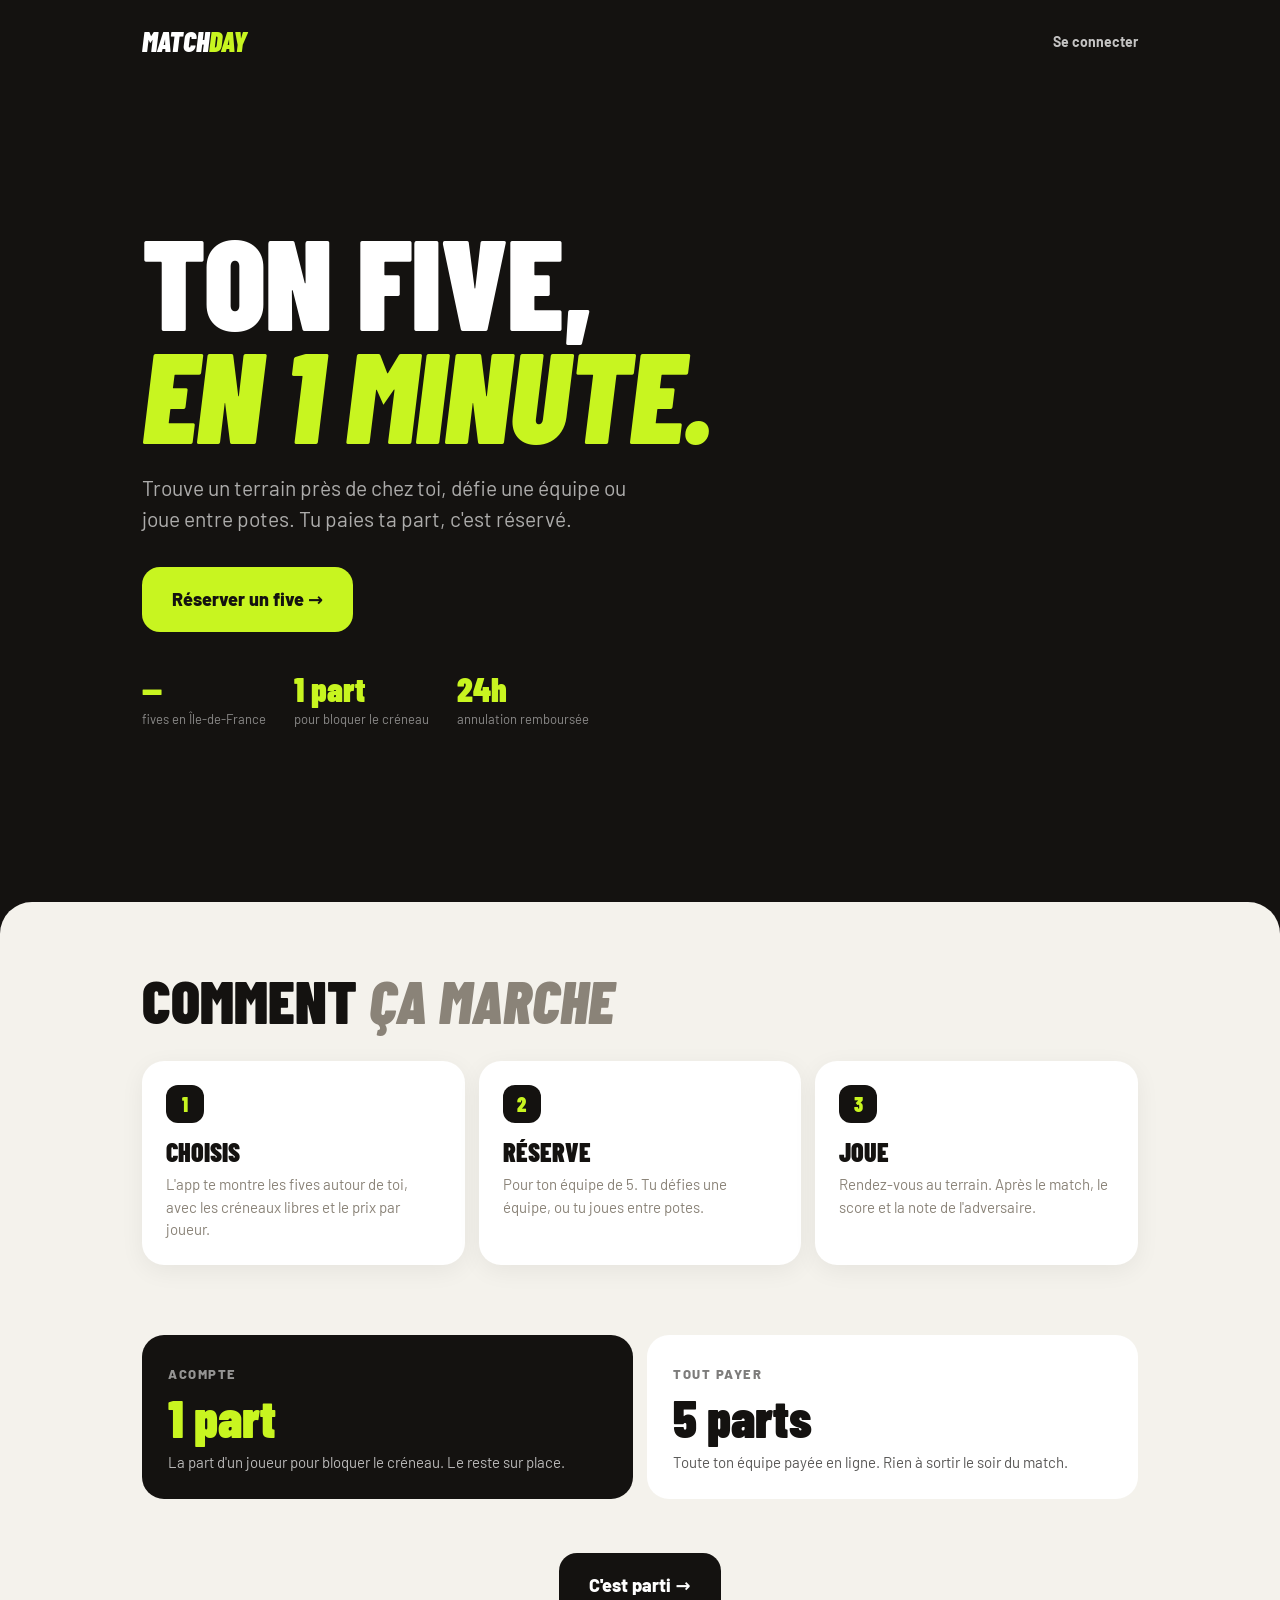
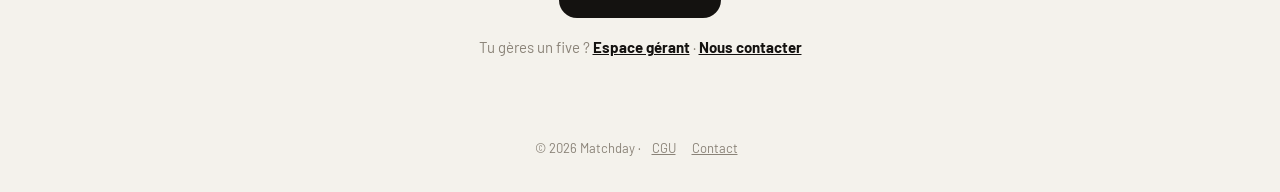
==== commit bbcbfa60: "page d'accueil simple Co-Authored-By: Claude Opus 5.5 <noreply@anthropic.com> Claude-Session: https:" ====
--- a/index.html
+++ b/index.html
@@ -2,1451 +2,125 @@
 <html lang="fr">
 <head>
 <meta charset="UTF-8">
-<meta name="viewport" content="width=device-width, initial-scale=1.0">
-<meta name="theme-color" content="#181614">
-<meta name="description" content="Réserve un five à Paris et en Île-de-France, trouve une équipe à affronter, et partage le paiement avec tes potes.">
+<meta name="viewport" content="width=device-width, initial-scale=1.0, viewport-fit=cover">
+<title>Matchday · Réserve ton five en 1 minute</title>
+<meta name="description" content="Trouve un five près de chez toi, défie une équipe, paie ta part. Paris et Île-de-France.">
+<meta name="theme-color" content="#141210">
+<link rel="icon" type="image/svg+xml" href="/favicon.svg">
 <link rel="manifest" href="/manifest.webmanifest">
 <link rel="apple-touch-icon" href="/icons/icon-192.png">
-<title>Matchday — Le five sans prise de tête</title>
-<link rel="icon" type="image/svg+xml" href="/favicon.svg">
+<meta property="og:title" content="Matchday · Ton five en 1 minute">
+<meta property="og:description" content="Trouve un five près de chez toi, défie une équipe, paie ta part.">
+<meta property="og:image" content="/icons/icon-512.png">
 <link rel="preconnect" href="https://fonts.googleapis.com">
-<link href="https://fonts.googleapis.com/css2?family=Barlow+Condensed:ital,wght@0,300;0,400;0,600;0,700;0,800;0,900;1,700;1,800;1,900&family=Barlow:wght@300;400;500;600&display=swap" rel="stylesheet">
+<link href="https://fonts.googleapis.com/css2?family=Barlow+Condensed:ital,wght@0,800;0,900;1,900&family=Barlow:wght@400;500;600;700;800&display=swap" rel="stylesheet">
 <style>
-*, *::before, *::after { box-sizing: border-box; margin: 0; padding: 0; }
+  :root { --ink: #141210; --paper: #F4F2EC; --lime: #C8F520; --muted: #8A8378; }
+  * { box-sizing: border-box; margin: 0; padding: 0; }
+  body { font-family: 'Barlow', system-ui, sans-serif; background: var(--ink); color: #fff; line-height: 1.5; }
+  a { color: inherit; }
+  .wrap { max-width: 1040px; margin: 0 auto; padding: 0 22px; }
+  .cond { font-family: 'Barlow Condensed', sans-serif; text-transform: uppercase; }
 
-:root {
-  --ink:    #181614;
-  --paper:  #F3F1EC;
-  --paper2: #E9E6DF;
-  --paper3: #DEDAD1;
-  --lime:   #C8F520;
-  --red:    #E63012;
-  --blue:   #1B5FDB;
-  --muted:  #8A8378;
-  --line:   rgba(24,22,20,0.1);
-  --lh:     rgba(24,22,20,0.22);
-}
+  header { display: flex; justify-content: space-between; align-items: center; padding: 20px 0; }
+  .logo { font-family: 'Barlow Condensed', sans-serif; font-weight: 900; font-style: italic; font-size: 28px; text-transform: uppercase; text-decoration: none; }
+  .logo span, em { color: var(--lime); }
+  .lien { font-size: 14px; font-weight: 700; text-decoration: none; opacity: .75; }
 
-html { scroll-behavior: smooth; font-size: 15px; }
-body {
-  background: var(--paper);
-  color: var(--ink);
-  font-family: 'Barlow', sans-serif;
-  font-weight: 400;
-  line-height: 1.55;
-  overflow-x: hidden;
-}
+  .hero { min-height: calc(100vh - 80px); min-height: calc(100dvh - 80px); display: flex; flex-direction: column; justify-content: center; padding: 30px 0 60px; }
+  h1 { font-family: 'Barlow Condensed', sans-serif; font-weight: 900; font-size: clamp(56px, 13vw, 128px); line-height: .88; text-transform: uppercase; letter-spacing: -1px; }
+  h1 em { font-style: italic; }
+  .sous { font-size: clamp(17px, 2.2vw, 21px); color: rgba(255,255,255,.65); max-width: 520px; margin: 22px 0 32px; }
+  .cta { display: inline-flex; align-items: center; justify-content: center; gap: 10px; background: var(--lime); color: var(--ink); font-weight: 800; font-size: 18px; text-decoration: none; padding: 19px 30px; border-radius: 18px; width: fit-content; transition: transform .12s; }
+  .cta:active { transform: scale(.97); }
+  .chiffres { display: flex; gap: 28px; margin-top: 40px; flex-wrap: wrap; }
+  .chiffres b { display: block; font-family: 'Barlow Condensed', sans-serif; font-size: 34px; font-weight: 900; line-height: 1; color: var(--lime); }
+  .chiffres span { font-size: 13px; color: rgba(255,255,255,.5); }
 
-/* ======================== NAV ======================== */
-nav {
-  position: fixed; top: 0; left: 0; right: 0; z-index: 100;
-  display: flex; align-items: center; justify-content: space-between;
-  padding: 0 40px;
-  height: 56px;
-  background: var(--ink);
-  border-bottom: 2px solid rgba(200,245,32,0.2);
-}
-.nav-logo {
-  font-family: 'Barlow Condensed', sans-serif;
-  font-weight: 900; font-size: 24px;
-  letter-spacing: -0.5px; text-transform: uppercase;
-  color: #fff; text-decoration: none; line-height: 1;
-}
-.nav-logo em { font-style: italic; color: var(--lime); }
-.nav-links { display: flex; gap: 0; align-items: center; }
-.nav-links a {
-  font-size: 12px; font-weight: 600; letter-spacing: 1.5px;
-  text-transform: uppercase; color: rgba(255,255,255,0.4);
-  text-decoration: none; padding: 0 18px; height: 56px;
-  display: flex; align-items: center;
-  transition: color 0.12s, background 0.12s;
-  border-right: 1px solid rgba(255,255,255,0.06);
-}
-.nav-links a:first-child { border-left: 1px solid rgba(255,255,255,0.06); }
-.nav-links a:hover { color: rgba(255,255,255,0.85); background: rgba(255,255,255,0.04); }
-.nav-cta {
-  font-family: 'Barlow Condensed', sans-serif;
-  font-size: 13px; font-weight: 800; letter-spacing: 2px;
-  text-transform: uppercase; color: var(--ink) !important;
-  background: var(--lime) !important;
-  padding: 0 24px !important; height: 40px !important;
-  display: flex !important; align-items: center !important;
-  border: none !important; margin-left: 16px;
-  transition: background 0.12s !important;
-}
-.nav-cta:hover { background: #b0d818 !important; }
-.nav-auth-btn {
-  font-family: 'Barlow Condensed', sans-serif;
-  font-size: 13px; font-weight: 800; letter-spacing: 2px;
-  text-transform: uppercase; color: rgba(255,255,255,0.7) !important;
-  background: rgba(255,255,255,0.06) !important;
-  border: 1px solid rgba(255,255,255,0.12) !important;
-  padding: 0 20px !important; height: 36px !important;
-  display: flex !important; align-items: center !important;
-  cursor: pointer; margin-left: 8px;
-  transition: all 0.12s !important;
-}
-.nav-auth-btn:hover { background: rgba(255,255,255,0.1) !important; color: #fff !important; }
+  section.clair { background: var(--paper); color: var(--ink); border-radius: 32px 32px 0 0; padding: 70px 0 80px; }
+  h2 { font-family: 'Barlow Condensed', sans-serif; font-weight: 900; font-size: clamp(38px, 6vw, 60px); line-height: .95; text-transform: uppercase; margin-bottom: 32px; }
+  h2 em { color: var(--muted); font-style: italic; }
+  .etapes { display: grid; grid-template-columns: repeat(3, 1fr); gap: 14px; }
+  .etape { background: #fff; border-radius: 22px; padding: 24px; box-shadow: 0 6px 24px rgba(20,18,16,.06); }
+  .num { width: 38px; height: 38px; border-radius: 12px; background: var(--ink); color: var(--lime); display: grid; place-items: center; font-family: 'Barlow Condensed', sans-serif; font-weight: 900; font-size: 20px; margin-bottom: 16px; }
+  .etape h3 { font-family: 'Barlow Condensed', sans-serif; font-weight: 900; font-size: 26px; text-transform: uppercase; line-height: 1; margin-bottom: 8px; }
+  .etape p { color: var(--muted); font-size: 15px; }
 
-/* ======================== AUTH MODAL ======================== */
-.auth-overlay {
-  display: none; position: fixed; inset: 0; z-index: 1000;
-  background: rgba(0,0,0,0.75); backdrop-filter: blur(4px);
-  align-items: flex-start; justify-content: center;
-  padding-top: 56px;
-}
-.auth-overlay.open { display: flex; }
+  .prix { margin-top: 70px; display: grid; grid-template-columns: 1fr 1fr; gap: 14px; }
+  .carte { border-radius: 22px; padding: 26px; background: #fff; }
+  .carte.noire { background: var(--ink); color: #fff; }
+  .carte b { display: block; font-family: 'Barlow Condensed', sans-serif; font-size: 52px; font-weight: 900; line-height: 1; margin: 6px 0 8px; }
+  .carte.noire b { color: var(--lime); }
+  .carte .t { font-size: 13px; font-weight: 800; letter-spacing: 1.5px; text-transform: uppercase; opacity: .55; }
+  .carte p { font-size: 15px; opacity: .7; }
+  .bas { text-align: center; margin-top: 54px; }
+  .cta.noir { background: var(--ink); color: #fff; }
+  .gerant { font-size: 15px; color: var(--muted); margin-top: 18px; }
+  .gerant a { color: var(--ink); font-weight: 700; }
 
-.auth-panel {
-  width: 100%; max-width: 480px;
-  background: var(--ink);
-  border: 1px solid rgba(255,255,255,0.12);
-  border-top: none;
-  animation: slideDown 0.25s ease both;
-  position: relative;
-  overflow: hidden;
-}
-@keyframes slideDown { from { opacity:0; transform: translateY(-12px); } to { opacity:1; transform: translateY(0); } }
+  footer { background: var(--paper); color: var(--muted); font-size: 13px; padding: 0 0 34px; text-align: center; }
+  footer a { margin: 0 8px; }
 
-/* accent top line */
-.auth-panel::before {
-  content: '';
-  display: block; width: 100%; height: 3px;
-  background: linear-gradient(90deg, var(--lime), transparent);
-}
-
-.auth-tabs {
-  display: flex; border-bottom: 1px solid rgba(255,255,255,0.08);
-}
-.auth-tab {
-  flex: 1; padding: 18px 0;
-  font-family: 'Barlow Condensed', sans-serif;
-  font-size: 13px; font-weight: 800; letter-spacing: 2px;
-  text-transform: uppercase; color: rgba(255,255,255,0.3);
-  background: none; border: none; cursor: pointer;
-  border-bottom: 2px solid transparent; margin-bottom: -1px;
-  transition: all 0.12s;
-}
-.auth-tab.active { color: var(--lime); border-bottom-color: var(--lime); }
-.auth-tab:hover:not(.active) { color: rgba(255,255,255,0.6); }
-
-.auth-body { padding: 32px; }
-.auth-close {
-  position: absolute; top: 14px; right: 16px;
-  background: none; border: none; cursor: pointer;
-  color: rgba(255,255,255,0.3); font-size: 18px; line-height: 1;
-  transition: color 0.12s;
-}
-.auth-close:hover { color: rgba(255,255,255,0.7); }
-
-/* Login screen */
-.auth-section { display: none; }
-.auth-section.active { display: block; }
-
-/* Role selector */
-.role-selector { display: flex; gap: 8px; margin-bottom: 24px; }
-.role-btn {
-  flex: 1; padding: 14px 10px; text-align: center;
-  border: 1px solid rgba(255,255,255,0.1);
-  background: none; cursor: pointer; transition: all 0.12s;
-}
-.role-btn.active { border-color: var(--lime); background: rgba(200,245,32,0.06); }
-.role-btn-icon { font-size: 20px; margin-bottom: 6px; }
-.role-btn-label {
-  font-family: 'Barlow Condensed', sans-serif;
-  font-size: 13px; font-weight: 800; letter-spacing: 1.5px;
-  text-transform: uppercase; color: rgba(255,255,255,0.5);
-}
-.role-btn.active .role-btn-label { color: var(--lime); }
-.role-btn-sub { font-size: 10px; color: rgba(255,255,255,0.25); margin-top: 2px; }
-
-/* Form fields */
-.auth-field { margin-bottom: 16px; }
-.auth-label {
-  display: block; font-size: 10px; font-weight: 700; letter-spacing: 2px;
-  text-transform: uppercase; color: rgba(255,255,255,0.4); margin-bottom: 8px;
-}
-.auth-input {
-  width: 100%; background: rgba(255,255,255,0.05);
-  border: 1px solid rgba(255,255,255,0.1);
-  color: #fff; font-family: 'Barlow', sans-serif;
-  font-size: 14px; padding: 12px 14px;
-  outline: none; transition: border-color 0.12s;
-}
-.auth-input:focus { border-color: rgba(200,245,32,0.5); }
-.auth-input::placeholder { color: rgba(255,255,255,0.2); }
-
-.auth-submit {
-  width: 100%; padding: 15px;
-  font-family: 'Barlow Condensed', sans-serif;
-  font-size: 14px; font-weight: 800; letter-spacing: 2.5px;
-  text-transform: uppercase; background: var(--lime); color: var(--ink);
-  border: none; cursor: pointer; margin-top: 8px;
-  transition: background 0.12s;
-}
-.auth-submit:hover { background: #b0d818; }
-
-.auth-hint { font-size: 11px; color: rgba(255,255,255,0.25); text-align: center; margin-top: 14px; }
-.auth-hint a { color: rgba(200,245,32,0.6); text-decoration: none; cursor: pointer; }
-.auth-hint a:hover { color: var(--lime); }
-
-/* Success screen */
-.auth-success {
-  text-align: center; padding: 16px 0;
-}
-.auth-success-icon { font-size: 40px; margin-bottom: 16px; }
-.auth-success-title {
-  font-family: 'Barlow Condensed', sans-serif;
-  font-size: 26px; font-weight: 900; text-transform: uppercase;
-  letter-spacing: -0.5px; color: var(--lime); margin-bottom: 10px;
-}
-.auth-success-sub { font-size: 13px; color: rgba(255,255,255,0.45); line-height: 1.6; }
-
-/* Error */
-.auth-error {
-  background: rgba(230,48,18,0.12); border: 1px solid rgba(230,48,18,0.3);
-  color: #ff6b4a; font-size: 12px; padding: 10px 12px;
-  margin-bottom: 14px; display: none;
-}
-.auth-error.show { display: block; }
-
-
-/* ======================== HERO ======================== */
-.hero {
-  min-height: 100vh;
-  background: var(--ink);
-  display: grid;
-  grid-template-columns: 1fr 1fr;
-  position: relative;
-  overflow: hidden;
-  padding-top: 56px;
-}
-
-/* left */
-.hero-left {
-  padding: 80px 60px 80px 60px;
-  display: flex; flex-direction: column; justify-content: center;
-  position: relative; z-index: 2;
-  border-right: 1px solid rgba(255,255,255,0.07);
-}
-.hero-eyebrow {
-  font-size: 10px; font-weight: 700; letter-spacing: 3px;
-  text-transform: uppercase; color: var(--lime);
-  margin-bottom: 20px; display: flex; align-items: center; gap: 10px;
-}
-.hero-eyebrow::before { content: ''; display: block; width: 28px; height: 2px; background: var(--lime); }
-
-.hero-title {
-  font-family: 'Barlow Condensed', sans-serif;
-  font-weight: 900; font-size: clamp(56px, 6vw, 88px);
-  line-height: 0.93; letter-spacing: -2px;
-  text-transform: uppercase; color: #fff;
-  margin-bottom: 28px;
-}
-.hero-title em { font-style: italic; color: var(--lime); display: block; }
-.hero-title .red { color: var(--red); }
-
-.hero-sub {
-  font-size: 15px; color: rgba(255,255,255,0.5);
-  max-width: 380px; line-height: 1.6;
-  margin-bottom: 40px; font-weight: 300;
-}
-.hero-sub strong { color: rgba(255,255,255,0.85); font-weight: 500; }
-
-.hero-actions { display: flex; align-items: center; gap: 14px; flex-wrap: wrap; }
-.btn-hero-primary {
-  font-family: 'Barlow Condensed', sans-serif;
-  font-size: 14px; font-weight: 800; letter-spacing: 2px;
-  text-transform: uppercase; color: var(--ink);
-  background: var(--lime); border: none; cursor: pointer;
-  padding: 14px 32px; text-decoration: none;
-  display: inline-flex; align-items: center; gap: 8px;
-  transition: background 0.12s, transform 0.1s;
-}
-.btn-hero-primary:hover { background: #b0d818; transform: translateY(-1px); }
-.btn-hero-ghost {
-  font-family: 'Barlow Condensed', sans-serif;
-  font-size: 13px; font-weight: 700; letter-spacing: 1.5px;
-  text-transform: uppercase; color: rgba(255,255,255,0.5);
-  background: none; border: 1px solid rgba(255,255,255,0.15);
-  cursor: pointer; padding: 14px 28px; text-decoration: none;
-  display: inline-flex; align-items: center; gap: 8px;
-  transition: all 0.12s;
-}
-.btn-hero-ghost:hover { color: #fff; border-color: rgba(255,255,255,0.3); }
-
-.hero-stats {
-  display: flex; gap: 0; margin-top: 56px;
-  border-top: 1px solid rgba(255,255,255,0.08); padding-top: 32px;
-}
-.hs-item { flex: 1; padding-right: 24px; border-right: 1px solid rgba(255,255,255,0.08); margin-right: 24px; }
-.hs-item:last-child { border-right: none; margin-right: 0; }
-.hs-num {
-  font-family: 'Barlow Condensed', sans-serif;
-  font-size: 36px; font-weight: 900; line-height: 1;
-  letter-spacing: -1px; color: #fff;
-}
-.hs-num .unit { font-size: 18px; color: var(--lime); }
-.hs-label { font-size: 10px; font-weight: 600; letter-spacing: 2px; text-transform: uppercase; color: rgba(255,255,255,0.3); margin-top: 4px; }
-
-/* right — live matches preview */
-.hero-right {
-  display: flex; flex-direction: column; justify-content: center;
-  padding: 80px 50px;
-  position: relative;
-}
-.hr-label {
-  font-size: 9px; font-weight: 700; letter-spacing: 3px;
-  text-transform: uppercase; color: rgba(255,255,255,0.25);
-  margin-bottom: 18px; display: flex; align-items: center; gap: 8px;
-}
-.live-dot { width: 6px; height: 6px; border-radius: 50%; background: var(--lime); display: inline-block; animation: blink 1.4s infinite; }
-@keyframes blink { 0%,100%{opacity:1;} 50%{opacity:0.2;} }
-
-.match-preview-card {
-  border: 1px solid rgba(255,255,255,0.1);
-  margin-bottom: 10px; overflow: hidden;
-  transition: border-color 0.15s;
-  animation: slideCard 0.5s ease both;
-}
-.match-preview-card:hover { border-color: rgba(255,255,255,0.25); }
-.match-preview-card:nth-child(2) { animation-delay: 0.1s; }
-.match-preview-card:nth-child(3) { animation-delay: 0.2s; }
-.match-preview-card:nth-child(4) { animation-delay: 0.3s; }
-@keyframes slideCard { from { opacity:0; transform: translateX(16px); } to { opacity:1; transform: translateX(0); } }
-
-.mpc-head {
-  background: rgba(255,255,255,0.04);
-  border-bottom: 1px solid rgba(255,255,255,0.07);
-  padding: 10px 14px;
-  display: flex; justify-content: space-between; align-items: center;
-}
-.mpc-venue { font-size: 12px; font-weight: 600; color: rgba(255,255,255,0.7); }
-.mpc-loc { font-size: 10px; color: rgba(255,255,255,0.3); margin-top: 1px; }
-.mpc-tag {
-  font-family: 'Barlow Condensed', sans-serif;
-  font-size: 9px; font-weight: 800; letter-spacing: 2px;
-  text-transform: uppercase; padding: 3px 8px;
-}
-.mpc-tag-open { background: rgba(200,245,32,0.15); color: var(--lime); }
-.mpc-tag-conf { background: rgba(46,204,113,0.15); color: #2ECC71; }
-.mpc-body { padding: 12px 14px; display: flex; align-items: center; gap: 10px; }
-.mpc-team { flex: 1; }
-.mpc-team-name { font-size: 13px; font-weight: 600; color: rgba(255,255,255,0.8); }
-.mpc-stars { font-size: 10px; color: var(--lime); margin-top: 1px; }
-.mpc-vs {
-  font-family: 'Barlow Condensed', sans-serif;
-  font-size: 13px; font-weight: 900; letter-spacing: 1px;
-  color: rgba(255,255,255,0.2); flex-shrink: 0;
-}
-.mpc-empty { font-size: 11px; color: rgba(255,255,255,0.2); font-style: italic; flex: 1; }
-.mpc-time { font-size: 10px; color: rgba(255,255,255,0.3); font-weight: 500; margin-top: 6px; }
-
-/* diagonal accent */
-.hero-right::before {
-  content: '';
-  position: absolute; top: -100px; right: -100px;
-  width: 400px; height: 400px;
-  background: radial-gradient(circle, rgba(200,245,32,0.06) 0%, transparent 70%);
-  pointer-events: none;
-}
-
-/* ======================== MARQUEE ======================== */
-.marquee-strip {
-  background: var(--lime);
-  padding: 14px 0; overflow: hidden; white-space: nowrap;
-  border-top: none; border-bottom: 2px solid var(--ink);
-}
-.marquee-inner {
-  display: inline-block;
-  animation: marquee 18s linear infinite;
-}
-.marquee-inner span {
-  font-family: 'Barlow Condensed', sans-serif;
-  font-size: 13px; font-weight: 800; letter-spacing: 3px;
-  text-transform: uppercase; color: var(--ink);
-  padding: 0 28px;
-}
-.marquee-inner span::after { content: '·'; padding-left: 28px; opacity: 0.4; }
-@keyframes marquee { from { transform: translateX(0); } to { transform: translateX(-50%); } }
-
-/* ======================== HOW IT WORKS ======================== */
-.section { padding: 100px 60px; }
-.section-header {
-  display: flex; justify-content: space-between; align-items: flex-end;
-  border-bottom: 2px solid var(--ink);
-  padding-bottom: 16px; margin-bottom: 0;
-}
-.section-eyebrow {
-  font-size: 10px; font-weight: 700; letter-spacing: 3px;
-  text-transform: uppercase; color: var(--muted); margin-bottom: 8px;
-}
-.section-title {
-  font-family: 'Barlow Condensed', sans-serif;
-  font-size: clamp(40px, 4.5vw, 64px); font-weight: 900;
-  letter-spacing: -2px; line-height: 0.95; text-transform: uppercase;
-}
-.section-title em { font-style: italic; color: var(--muted); }
-
-.steps-grid {
-  display: grid; grid-template-columns: repeat(4, 1fr);
-  border-bottom: 1px solid var(--line);
-}
-.step-col {
-  padding: 40px 32px;
-  border-right: 1px solid var(--line);
-  position: relative;
-}
-.step-col:last-child { border-right: none; }
-.step-num-big {
-  font-family: 'Barlow Condensed', sans-serif;
-  font-size: 72px; font-weight: 900; line-height: 1;
-  letter-spacing: -3px; color: var(--paper3);
-  margin-bottom: 16px;
-}
-.step-icon { font-size: 24px; margin-bottom: 14px; }
-.step-title {
-  font-family: 'Barlow Condensed', sans-serif;
-  font-size: 20px; font-weight: 800; text-transform: uppercase;
-  letter-spacing: -0.3px; margin-bottom: 10px; line-height: 1.1;
-}
-.step-desc { font-size: 13px; color: var(--muted); line-height: 1.6; font-weight: 300; }
-
-/* ======================== FEATURES ALTERNÉE ======================== */
-.feature-row {
-  display: grid; grid-template-columns: 1fr 1fr;
-  border-bottom: 1px solid var(--line);
-}
-.feature-row.reverse { direction: rtl; }
-.feature-row.reverse > * { direction: ltr; }
-.feature-text {
-  padding: 72px 60px;
-  display: flex; flex-direction: column; justify-content: center;
-  border-right: 1px solid var(--line);
-}
-.feature-row.reverse .feature-text { border-right: none; border-left: 1px solid var(--line); }
-.feature-visual {
-  background: var(--ink); padding: 60px 50px;
-  display: flex; flex-direction: column; justify-content: center;
-}
-.feat-tag {
-  font-family: 'Barlow Condensed', sans-serif;
-  font-size: 9px; font-weight: 800; letter-spacing: 3px;
-  text-transform: uppercase; background: var(--lime); color: var(--ink);
-  padding: 4px 10px; display: inline-block; margin-bottom: 20px;
-}
-.feat-title {
-  font-family: 'Barlow Condensed', sans-serif;
-  font-size: clamp(32px, 3.5vw, 50px); font-weight: 900;
-  letter-spacing: -1.5px; line-height: 0.95; text-transform: uppercase;
-  margin-bottom: 18px;
-}
-.feat-title em { font-style: italic; color: var(--muted); }
-.feat-desc { font-size: 14px; color: var(--muted); line-height: 1.7; max-width: 400px; font-weight: 300; }
-.feat-desc strong { color: var(--ink); font-weight: 600; }
-
-/* feature visuals */
-.fv-match-sheet { }
-.fvs-row {
-  display: flex; align-items: center; gap: 12px;
-  padding: 11px 0; border-bottom: 1px solid rgba(255,255,255,0.08);
-}
-.fvs-row:last-child { border-bottom: none; }
-.fvs-num {
-  font-family: 'Barlow Condensed', sans-serif;
-  font-size: 18px; font-weight: 900; color: rgba(255,255,255,0.2);
-  width: 24px; flex-shrink: 0;
-}
-.fvs-id {
-  width: 32px; height: 32px; background: rgba(255,255,255,0.08);
-  display: flex; align-items: center; justify-content: center;
-  font-family: 'Barlow Condensed', sans-serif;
-  font-size: 12px; font-weight: 800; color: rgba(255,255,255,0.6);
-  flex-shrink: 0;
-}
-.fvs-id.on { background: var(--lime); color: var(--ink); }
-.fvs-id.res { background: rgba(27,95,219,0.3); color: var(--blue); }
-.fvs-name { flex: 1; font-size: 13px; font-weight: 500; color: rgba(255,255,255,0.7); }
-.fvs-badge {
-  font-family: 'Barlow Condensed', sans-serif;
-  font-size: 9px; font-weight: 800; letter-spacing: 1.5px;
-  text-transform: uppercase; padding: 2px 7px;
-}
-.fvs-badge.feuille { background: rgba(200,245,32,0.15); color: var(--lime); }
-.fvs-badge.reserve { background: rgba(27,95,219,0.2); color: #6B9EFF; }
-.fvs-pts { font-family: 'Barlow Condensed', sans-serif; font-size: 15px; font-weight: 800; color: rgba(255,255,255,0.3); }
-.fvs-pts.on { color: var(--lime); }
-
-.fv-slots { }
-.fv-five-name {
-  font-family: 'Barlow Condensed', sans-serif;
-  font-size: 18px; font-weight: 800; color: #fff;
-  text-transform: uppercase; letter-spacing: -0.3px;
-  margin-bottom: 4px;
-}
-.fv-five-sub { font-size: 11px; color: rgba(255,255,255,0.35); margin-bottom: 18px; }
-.fv-slot-grid { display: flex; flex-wrap: wrap; gap: 6px; }
-.fvsg-slot {
-  font-size: 11px; font-weight: 600;
-  padding: 6px 12px; border: 1px solid rgba(255,255,255,0.12);
-  color: rgba(255,255,255,0.7); cursor: default;
-}
-.fvsg-slot.avail { border-color: rgba(200,245,32,0.3); color: var(--lime); }
-.fvsg-slot.taken { opacity: 0.3; text-decoration: line-through; border-color: rgba(255,255,255,0.05); }
-.fvsg-slot.md { border-color: rgba(27,95,219,0.4); color: #6B9EFF; }
-
-/* pay visual */
-.fv-pay { }
-.fv-pay-opt {
-  border: 1px solid rgba(255,255,255,0.1); padding: 16px;
-  margin-bottom: 10px; transition: border-color 0.12s;
-}
-.fv-pay-opt.active { border-color: var(--lime); }
-.fvpo-label { font-size: 10px; font-weight: 700; letter-spacing: 2px; text-transform: uppercase; color: rgba(255,255,255,0.4); margin-bottom: 4px; }
-.fvpo-amt {
-  font-family: 'Barlow Condensed', sans-serif;
-  font-size: 30px; font-weight: 900; letter-spacing: -1px;
-  color: #fff; line-height: 1;
-}
-.fvpo-amt.active { color: var(--lime); }
-.fvpo-desc { font-size: 11px; color: rgba(255,255,255,0.3); margin-top: 4px; }
-
-/* ======================== PRICING ======================== */
-.pricing-section { padding: 100px 60px; background: var(--paper2); }
-.pricing-grid {
-  display: grid; grid-template-columns: repeat(3, 1fr);
-  border: 2px solid var(--ink); margin-top: 0;
-}
-.pricing-card { padding: 40px 36px; border-right: 1px solid var(--ink); }
-.pricing-card:last-child { border-right: none; }
-.pricing-card.featured { background: var(--ink); }
-.pc-role { font-size: 10px; font-weight: 700; letter-spacing: 3px; text-transform: uppercase; color: var(--muted); margin-bottom: 16px; }
-.pricing-card.featured .pc-role { color: rgba(255,255,255,0.4); }
-.pc-title {
-  font-family: 'Barlow Condensed', sans-serif;
-  font-size: 28px; font-weight: 900; text-transform: uppercase;
-  letter-spacing: -0.5px; margin-bottom: 6px;
-}
-.pricing-card.featured .pc-title { color: #fff; }
-.pc-price {
-  font-family: 'Barlow Condensed', sans-serif;
-  font-size: 52px; font-weight: 900; letter-spacing: -2px;
-  line-height: 1; margin-bottom: 4px;
-}
-.pricing-card.featured .pc-price { color: var(--lime); }
-.pc-price sub { font-size: 18px; font-weight: 600; vertical-align: baseline; letter-spacing: 0; }
-.pc-price-desc { font-size: 11px; color: var(--muted); margin-bottom: 28px; font-weight: 500; letter-spacing: 0.5px; }
-.pricing-card.featured .pc-price-desc { color: rgba(255,255,255,0.35); }
-.pc-features { list-style: none; }
-.pc-features li {
-  font-size: 13px; padding: 9px 0;
-  border-bottom: 1px solid var(--line);
-  display: flex; align-items: flex-start; gap: 10px; font-weight: 300;
-}
-.pricing-card.featured .pc-features li { border-color: rgba(255,255,255,0.07); color: rgba(255,255,255,0.65); }
-.pc-features li::before { content: '→'; font-weight: 700; flex-shrink: 0; font-size: 12px; margin-top: 1px; }
-.pricing-card.featured .pc-features li::before { color: var(--lime); }
-.pc-features li:last-child { border-bottom: none; }
-.pc-cta {
-  font-family: 'Barlow Condensed', sans-serif;
-  font-size: 13px; font-weight: 800; letter-spacing: 2px;
-  text-transform: uppercase; display: block; width: 100%;
-  padding: 14px; text-align: center; margin-top: 28px;
-  border: 2px solid var(--ink); background: none; color: var(--ink);
-  cursor: pointer; text-decoration: none; transition: all 0.12s;
-}
-.pc-cta:hover { background: var(--ink); color: var(--lime); }
-.pricing-card.featured .pc-cta { background: var(--lime); color: var(--ink); border-color: var(--lime); }
-.pricing-card.featured .pc-cta:hover { background: #b0d818; }
-
-/* ======================== TESTIMONIALS ======================== */
-.testimony-section { padding: 100px 0; border-top: 2px solid var(--ink); border-bottom: 2px solid var(--ink); overflow: hidden; }
-.testimony-header { padding: 0 60px; margin-bottom: 48px; }
-.testimony-scroll { display: flex; gap: 0; overflow-x: auto; padding: 0 60px; scroll-snap-type: x mandatory; }
-.testimony-scroll::-webkit-scrollbar { display: none; }
-.testimony-card {
-  flex-shrink: 0; width: 380px; margin-right: 1px;
-  border: 1px solid var(--lh); padding: 32px;
-  scroll-snap-align: start; background: var(--paper);
-}
-.tc-quote {
-  font-family: 'Barlow Condensed', sans-serif;
-  font-size: 20px; font-style: italic; font-weight: 700;
-  line-height: 1.2; letter-spacing: -0.3px; margin-bottom: 20px;
-  color: var(--ink);
-}
-.tc-quote .highlight { color: var(--red); }
-.tc-author { font-size: 12px; font-weight: 600; }
-.tc-team { font-size: 11px; color: var(--muted); margin-top: 2px; }
-.tc-rating { color: var(--lime); font-size: 13px; margin-bottom: 16px; }
-.tc-bg-num {
-  font-family: 'Barlow Condensed', sans-serif;
-  font-size: 120px; font-weight: 900; line-height: 1;
-  color: var(--paper2); position: absolute; bottom: 16px; right: 16px;
-  pointer-events: none; letter-spacing: -4px;
-}
-
-/* ======================== CTA FINALE ======================== */
-.cta-section {
-  background: var(--ink); padding: 100px 60px;
-  display: grid; grid-template-columns: 1fr 1fr; gap: 60px;
-  align-items: center;
-}
-.cta-left .cta-eyebrow { font-size: 10px; font-weight: 700; letter-spacing: 3px; text-transform: uppercase; color: rgba(255,255,255,0.3); margin-bottom: 16px; }
-.cta-title {
-  font-family: 'Barlow Condensed', sans-serif;
-  font-size: clamp(48px, 5vw, 76px); font-weight: 900;
-  letter-spacing: -2.5px; line-height: 0.9; text-transform: uppercase; color: #fff;
-  margin-bottom: 28px;
-}
-.cta-title em { font-style: italic; color: var(--lime); }
-.cta-title .red { color: var(--red); display: block; }
-.cta-sub { font-size: 14px; color: rgba(255,255,255,0.4); font-weight: 300; max-width: 400px; line-height: 1.7; }
-.cta-actions { display: flex; gap: 12px; align-items: center; margin-top: 36px; }
-
-.cta-right { }
-.cta-checklist { }
-.cta-check-item {
-  display: flex; align-items: flex-start; gap: 14px;
-  padding: 18px 0; border-bottom: 1px solid rgba(255,255,255,0.07);
-}
-.cta-check-item:last-child { border-bottom: none; }
-.cci-mark {
-  font-family: 'Barlow Condensed', sans-serif;
-  font-size: 13px; font-weight: 900; color: var(--lime);
-  width: 20px; flex-shrink: 0; margin-top: 1px;
-}
-.cci-text { font-size: 13px; color: rgba(255,255,255,0.55); line-height: 1.5; font-weight: 300; }
-.cci-text strong { color: rgba(255,255,255,0.85); font-weight: 600; }
-
-/* ======================== FOOTER ======================== */
-footer {
-  background: var(--ink); color: rgba(255,255,255,0.3);
-  border-top: 1px solid rgba(255,255,255,0.07);
-  padding: 24px 60px;
-  display: flex; justify-content: space-between; align-items: center;
-}
-.footer-logo {
-  font-family: 'Barlow Condensed', sans-serif;
-  font-size: 18px; font-weight: 900; text-transform: uppercase;
-  letter-spacing: -0.3px; color: rgba(255,255,255,0.5);
-}
-.footer-logo em { color: var(--lime); font-style: italic; }
-.footer-links { display: flex; gap: 24px; }
-.footer-links a { font-size: 11px; font-weight: 600; letter-spacing: 1.5px; text-transform: uppercase; color: rgba(255,255,255,0.25); text-decoration: none; transition: color 0.12s; }
-.footer-links a:hover { color: rgba(255,255,255,0.55); }
-.footer-copy { font-size: 11px; letter-spacing: 0.5px; }
-
-/* ======================== SCROLL ANIMATION ======================== */
-.reveal { opacity: 0; transform: translateY(24px); transition: opacity 0.55s ease, transform 0.55s ease; }
-.reveal.visible { opacity: 1; transform: translateY(0); }
-
-/* ======================== NAV HAMBURGER ======================== */
-.nav-hamburger {
-  display: none;
-  background: none; border: none; cursor: pointer;
-  color: rgba(255,255,255,0.7); font-size: 22px;
-  padding: 4px 8px; line-height: 1; margin-left: 8px;
-}
-.nav-mobile-drawer {
-  display: none;
-  position: fixed; top: 56px; left: 0; right: 0; z-index: 99;
-  background: var(--ink);
-  border-bottom: 2px solid rgba(200,245,32,0.2);
-  flex-direction: column;
-}
-.nav-mobile-drawer.open { display: flex; }
-.nav-mobile-drawer a {
-  font-size: 13px; font-weight: 700; letter-spacing: 2px;
-  text-transform: uppercase; color: rgba(255,255,255,0.5);
-  text-decoration: none; padding: 16px 24px;
-  border-bottom: 1px solid rgba(255,255,255,0.06);
-  display: block; font-family: 'Barlow Condensed', sans-serif;
-}
-.nav-mobile-drawer a:hover { color: #fff; background: rgba(255,255,255,0.04); }
-.nav-mobile-drawer .drawer-auth-btn {
-  font-family: 'Barlow Condensed', sans-serif;
-  font-size: 13px; font-weight: 700; letter-spacing: 2px;
-  text-transform: uppercase; color: rgba(255,255,255,0.5);
-  text-decoration: none; padding: 16px 24px;
-  border: none; border-bottom: 1px solid rgba(255,255,255,0.06);
-  background: none; display: block; width: 100%; text-align: left; cursor: pointer;
-}
-.nav-mobile-drawer .drawer-cta {
-  font-family: 'Barlow Condensed', sans-serif;
-  font-size: 13px; font-weight: 800; letter-spacing: 2px;
-  text-transform: uppercase; color: var(--ink) !important;
-  background: var(--lime) !important;
-  margin: 16px 24px; padding: 14px 24px !important;
-  height: auto !important; text-align: center; display: block !important;
-  border: none;
-}
-
-/* ======================== RESPONSIVE ======================== */
-@media (max-width: 900px) {
-  nav { padding: 0 20px; }
-  .nav-links { display: none; }
-  .nav-hamburger { display: block; }
-  .hero { grid-template-columns: 1fr; }
-  .hero-right { display: none; }
-  .hero-left { padding: 60px 28px; }
-  .section { padding: 64px 28px; }
-  .steps-grid { grid-template-columns: 1fr 1fr; }
-  .feature-row, .feature-row.reverse { grid-template-columns: 1fr; direction: ltr; }
-  .feature-visual { display: none; }
-  .feature-text { padding: 52px 28px; border-right: none; border-left: none !important; }
-  .pricing-grid { grid-template-columns: 1fr; border: 1px solid var(--ink); }
-  .pricing-card { border-right: none; border-bottom: 1px solid var(--ink); }
-  .cta-section { grid-template-columns: 1fr; padding: 64px 28px; }
-  .testimony-header { padding: 0 28px; }
-  footer { flex-direction: column; gap: 16px; padding: 28px; text-align: center; }
-}
+  @media (max-width: 760px) {
+    .etapes, .prix { grid-template-columns: 1fr; }
+    .cta { width: 100%; }
+    .hero { justify-content: flex-end; }
+  }
 </style>
-<!-- Vercel Web Analytics (à activer dans le dashboard Vercel > Analytics) -->
 <script>window.va = window.va || function () { (window.vaq = window.vaq || []).push(arguments); };</script>
 <script defer src="/_vercel/insights/script.js"></script>
 </head>
 <body>
 
-<!-- ======================== NAV ======================== -->
-<nav>
-  <a href="#" class="nav-logo">Match<em>day</em></a>
-  <div class="nav-links">
-    <a href="#comment">Comment ça marche</a>
-    <a href="#fonctions">Fonctionnalités</a>
-    <a href="#tarifs">Tarifs</a>
-    <a href="#gerants">Gérants</a>
-    <button class="nav-auth-btn" onclick="openAuth()">Connexion / Inscription</button>
-    <a href="/app" class="nav-cta">Accéder à l'app →</a>
+<div class="wrap">
+  <header>
+    <a class="logo" href="/">Match<span>day</span></a>
+    <a class="lien" href="/app">Se connecter</a>
+  </header>
+
+  <div class="hero">
+    <h1>Ton five,<br><em>en 1 minute.</em></h1>
+    <p class="sous">Trouve un terrain près de chez toi, défie une équipe ou joue entre potes. Tu paies ta part, c'est réservé.</p>
+    <a class="cta" href="/app">Réserver un five →</a>
+    <div class="chiffres">
+      <div><b id="nb-fives">—</b><span>fives en Île-de-France</span></div>
+      <div><b>1 part</b><span>pour bloquer le créneau</span></div>
+      <div><b>24h</b><span>annulation remboursée</span></div>
+    </div>
   </div>
-  <button class="nav-hamburger" id="navHamburger" onclick="toggleMobileNav()" aria-label="Menu">☰</button>
-</nav>
-<div class="nav-mobile-drawer" id="navMobileDrawer">
-  <a href="#comment" onclick="closeMobileNav()">Comment ça marche</a>
-  <a href="#fonctions" onclick="closeMobileNav()">Fonctionnalités</a>
-  <a href="#tarifs" onclick="closeMobileNav()">Tarifs</a>
-  <a href="#gerants" onclick="closeMobileNav()">Gérants</a>
-  <button class="drawer-auth-btn" onclick="closeMobileNav();openAuth()">Connexion / Inscription</button>
-  <a href="/app" class="drawer-cta" onclick="closeMobileNav()">Accéder à l'app →</a>
 </div>
 
-<!-- ======================== HERO ======================== -->
-<section class="hero">
-  <div class="hero-left">
-    <div class="hero-eyebrow">Football 5 · Paris & Île-de-France</div>
-    <h1 class="hero-title">
-      Trouve<br>ton <em>match</em><br><span class="red">ce soir.</span>
-    </h1>
-    <p class="hero-sub">
-      Réserve un créneau dans un Five partenaire,
-      <strong>trouve un adversaire en quelques clics</strong>
-      et joue. Pour bloquer, tu paies juste la part d'un joueur. Le reste sur place.
-    </p>
-    <div class="hero-actions">
-      <a href="/app" class="btn-hero-primary">Trouver un match →</a>
-      <a href="#comment" class="btn-hero-ghost">Comment ça marche</a>
+<section class="clair">
+  <div class="wrap">
+    <h2>Comment <em>ça marche</em></h2>
+    <div class="etapes">
+      <div class="etape"><div class="num">1</div><h3>Choisis</h3><p>L'app te montre les fives autour de toi, avec les créneaux libres et le prix par joueur.</p></div>
+      <div class="etape"><div class="num">2</div><h3>Réserve</h3><p>Pour ton équipe de 5. Tu défies une équipe, ou tu joues entre potes.</p></div>
+      <div class="etape"><div class="num">3</div><h3>Joue</h3><p>Rendez-vous au terrain. Après le match, le score et la note de l'adversaire.</p></div>
     </div>
-    <div class="hero-stats">
-      <div class="hs-item">
-        <div class="hs-num" id="hs-fives">—</div>
-        <div class="hs-label">Fives partenaires</div>
-      </div>
-      <div class="hs-item">
-        <div class="hs-num">20<span class="unit">€</span></div>
-        <div class="hs-label">Pour bloquer le créneau</div>
-      </div>
-      <div class="hs-item">
-        <div class="hs-num">24<span class="unit">h</span></div>
-        <div class="hs-label">Annulation remboursée</div>
-      </div>
+
+    <div class="prix">
+      <div class="carte noire"><span class="t">Acompte</span><b>1 part</b><p>La part d'un joueur pour bloquer le créneau. Le reste sur place.</p></div>
+      <div class="carte"><span class="t">Tout payer</span><b>5 parts</b><p>Toute ton équipe payée en ligne. Rien à sortir le soir du match.</p></div>
     </div>
-  </div>
 
-  <div class="hero-right">
-    <div class="hr-label"><span class="live-dot"></span>Matchs disponibles maintenant</div>
-    <div class="match-preview-card">
-      <div class="mpc-head">
-        <div><div class="mpc-venue">Five Arena Pigalle</div><div class="mpc-loc" id="heroDate1">Paris 9e · ...</div></div>
-        <span class="mpc-tag mpc-tag-open">En attente</span>
-      </div>
-      <div class="mpc-body">
-        <div class="mpc-team"><div class="mpc-team-name">Les Torpilles FC</div><div class="mpc-stars">★★★</div></div>
-        <div class="mpc-vs">VS</div>
-        <div class="mpc-empty">Votre équipe ici ?</div>
-      </div>
-    </div>
-    <div class="match-preview-card">
-      <div class="mpc-head">
-        <div><div class="mpc-venue">UrbanFive Oberkampf</div><div class="mpc-loc" id="heroDate2">Paris 11e · ...</div></div>
-        <span class="mpc-tag mpc-tag-conf">Confirmé ✓</span>
-      </div>
-      <div class="mpc-body">
-        <div class="mpc-team"><div class="mpc-team-name">Les Rockets 75</div><div class="mpc-stars">★★★</div></div>
-        <div class="mpc-vs">VS</div>
-        <div class="mpc-team"><div class="mpc-team-name">City Panthers</div><div class="mpc-stars">★★</div></div>
-      </div>
-    </div>
-    <div class="match-preview-card">
-      <div class="mpc-head">
-        <div><div class="mpc-venue">Five Nation Bercy</div><div class="mpc-loc" id="heroDate3">Paris 12e · ...</div></div>
-        <span class="mpc-tag mpc-tag-open">En attente</span>
-      </div>
-      <div class="mpc-body">
-        <div class="mpc-team"><div class="mpc-team-name">Nord United</div><div class="mpc-stars">★★★★</div></div>
-        <div class="mpc-vs">VS</div>
-        <div class="mpc-empty">Votre équipe ici ?</div>
-      </div>
-    </div>
-    <div class="match-preview-card">
-      <div class="mpc-head">
-        <div><div class="mpc-venue">Le Five République</div><div class="mpc-loc" id="heroDate4">Paris 10e · ...</div></div>
-        <span class="mpc-tag mpc-tag-open">En attente</span>
-      </div>
-      <div class="mpc-body">
-        <div class="mpc-team"><div class="mpc-team-name">Les Débutants</div><div class="mpc-stars">★</div></div>
-        <div class="mpc-vs">VS</div>
-        <div class="mpc-empty">Votre équipe ici ?</div>
-      </div>
+    <div class="bas">
+      <a class="cta noir" href="/app">C'est parti →</a>
+      <p class="gerant">Tu gères un five ? <a href="/gerant">Espace gérant</a> · <a href="/contact">Nous contacter</a></p>
     </div>
   </div>
 </section>
 
-<!-- ======================== MARQUEE ======================== -->
-<div class="marquee-strip" aria-hidden="true">
-  <div class="marquee-inner">
-    <span>Football 5</span><span>Trouve ton adversaire</span><span>1 part pour bloquer</span><span>Fives partenaires</span><span>Paris · Île-de-France</span><span>Joue ce soir</span><span>Feuille de match</span><span>Points & classement</span>
-    <span>Football 5</span><span>Trouve ton adversaire</span><span>1 part pour bloquer</span><span>Fives partenaires</span><span>Paris · Île-de-France</span><span>Joue ce soir</span><span>Feuille de match</span><span>Points & classement</span>
-  </div>
-</div>
-
-<!-- ======================== HOW IT WORKS ======================== -->
-<section class="section" id="comment">
-  <div class="section-header reveal">
-    <div>
-      <div class="section-eyebrow">Le principe</div>
-      <div class="section-title">Comment<br><em>ça marche</em></div>
-    </div>
-    <div style="font-size:13px;color:var(--muted);max-width:300px;text-align:right;font-weight:300;line-height:1.6;">De la réservation au coup de sifflet, tout en moins de 3 minutes.</div>
-  </div>
-  <div class="steps-grid">
-    <div class="step-col reveal">
-      <div class="step-num-big">01</div>
-      <div class="step-icon">🏟️</div>
-      <div class="step-title">Choisis<br>ton Five</div>
-      <div class="step-desc">Sélectionne un Five partenaire près de toi. Tu vois ses créneaux libres pour le jour que tu veux, avec le prix par joueur.</div>
-    </div>
-    <div class="step-col reveal" style="transition-delay:0.1s;">
-      <div class="step-num-big">02</div>
-      <div class="step-icon">📅</div>
-      <div class="step-title">Crée<br>le match</div>
-      <div class="step-desc">Choisis ton créneau et paie <strong>la part d'un joueur</strong> pour réserver. L'adversaire fait pareil de son côté.</div>
-    </div>
-    <div class="step-col reveal" style="transition-delay:0.2s;">
-      <div class="step-num-big">03</div>
-      <div class="step-icon">⚡</div>
-      <div class="step-title">Invite<br>tes joueurs</div>
-      <div class="step-desc">Une équipe près de chez toi relève ton défi, ou tu joues entre potes. Vous discutez dans le chat de l'app.</div>
-    </div>
-    <div class="step-col reveal" style="transition-delay:0.3s;">
-      <div class="step-num-big">04</div>
-      <div class="step-icon">⚽</div>
-      <div class="step-title">Joue<br>et progresse</div>
-      <div class="step-desc">Le jour J, règle le reste sur place ou tout en ligne. Saisissez le score, notez l'adversaire, montez de niveau.</div>
-    </div>
-  </div>
-</section>
-
-<!-- ======================== FEATURES ======================== -->
-<div id="fonctions" style="border-top: 2px solid var(--ink);">
-
-  <!-- Feature 1 : Feuille de match -->
-  <div class="feature-row">
-    <div class="feature-text reveal">
-      <span class="feat-tag">Joueurs</span>
-      <div class="feat-title">Près<br><em>de toi</em></div>
-      <p class="feat-desc">
-        L'app trouve ta position et te montre <strong>les fives autour de toi</strong>, avec le prix par joueur et les créneaux libres du jour.
-      </p>
-      <p class="feat-desc" style="margin-top:14px;">Tu réserves pour ton équipe de 5 en quelques secondes. Chaque match joué rapporte <strong>+12 pts</strong>, une victoire <strong>+3</strong>.</p>
-    </div>
-    <div class="feature-visual">
-      <div style="font-size:9px;font-weight:700;letter-spacing:3px;text-transform:uppercase;color:rgba(255,255,255,0.25);margin-bottom:16px;">Fives autour de toi — exemple</div>
-      <div class="fv-match-sheet">
-        <div class="fvs-row">
-          <div class="fvs-num">1</div>
-          <div class="fvs-id on">FA</div>
-          <div class="fvs-name">Five Arena <span style="font-size:10px;opacity:0.4;">0,8 km</span></div>
-          <span class="fvs-badge feuille">8 €</span>
-          <div class="fvs-pts on">/joueur</div>
-        </div>
-        <div class="fvs-row">
-          <div class="fvs-num">2</div>
-          <div class="fvs-id on">UO</div>
-          <div class="fvs-name">UrbanFive <span style="font-size:10px;opacity:0.4;">1,9 km</span></div>
-          <span class="fvs-badge feuille">9 €</span>
-          <div class="fvs-pts on">/joueur</div>
-        </div>
-        <div class="fvs-row">
-          <div class="fvs-num">3</div>
-          <div class="fvs-id on">KV</div>
-          <div class="fvs-name">KickOff <span style="font-size:10px;opacity:0.4;">3,4 km</span></div>
-          <span class="fvs-badge feuille">7,5 €</span>
-          <div class="fvs-pts on">/joueur</div>
-        </div>
-        <div class="fvs-row">
-          <div class="fvs-num">4</div>
-          <div class="fvs-id on">GM</div>
-          <div class="fvs-name">GoalPark <span style="font-size:10px;opacity:0.4;">4,1 km</span></div>
-          <span class="fvs-badge feuille">7 €</span>
-          <div class="fvs-pts on">/joueur</div>
-        </div>
-        <div class="fvs-row" style="border-bottom:none;">
-          <div class="fvs-num">5</div>
-          <div class="fvs-id on">NL</div>
-          <div class="fvs-name">Five Nation <span style="font-size:10px;opacity:0.4;">5,2 km</span></div>
-          <span class="fvs-badge feuille">8,5 €</span>
-          <div class="fvs-pts on">/joueur</div>
-        </div>
-      </div>
-    </div>
-  </div>
-
-  <!-- Feature 2 : Créneaux Five -->
-  <div class="feature-row reverse">
-    <div class="feature-text reveal">
-      <span class="feat-tag">Réservation</span>
-      <div class="feat-title">Les créneaux<br><em>du Five</em></div>
-      <p class="feat-desc">
-        Tu ne vois que les créneaux libres : ceux déjà pris sur Matchday et ceux que le Five a bloqués sont masqués.
-      </p>
-      <p class="feat-desc" style="margin-top:14px;">Ton créneau est bloqué dès le paiement de l'acompte, personne ne peut te le prendre.</p>
-    </div>
-    <div class="feature-visual">
-      <div class="fv-slots">
-        <div class="fv-five-name">Five Arena Pigalle</div>
-        <div class="fv-five-sub">📍 Paris 9e · 80€/h</div>
-        <div style="font-size:9px;font-weight:700;letter-spacing:2px;text-transform:uppercase;color:rgba(255,255,255,0.25);margin-bottom:8px;">🟢 Créneaux disponibles</div>
-        <div class="fv-slot-grid" style="margin-bottom:14px;">
-          <span class="fvsg-slot avail">Sam 19 · 17h</span>
-          <span class="fvsg-slot avail">Sam 19 · 21h</span>
-          <span class="fvsg-slot avail">Dim 20 · 12h</span>
-          <span class="fvsg-slot avail">Mer 23 · 18h</span>
-        </div>
-        <div style="font-size:9px;font-weight:700;letter-spacing:2px;text-transform:uppercase;color:#6B9EFF;margin-bottom:8px;">🔵 Déjà sur Matchday</div>
-        <div class="fv-slot-grid" style="margin-bottom:14px;">
-          <span class="fvsg-slot md">Sam 19 · 19h</span>
-        </div>
-        <div style="font-size:9px;font-weight:700;letter-spacing:2px;text-transform:uppercase;color:rgba(255,255,255,0.2);margin-bottom:8px;">⛔ Réservés par le Five</div>
-        <div class="fv-slot-grid">
-          <span class="fvsg-slot taken">Dim 20 · 10h</span>
-        </div>
-      </div>
-    </div>
-  </div>
-
-  <!-- Feature 3 : Paiement -->
-  <div class="feature-row">
-    <div class="feature-text reveal">
-      <span class="feat-tag">Paiement</span>
-      <div class="feat-title">1 part pour<br><em>bloquer,</em><br>le reste<br><em>sur place</em></div>
-      <p class="feat-desc">
-        Pour réserver, tu paies <strong>la part d'un joueur</strong> en ligne. Chaque five fixe son prix. Le reste de votre équipe se paie le jour J sur place.
-      </p>
-      <p class="feat-desc" style="margin-top:14px;">Envie de tout régler en avance ? Paie <strong>les 5 parts en ligne</strong> (CB, Apple Pay, Google Pay) et rien à sortir le soir du match.</p>
-    </div>
-    <div class="feature-visual">
-      <div class="fv-pay">
-        <div style="font-size:9px;font-weight:700;letter-spacing:2px;text-transform:uppercase;color:rgba(255,255,255,0.25);margin-bottom:14px;">Choisir le mode de paiement</div>
-        <div class="fv-pay-opt active">
-          <div class="fvpo-label">Acompte · 1 part</div>
-          <div class="fvpo-amt active">8€</div>
-          <div class="fvpo-desc">Payez maintenant, reste sur place le jour du match</div>
-        </div>
-        <div class="fv-pay-opt">
-          <div class="fvpo-label">Tout payer · 5 parts</div>
-          <div class="fvpo-amt">40€</div>
-          <div class="fvpo-desc">Votre part complète en ligne, rien à payer sur place</div>
-        </div>
-        <div style="border:1px solid rgba(255,255,255,0.08);padding:12px 14px;margin-top:12px;">
-          <div style="display:flex;justify-content:space-between;font-size:12px;padding:5px 0;border-bottom:1px solid rgba(255,255,255,0.06);"><span style="color:rgba(255,255,255,0.35);">Terrain (1h)</span><span style="color:rgba(255,255,255,0.6);">80€</span></div>
-          <div style="display:flex;justify-content:space-between;font-size:12px;padding:5px 0;border-bottom:1px solid rgba(255,255,255,0.06);"><span style="color:rgba(255,255,255,0.35);">Votre part</span><span style="color:rgba(255,255,255,0.6);">40€</span></div>
-          <div style="display:flex;justify-content:space-between;font-size:13px;padding:8px 0;font-weight:700;"><span style="color:rgba(255,255,255,0.5);">À payer maintenant</span><span style="color:var(--lime);">8€</span></div>
-        </div>
-      </div>
-    </div>
-  </div>
-</div>
-
-<!-- ======================== PRICING ======================== -->
-<section class="pricing-section" id="tarifs">
-  <div class="section-header reveal" style="margin-bottom:40px;">
-    <div>
-      <div class="section-eyebrow">Tarifs</div>
-      <div class="section-title">Simple<br><em>et transparent</em></div>
-    </div>
-    <div style="font-size:13px;color:var(--muted);max-width:280px;text-align:right;font-weight:300;line-height:1.6;">Pas d'abonnement caché. Vous payez le créneau, c'est tout.</div>
-  </div>
-  <div class="pricing-grid reveal">
-    <div class="pricing-card">
-      <div class="pc-role">Joueur · Rejoindre</div>
-      <div class="pc-title">Acompte</div>
-      <div class="pc-price">1<sub>part</sub></div>
-      <div class="pc-price-desc">La part d'un joueur pour réserver</div>
-      <ul class="pc-features">
-        <li>Bloque le créneau immédiatement</li>
-        <li>Reste du terrain payé sur place</li>
-        <li>Confirmation email instantanée</li>
-        <li>Annulation jusqu'à 24h avant</li>
-        <li>Chat avec l'équipe adverse</li>
-      </ul>
-      <a href="/app" class="pc-cta">Trouver un match</a>
-    </div>
-    <div class="pricing-card featured">
-      <div class="pc-role">Joueur · Tout en ligne</div>
-      <div class="pc-title">Tout<br>en ligne</div>
-      <div class="pc-price">5<sub>parts</sub></div>
-      <div class="pc-price-desc">Toute ton équipe payée d'avance</div>
-      <ul class="pc-features">
-        <li>Zéro cash le jour du match</li>
-        <li>Prix fixé par chaque five</li>
-        <li>CB, Apple Pay, Google Pay</li>
-        <li>Annulation remboursée jusqu'à 24h avant</li>
-        <li>Reçu par email</li>
-      </ul>
-      <a href="/app" class="pc-cta">Commencer →</a>
-    </div>
-    <div class="pricing-card" id="gerants">
-      <div class="pc-role">Gérant de Five</div>
-      <div class="pc-title">Commission<br>uniquement</div>
-      <div class="pc-price">10<sub>%</sub></div>
-      <div class="pc-price-desc">Sur chaque réservation générée</div>
-      <ul class="pc-features">
-        <li>0€ d'inscription, 0€ fixe</li>
-        <li>Publie tes créneaux libres</li>
-        <li>Bloque tes créneaux déjà pris</li>
-        <li>Virements automatiques via Stripe</li>
-        <li>Avis joueurs après chaque match</li>
-      </ul>
-      <a href="/gerant" class="pc-cta">Rejoindre en tant que Five</a>
-    </div>
-  </div>
-</section>
-
-<!-- ======================== TESTIMONIALS ======================== -->
-<section class="testimony-section">
-  <div class="testimony-header">
-    <div class="section-eyebrow">Les avis</div>
-    <div class="section-title reveal">Tes avis<br><em>arrivent ici.</em></div>
-  </div>
-  <p style="max-width:560px;font-size:15px;line-height:1.7;color:var(--muted);padding:0 0 40px;">Matchday vient de se lancer. Après chaque match, les équipes notent leur adversaire et le terrain : les vrais avis s'afficheront ici. Joue le premier et donne le tien.</p>
-</section>
-
-<!-- ======================== CTA FINALE ======================== -->
-<section class="cta-section">
-  <div class="cta-left reveal">
-    <div class="cta-eyebrow">Prêt à jouer ?</div>
-    <div class="cta-title">
-      Ton prochain<br>match<br><em>t'attend</em><br><span class="red">ce soir.</span>
-    </div>
-    <p class="cta-sub">Réserve ton five ou défie une équipe en moins d'une minute. Et si personne ne relève le défi, tu es remboursé.</p>
-    <div class="cta-actions">
-      <a href="/app" class="btn-hero-primary">Accéder à l'app →</a>
-      <a href="#comment" class="btn-hero-ghost">En savoir plus</a>
-    </div>
-  </div>
-  <div class="cta-right reveal" style="transition-delay:0.15s;">
-    <div style="font-size:9px;font-weight:700;letter-spacing:3px;text-transform:uppercase;color:rgba(255,255,255,0.25);margin-bottom:18px;">Inclus dans chaque match</div>
-    <div class="cta-checklist">
-      <div class="cta-check-item">
-        <div class="cci-mark">→</div>
-        <div class="cci-text"><strong>Réservation sécurisée</strong> — Ton créneau est bloqué dès le paiement de l'acompte. Personne ne peut te le voler.</div>
-      </div>
-      <div class="cta-check-item">
-        <div class="cci-mark">→</div>
-        <div class="cci-text"><strong>Près de toi</strong> — Les fives autour de toi, triés par distance.</div>
-      </div>
-      <div class="cta-check-item">
-        <div class="cci-mark">→</div>
-        <div class="cci-text"><strong>Niveau calculé</strong> — Ton niveau évolue avec tes vrais résultats. Classement par ville et par mois.</div>
-      </div>
-      <div class="cta-check-item">
-        <div class="cci-mark">→</div>
-        <div class="cci-text"><strong>Créneaux libres</strong> — Tu ne vois que ce qui est vraiment réservable.</div>
-      </div>
-      <div class="cta-check-item" style="border-bottom:none;">
-        <div class="cci-mark">→</div>
-        <div class="cci-text"><strong>Paiement simple</strong> — 1 part pour bloquer, ou les 5 parts en ligne.</div>
-      </div>
-    </div>
-  </div>
-</section>
-
-<!-- ======================== FOOTER ======================== -->
 <footer>
-  <div class="footer-logo">Match<em>day</em></div>
-  <div class="footer-links">
-    <a href="#comment">Comment ça marche</a>
-    <a href="#gerants">Gérants</a>
-    <a href="/cgu">CGU</a>
-    <a href="/contact">Contact</a>
-  </div>
-  <div class="footer-copy">© 2026 Matchday</div>
+  © <span id="annee"></span> Matchday · <a href="/cgu">CGU</a><a href="/contact">Contact</a>
 </footer>
 
-<!-- ======================== AUTH MODAL ======================== -->
-<div class="auth-overlay" id="authOverlay" onclick="handleOverlayClick(event)">
-  <div class="auth-panel" id="authPanel">
-    <button class="auth-close" onclick="closeAuth()">✕</button>
-    <div class="auth-tabs">
-      <button class="auth-tab active" id="tabConnexion" onclick="switchTab('connexion')">Connexion</button>
-      <button class="auth-tab" id="tabInscription" onclick="switchTab('inscription')">Inscription</button>
-    </div>
-    <div class="auth-body">
-
-      <!-- ===== CONNEXION ===== -->
-      <div class="auth-section active" id="sectionConnexion">
-        <div class="auth-error" id="loginError">Email ou mot de passe incorrect.</div>
-        <div class="auth-field">
-          <label class="auth-label">Adresse email</label>
-          <input class="auth-input" type="email" id="loginEmail" placeholder="ton@email.com" />
-        </div>
-        <div class="auth-field">
-          <label class="auth-label">Mot de passe</label>
-          <input class="auth-input" type="password" id="loginPassword" placeholder="••••••••" />
-        </div>
-        <button class="auth-submit" onclick="handleLogin()">Se connecter →</button>
-        <p class="auth-hint">Pas encore de compte ? <a onclick="switchTab('inscription')">S'inscrire</a> · <a onclick="switchTab('oubli')">Mot de passe oublié ?</a></p>
-      </div>
-
-      <!-- ===== MOT DE PASSE OUBLIÉ ===== -->
-      <div class="auth-section" id="sectionOubli">
-        <div class="auth-error" id="oubliError"></div>
-        <div class="auth-field">
-          <label class="auth-label">Ton adresse email</label>
-          <input class="auth-input" type="email" id="oubliEmail" placeholder="ton@email.com" />
-        </div>
-        <button class="auth-submit" id="oubliBtn" onclick="handleOubli()">Envoyer le lien →</button>
-        <p class="auth-hint">Tu te souviens ? <a onclick="switchTab('connexion')">Se connecter</a></p>
-      </div>
-
-      <!-- ===== SUCCÈS MOT DE PASSE OUBLIÉ ===== -->
-      <div class="auth-section" id="sectionOubliSuccess">
-        <div class="auth-success">
-          <div class="auth-success-icon">✉️</div>
-          <div class="auth-success-title">Email envoyé !</div>
-          <div class="auth-success-sub">Vérifie ta boîte mail (et les spams).<br>Le lien est valable 1 heure.</div>
-          <button class="auth-submit" style="max-width:200px;margin:20px auto 0;" onclick="switchTab('connexion')">Retour connexion →</button>
-        </div>
-      </div>
-
-      <!-- ===== INSCRIPTION ===== -->
-      <div class="auth-section" id="sectionInscription">
-        <div class="auth-error" id="registerError"></div>
-        <div class="auth-field">
-          <label class="auth-label">Adresse email</label>
-          <input class="auth-input" type="email" id="regEmail" placeholder="ton@email.com" />
-        </div>
-        <div class="auth-field">
-          <label class="auth-label">Mot de passe</label>
-          <input class="auth-input" type="password" id="regPassword" placeholder="Minimum 8 caractères" />
-        </div>
-        <div class="auth-field">
-          <label class="auth-label">Numéro de téléphone</label>
-          <input class="auth-input" type="tel" id="regPhone" placeholder="+33 6 00 00 00 00" />
-        </div>
-        <button class="auth-submit" onclick="handleRegister()">Créer mon compte →</button>
-        <p class="auth-hint">Déjà un compte ? <a onclick="switchTab('connexion')">Se connecter</a></p>
-        <p class="auth-hint" style="margin-top:8px;border-top:1px solid rgba(255,255,255,0.06);padding-top:12px;">Vous gérez un Five ? <a href="/gerant" style="color:rgba(255,255,255,0.4);">Espace gérant →</a></p>
-      </div>
-
-      <!-- ===== SUCCÈS INSCRIPTION ===== -->
-      <div class="auth-section" id="sectionSuccess">
-        <div class="auth-success">
-          <div class="auth-success-icon">✉️</div>
-          <div class="auth-success-title">Email envoyé !</div>
-          <div class="auth-success-sub" id="successMessage">Un email de confirmation a été envoyé à <strong id="successEmail"></strong>.<br>Vérifie ta boîte mail pour activer ton compte.</div>
-        </div>
-      </div>
-
-      <!-- ===== SUCCÈS CONNEXION ===== -->
-      <div class="auth-section" id="sectionLoggedIn">
-        <div class="auth-success">
-          <div class="auth-success-icon">👋</div>
-          <div class="auth-success-title">Bienvenue !</div>
-          <div class="auth-success-sub">Tu es connecté en tant que <strong id="loggedInEmail"></strong><br><span id="loggedInRole"></span></div>
-          <button class="auth-submit" style="max-width:200px;margin:20px auto 0;" onclick="handleLogout()">Se déconnecter</button>
-        </div>
-      </div>
-
-    </div>
-  </div>
-</div>
-
-
 <script>
-// =========== API ===========
-// Seul endroit où l'URL du backend est écrite.
-const API_BASE = 'https://matchday-backend-eight.vercel.app';
-const SESSION_KEY = 'matchday_session';
-// Anciennes sessions sans token : on force une reconnexion
-try { const _s = JSON.parse(localStorage.getItem(SESSION_KEY)); if (_s && !_s.token) localStorage.removeItem(SESSION_KEY); } catch (e) {}
-function apiFetch(path, opts) {
-  opts = opts || {};
-  let s = null;
-  try { s = JSON.parse(localStorage.getItem(SESSION_KEY)); } catch (e) {}
-  const headers = Object.assign({}, opts.headers || {});
-  if (s && s.token) headers['Authorization'] = 'Bearer ' + s.token;
-  return fetch(API_BASE + path, Object.assign({}, opts, { headers })).then(res => {
-    // Token expiré ou invalide : on déconnecte proprement
-    if (res.status === 401 && s && !path.startsWith('/api/auth') && !path.startsWith('/api/reset')) {
-      localStorage.removeItem(SESSION_KEY);
-      location.reload();
-    }
-    return res;
-  });
-}
-// scroll reveal
-const reveals = document.querySelectorAll('.reveal');
-const obs = new IntersectionObserver(entries => {
-  entries.forEach(e => { if(e.isIntersecting) { e.target.classList.add('visible'); obs.unobserve(e.target); } });
-}, { threshold: 0.12 });
-reveals.forEach(r => obs.observe(r));
-
-// filter tabs
-document.querySelectorAll('.filter-tab').forEach(t => {
-  t.addEventListener('click', function() {
-    this.closest('.filters-bar').querySelectorAll('.filter-tab').forEach(x => x.classList.remove('active'));
-    this.classList.add('active');
-  });
-});
-
-// ======================== AUTH LOGIC ========================
-
-let currentLoginRole = 'joueur';
-let currentRegRole = 'joueur';
-
-function openAuth() {
-  const session = getSession();
-  if (session) {
-    showSection('LoggedIn');
-    document.getElementById('loggedInEmail').textContent = session.email;
-    document.getElementById('loggedInRole').textContent = session.role === 'gerant' ? '🏟️ Gérant de Five' : '⚽ Joueur';
-  }
-  document.getElementById('authOverlay').classList.add('open');
-}
-
-function closeAuth() {
-  document.getElementById('authOverlay').classList.remove('open');
-}
-
-function handleOverlayClick(e) {
-  if (e.target === document.getElementById('authOverlay')) closeAuth();
-}
-
-function switchTab(tab) {
-  document.querySelectorAll('.auth-tab').forEach(t => t.classList.remove('active'));
-  const tabEl = document.getElementById('tab' + capitalize(tab));
-  if (tabEl) tabEl.classList.add('active');
-  showSection(capitalize(tab));
-  clearErrors();
-}
-
-async function handleOubli() {
-  const email = document.getElementById('oubliEmail').value.trim();
-  if (!email) { showError('oubliError', 'Entre ton adresse email.'); return; }
-  const btn = document.getElementById('oubliBtn');
-  btn.textContent = 'Envoi en cours...'; btn.disabled = true;
-  try {
-    const res = await apiFetch('/api/reset', {
-      method: 'POST',
-      headers: { 'Content-Type': 'application/json' },
-      body: JSON.stringify({ email })
-    });
-    const data = await res.json();
-    if (data.success) { showSection('OubliSuccess'); }
-    else { showError('oubliError', data.error || 'Erreur · Réessaie.'); }
-  } catch(e) { showError('oubliError', 'Erreur connexion.'); }
-  btn.textContent = 'Envoyer le lien →'; btn.disabled = false;
-}
-
-function showSection(name) {
-  document.querySelectorAll('.auth-section').forEach(s => s.classList.remove('active'));
-  document.getElementById('section' + name).classList.add('active');
-}
-
-function capitalize(s) { return s.charAt(0).toUpperCase() + s.slice(1); }
-
-
-function clearErrors() {
-  document.querySelectorAll('.auth-error').forEach(e => e.classList.remove('show'));
-}
-
-function showError(id, msg) {
-  const el = document.getElementById(id);
-  el.textContent = msg;
-  el.classList.add('show');
-}
-
-
-// ---- SESSION ----
-function getSession() {
-  try { return JSON.parse(localStorage.getItem('matchday_session')); } catch { return null; }
-}
-function saveSession(user) {
-  localStorage.setItem('matchday_session', JSON.stringify(user));
-}
-function clearSession() {
-  localStorage.removeItem('matchday_session');
-}
-
-// ---- REGISTER ----
-async function handleRegister() {
-  clearErrors();
-  const email = document.getElementById('regEmail').value.trim();
-  const password = document.getElementById('regPassword').value;
-  const phone = document.getElementById('regPhone').value.trim();
-
-  if (!email || !/^[a-z0-9._%+-]+@[a-z0-9-]+(\.[a-z0-9-]+)*\.[a-z]{2,}$/i.test(email)) {
-    showError('registerError', 'Adresse email invalide.'); return;
-  }
-  if (password.length < 8) {
-    showError('registerError', 'Le mot de passe doit contenir au moins 8 caractères.'); return;
-  }
-  if (!phone) {
-    showError('registerError', 'Numéro de téléphone requis.'); return;
-  }
-
-  const btn = document.querySelector('#sectionInscription .auth-submit');
-  btn.textContent = 'Création en cours...';
-  btn.disabled = true;
-
-  try {
-    const res = await apiFetch('/api/auth', {
-      method: 'POST',
-      headers: { 'Content-Type': 'application/json' },
-      body: JSON.stringify({ action: 'register', email, password, phone, role: 'joueur' })
-    });
-    const data = await res.json();
-
-    if (!res.ok) {
-      showError('registerError', data.error || 'Une erreur est survenue.');
-    } else {
-      document.getElementById('successEmail').textContent = email;
-      showSection('Success');
-      updateNavButton();
-    }
-  } catch (e) {
-    showError('registerError', 'Impossible de contacter le serveur.');
-  }
-
-  btn.textContent = 'Créer mon compte →';
-  btn.disabled = false;
-}
-
-// ---- LOGIN ----
-async function handleLogin() {
-  clearErrors();
-  const email = document.getElementById('loginEmail').value.trim();
-  const password = document.getElementById('loginPassword').value;
-
-  const btn = document.querySelector('#sectionConnexion .auth-submit');
-  btn.textContent = 'Connexion en cours...';
-  btn.disabled = true;
-
-  try {
-    const res = await apiFetch('/api/auth', {
-      method: 'POST',
-      headers: { 'Content-Type': 'application/json' },
-      body: JSON.stringify({ action: 'login', email, password, role: 'joueur' })
-    });
-    const data = await res.json();
-
-    if (!res.ok) {
-      showError('loginError', data.error || 'Une erreur est survenue.');
-    } else {
-      saveSession(data.user);
-      document.getElementById('loggedInEmail').textContent = data.user.email;
-      document.getElementById('loggedInRole').textContent = '⚽ Joueur';
-      showSection('LoggedIn');
-      updateNavButton();
-    }
-  } catch (e) {
-    showError('loginError', 'Impossible de contacter le serveur.');
-  }
-
-  btn.textContent = 'Se connecter →';
-  btn.disabled = false;
-}
-
-// ---- LOGOUT ----
-function handleLogout() {
-  clearSession();
-  closeAuth();
-  updateNavButton();
-}
-
-// ---- Nav button update ----
-function updateNavButton() {
-  const session = getSession();
-  const btn = document.querySelector('.nav-auth-btn');
-  if (session) {
-    btn.textContent = session.email.split('@')[0];
-    btn.style.color = 'rgba(200,245,32,0.8)';
-  } else {
-    btn.textContent = 'Connexion / Inscription';
-    btn.style.color = '';
-  }
-}
-
-
-// Init
-updateNavButton();
-
-// ======================== MOBILE NAV ========================
-function toggleMobileNav() {
-  document.getElementById('navMobileDrawer').classList.toggle('open');
-}
-function closeMobileNav() {
-  document.getElementById('navMobileDrawer').classList.remove('open');
-}
-document.addEventListener('click', function(e) {
-  const drawer = document.getElementById('navMobileDrawer');
-  const hamburger = document.getElementById('navHamburger');
-  if (drawer && drawer.classList.contains('open') && !drawer.contains(e.target) && !hamburger.contains(e.target)) {
-    drawer.classList.remove('open');
-  }
-});
-
-// ======================== DYNAMIC HERO DATES ========================
-(function() {
-  const jours = ['Dim', 'Lun', 'Mar', 'Mer', 'Jeu', 'Ven', 'Sam'];
-  const mois = ['jan.', 'févr.', 'mars', 'avr.', 'mai', 'juin', 'juil.', 'août', 'sept.', 'oct.', 'nov.', 'déc.'];
-  function fmtDate(d) {
-    return jours[d.getDay()] + ' ' + d.getDate() + ' ' + mois[d.getMonth()];
-  }
-  function addDays(n) {
-    const d = new Date();
-    d.setDate(d.getDate() + n);
-    return d;
-  }
-  const slots = [
-    { id: 'heroDate1', prefix: 'Paris 9e', offset: 2,  time: '19h' },
-    { id: 'heroDate2', prefix: 'Paris 11e', offset: 5, time: '20h' },
-    { id: 'heroDate3', prefix: 'Paris 12e', offset: 7, time: '18h30' },
-    { id: 'heroDate4', prefix: 'Paris 10e', offset: 9, time: '10h' },
-  ];
-  slots.forEach(function(s) {
-    const el = document.getElementById(s.id);
-    if (el) el.textContent = s.prefix + ' · ' + fmtDate(addDays(s.offset)) + ' · ' + s.time;
-  });
-})();
-</script>
-<script>
-// Chiffres réels : nombre de fives partenaires
-apiFetch('/api/fives').then(r => r.json()).then(f => {
-  const el = document.getElementById('hs-fives');
-  if (el && Array.isArray(f)) el.textContent = f.length;
+document.getElementById('annee').textContent = new Date().getFullYear();
+fetch('https://matchday-backend-eight.vercel.app/api/fives').then(r => r.json()).then(f => {
+  if (Array.isArray(f)) document.getElementById('nb-fives').textContent = f.length;
 }).catch(() => {});
+if ('serviceWorker' in navigator) navigator.serviceWorker.register('/sw.js').catch(() => {});
 </script>
 </body>
 </html>
